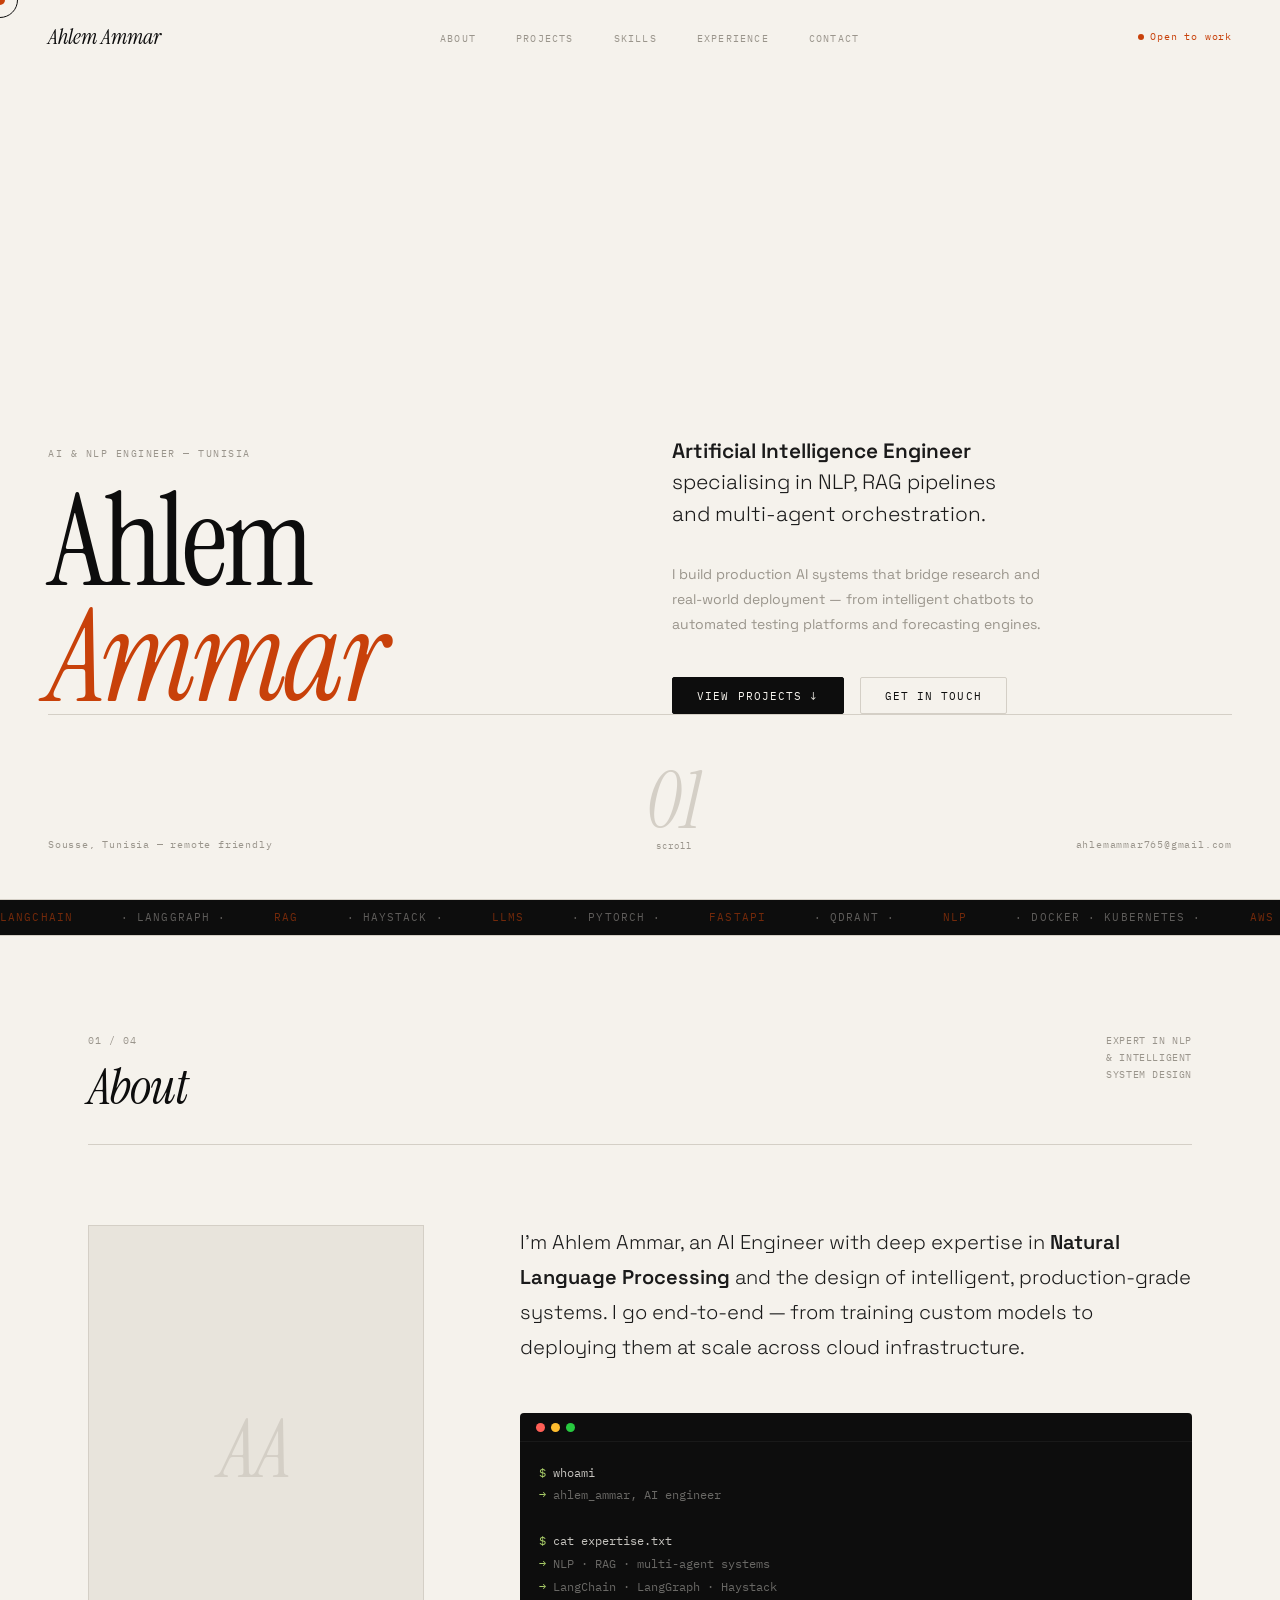
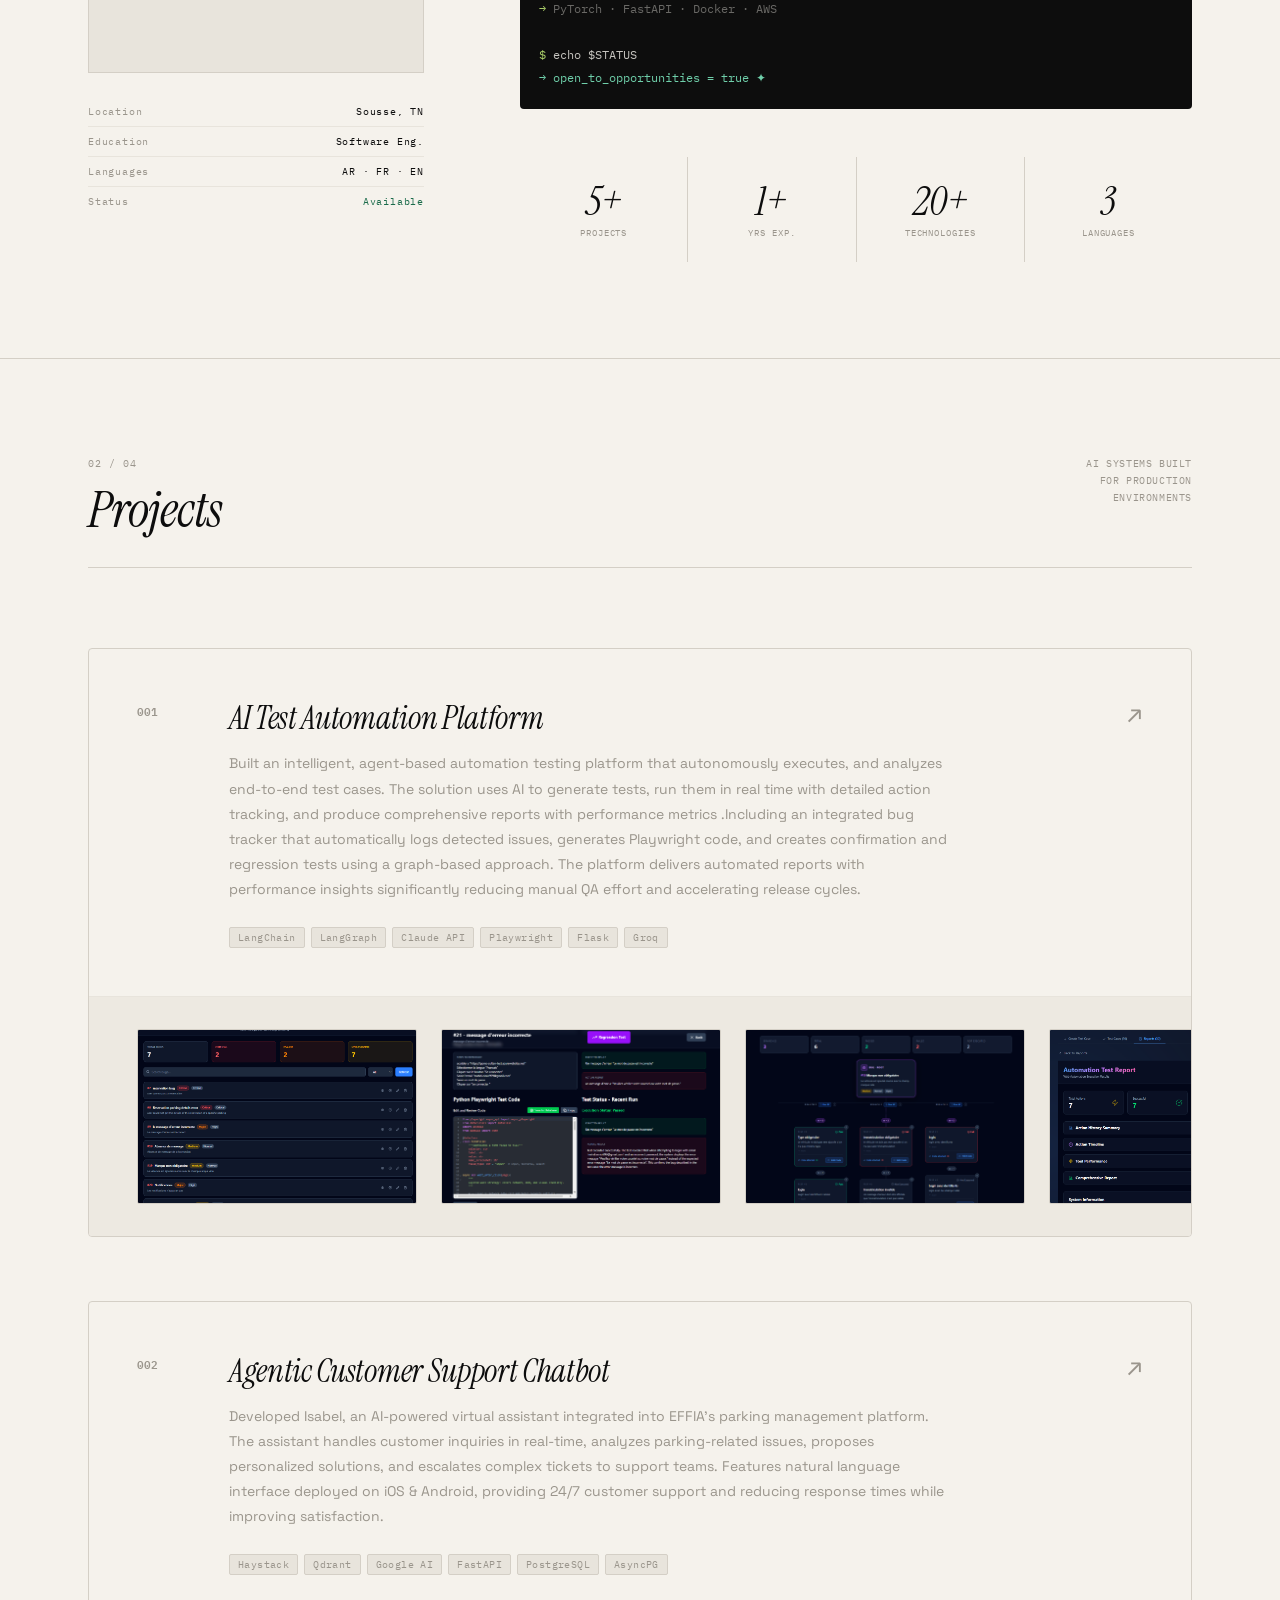
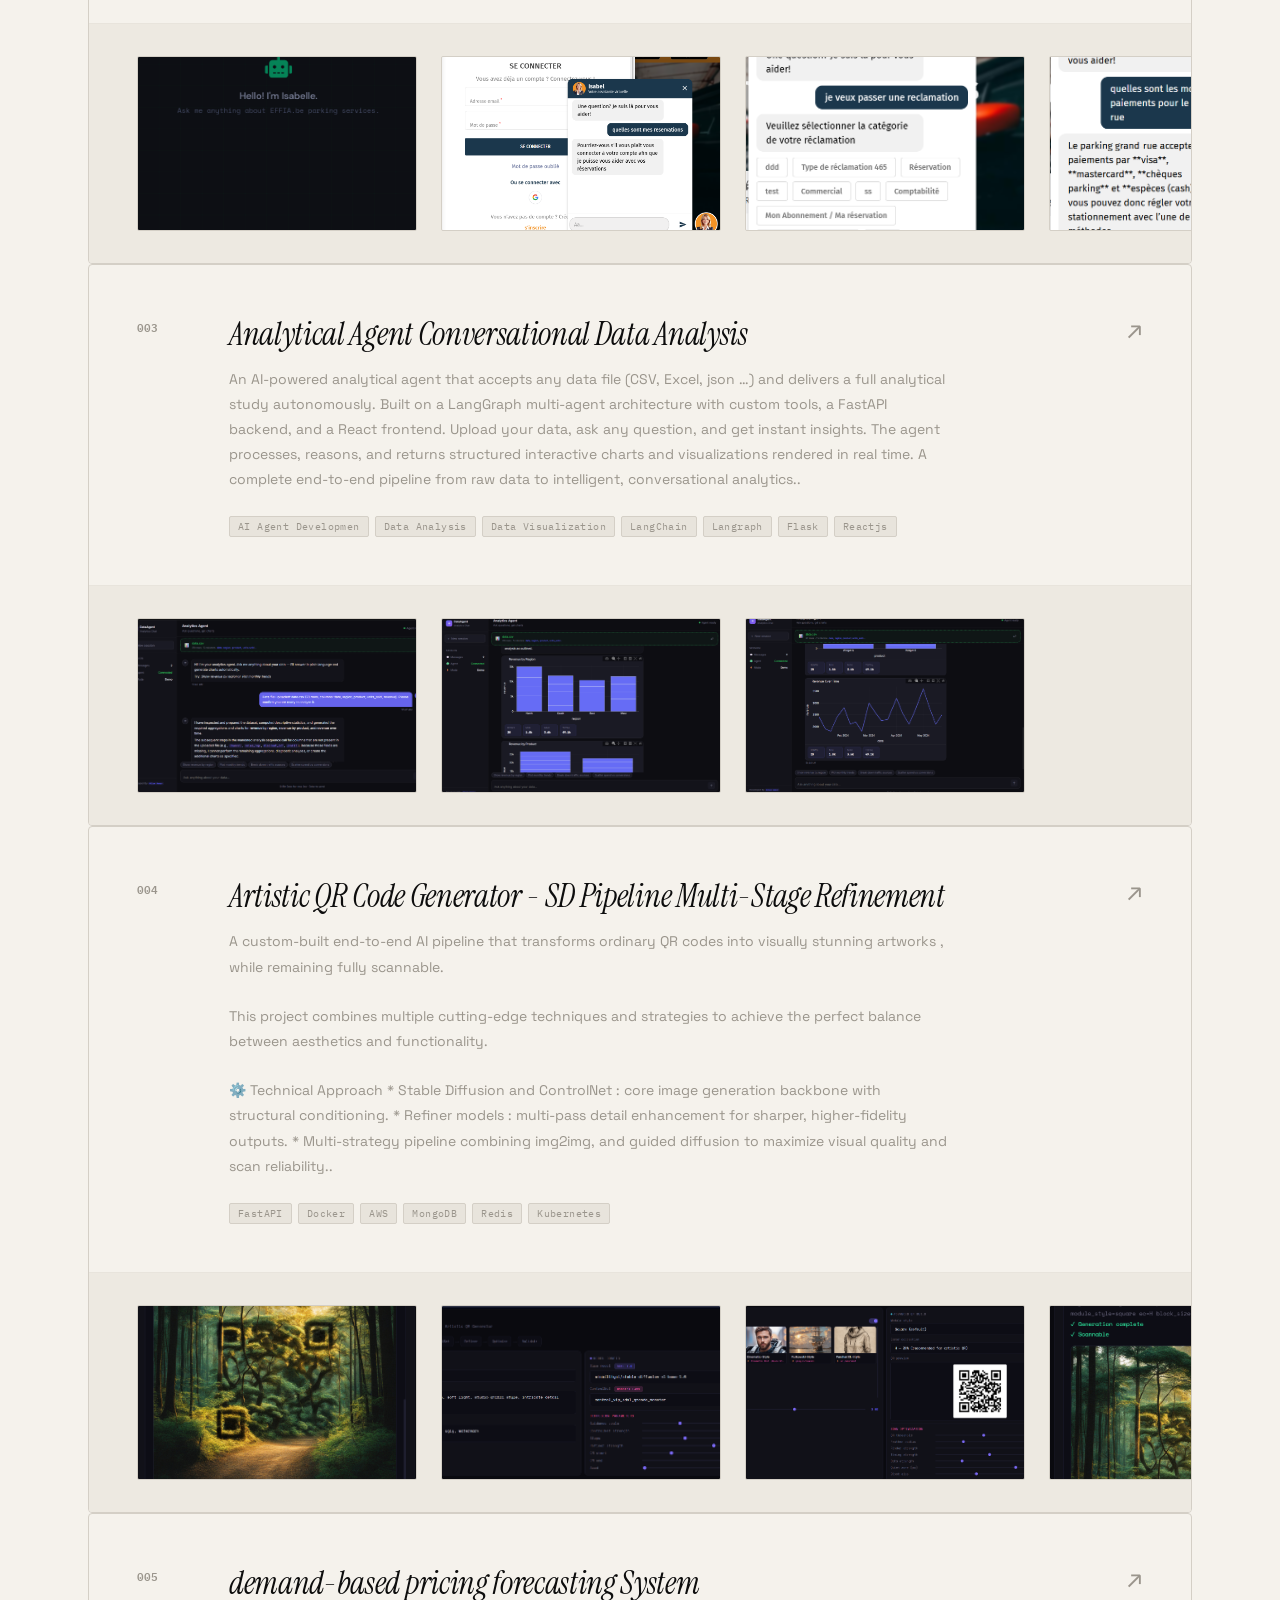
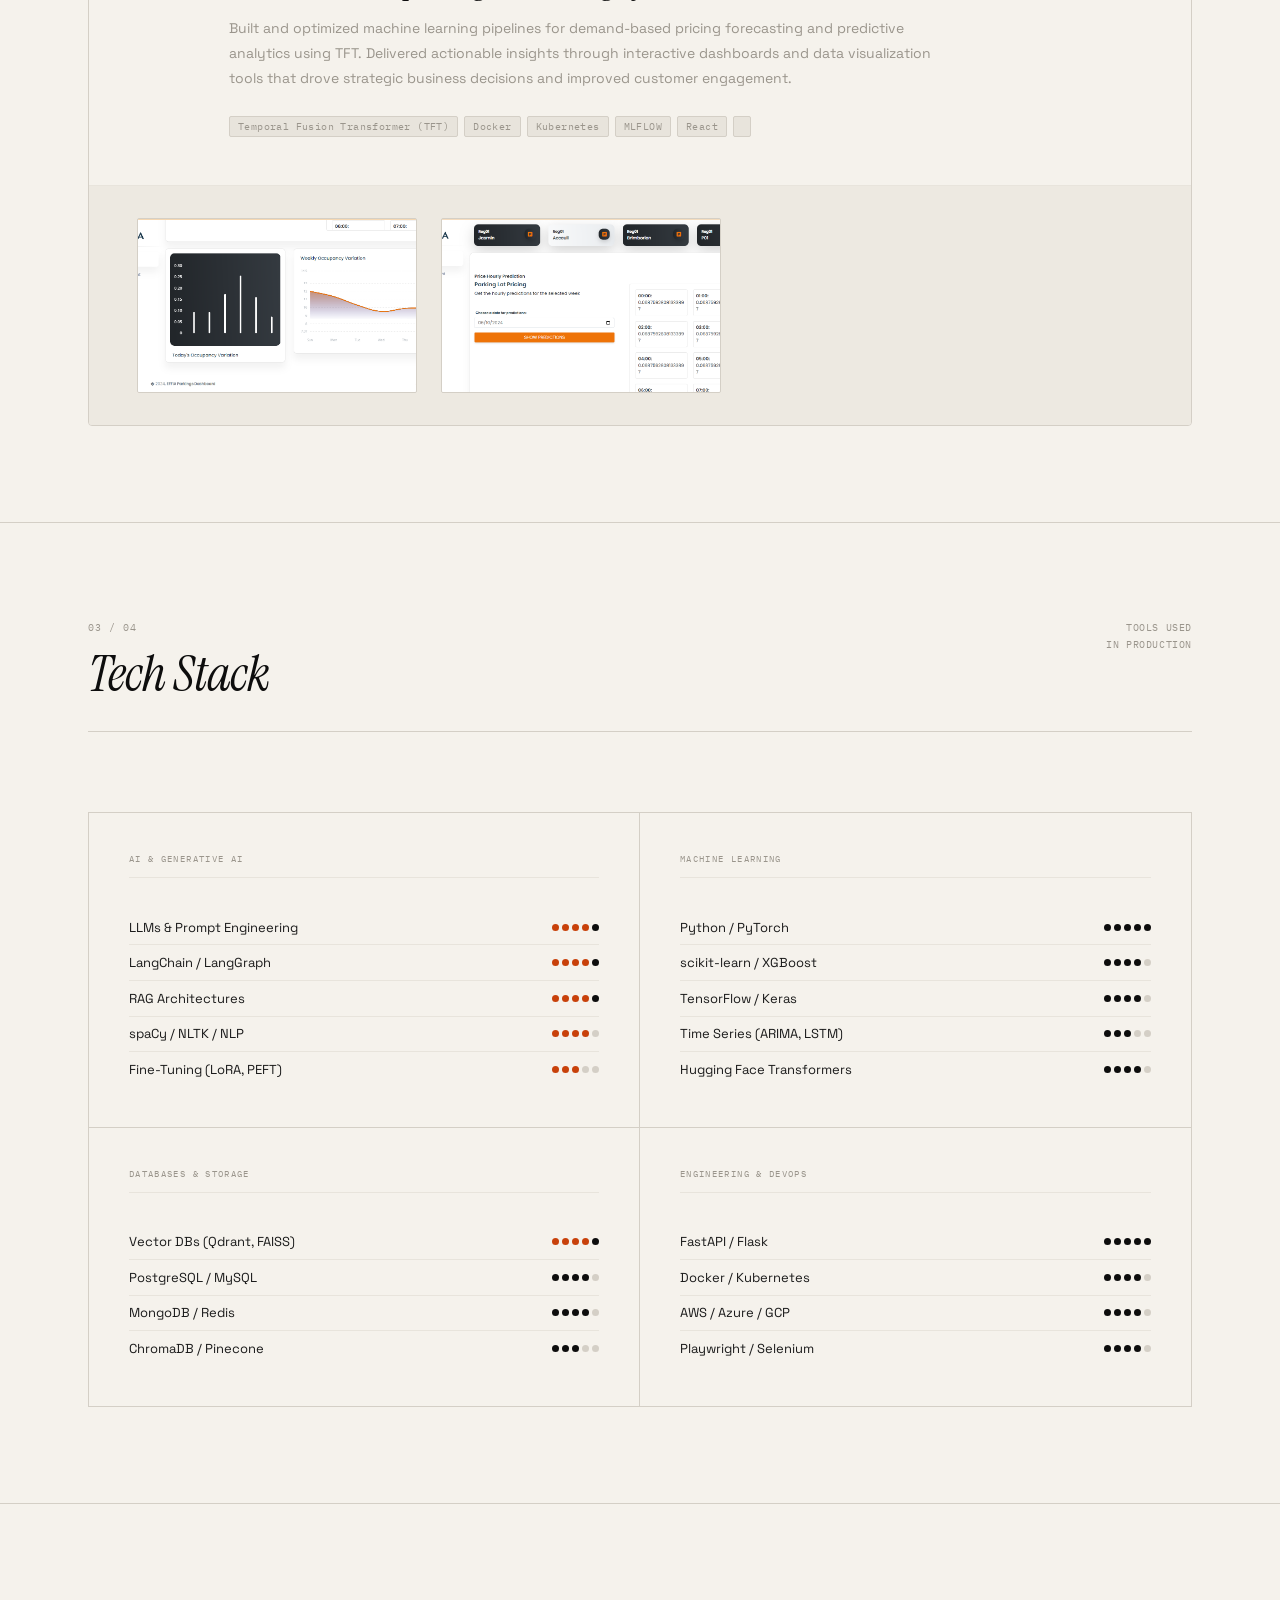
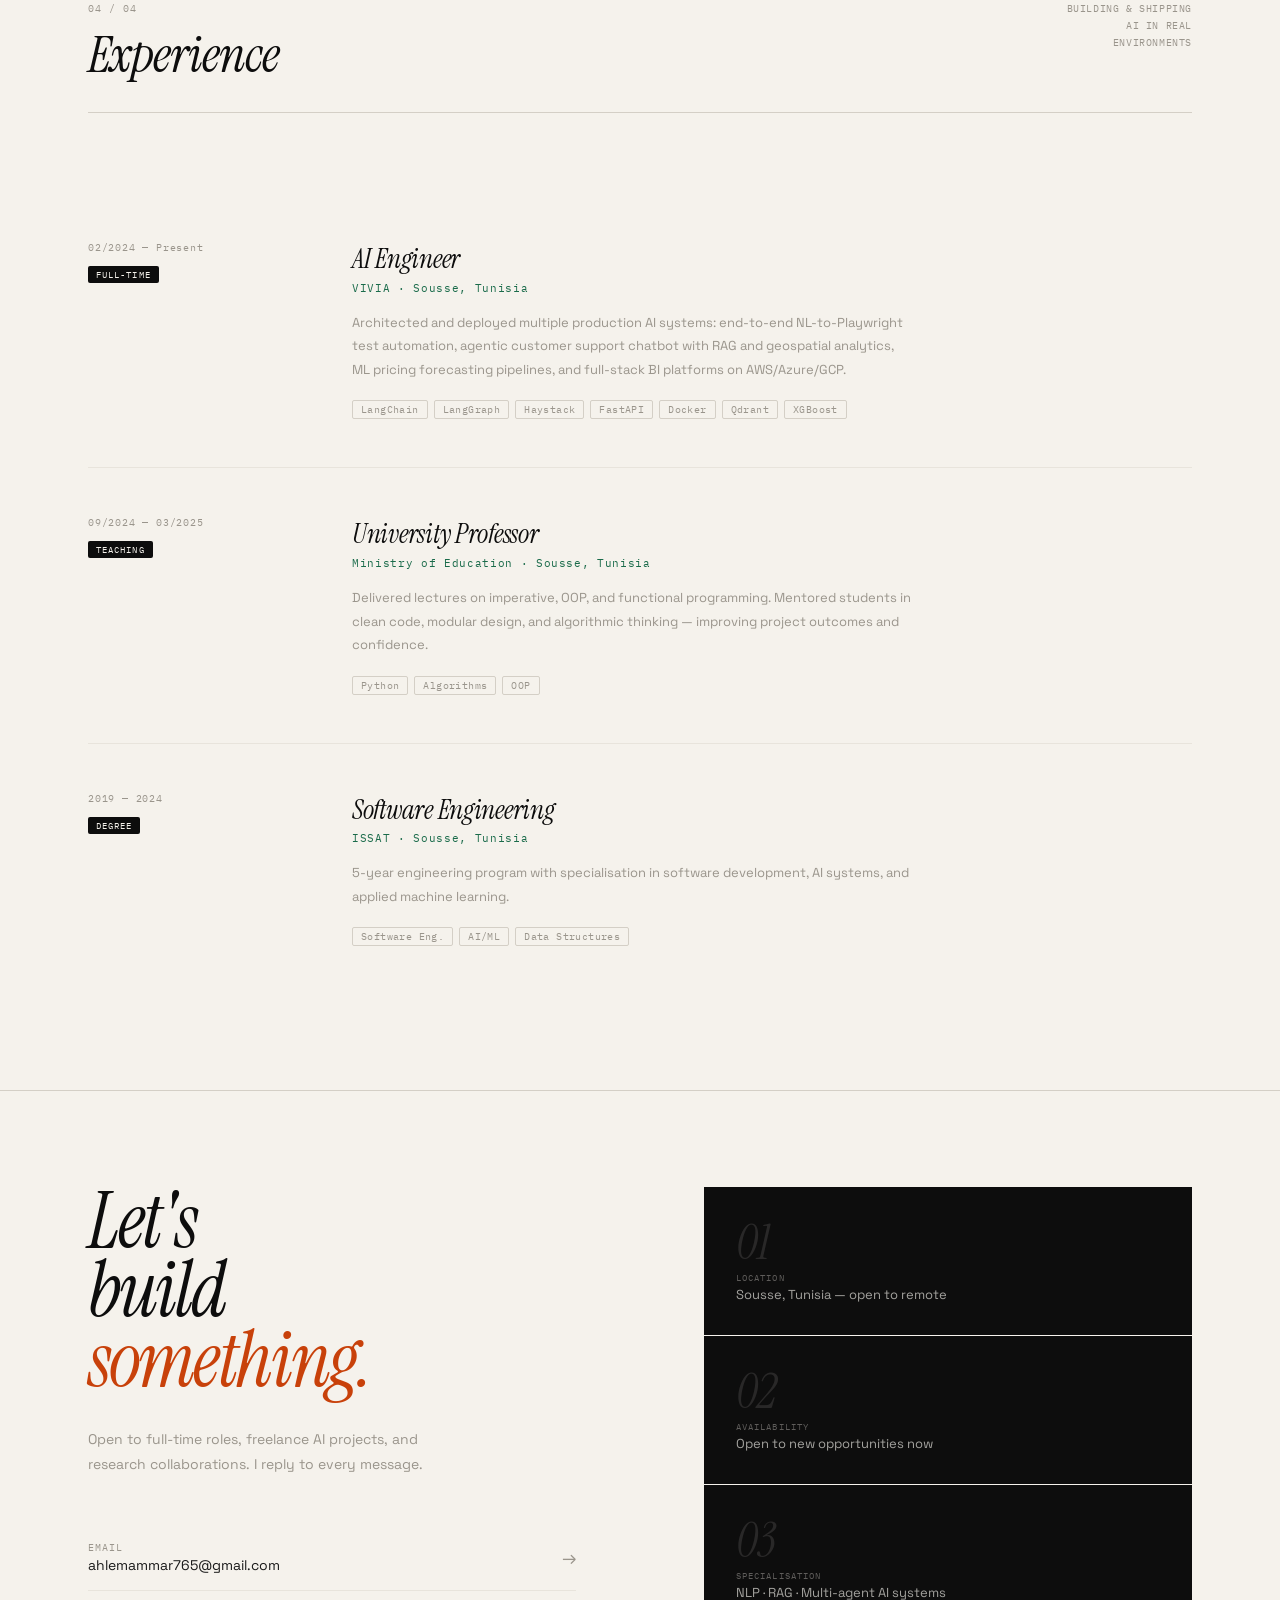
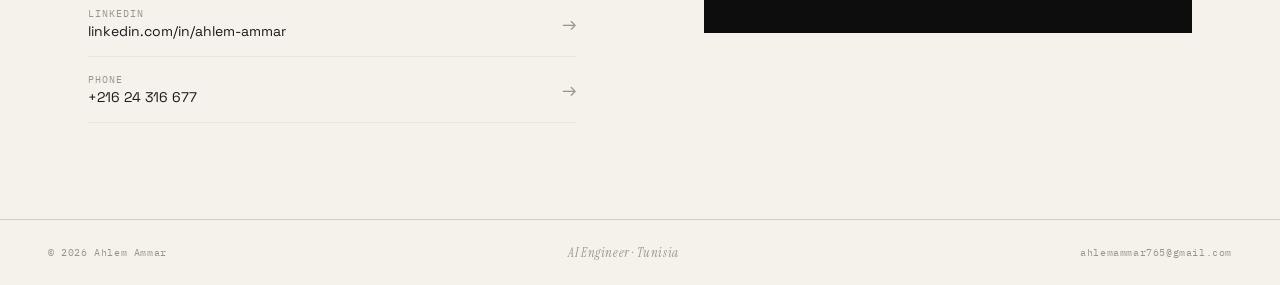
==== index.html @ ec14741f "portfolio" ====
<!DOCTYPE html>
<html lang="en">
<head>
<meta charset="UTF-8">
<meta name="viewport" content="width=device-width, initial-scale=1.0">
<title>Ahlem Ammar — AI Engineer</title>
<link rel="preconnect" href="https://fonts.googleapis.com">
<link href="https://fonts.googleapis.com/css2?family=Space+Grotesk:wght@300;400;500;600;700&family=Instrument+Serif:ital@0;1&family=IBM+Plex+Mono:wght@300;400;500;600&display=swap" rel="stylesheet">
<style>
*,*::before,*::after{box-sizing:border-box;margin:0;padding:0}
:root{
  --ink:#0d0d0d;
  --paper:#f5f2ec;
  --bone:#ede9e1;
  --line:#d4cfc6;
  --faint:#e8e4dc;
  --muted:#9a958c;
  --strong:#1a1a1a;
  --accent:#c8410a;
  --accent2:#1a6b4a;
  --mono:'IBM Plex Mono',monospace;
  --serif:'Instrument Serif',serif;
  --sans:'Space Grotesk',sans-serif;
}
html{scroll-behavior:smooth}
body{background:var(--paper);color:var(--ink);font-family:var(--sans);overflow-x:hidden;cursor:none}
.cursor{position:fixed;width:10px;height:10px;background:var(--accent);border-radius:50%;pointer-events:none;z-index:9999;transform:translate(-50%,-50%);transition:width .15s,height .15s}
.cursor-ring{position:fixed;width:36px;height:36px;border:1px solid var(--ink);border-radius:50%;pointer-events:none;z-index:9998;transform:translate(-50%,-50%)}
::-webkit-scrollbar{width:3px}
::-webkit-scrollbar-track{background:var(--paper)}
::-webkit-scrollbar-thumb{background:var(--ink)}

nav{
  position:fixed;top:0;left:0;right:0;z-index:100;
  display:flex;align-items:center;justify-content:space-between;
  padding:1.4rem 3rem;
}
.nav-mark{font-family:var(--serif);font-size:22px;font-style:italic;color:var(--ink);text-decoration:none}
.nav-links{display:flex;gap:2.5rem;list-style:none}
.nav-links a{font-family:var(--mono);font-size:10px;color:var(--muted);text-decoration:none;letter-spacing:.12em;text-transform:uppercase;transition:color .2s}
.nav-links a:hover{color:var(--ink)}
.nav-dot{display:flex;align-items:center;gap:6px;font-family:var(--mono);font-size:10px;color:var(--accent);letter-spacing:.08em}
.nav-dot::before{content:'';width:6px;height:6px;border-radius:50%;background:var(--accent);animation:blink 1.8s ease-in-out infinite}
@keyframes blink{0%,100%{opacity:1}50%{opacity:.2}}

#hero{
  min-height:100vh;display:grid;
  grid-template-rows:1fr auto;
  padding:8rem 3rem 3rem;
  border-bottom:1px solid var(--line);
}
.hero-top{display:grid;grid-template-columns:1fr 1fr;gap:4rem;align-items:end}
.hero-label{font-family:var(--mono);font-size:10px;color:var(--muted);letter-spacing:.15em;text-transform:uppercase;margin-bottom:1.5rem}
.hero-name{font-family:var(--serif);font-size:clamp(4rem,10vw,9rem);line-height:.9;letter-spacing:-.03em;font-weight:400}
.hero-name em{font-style:italic;color:var(--accent)}
.hero-role{font-size:clamp(1rem,2vw,1.3rem);line-height:1.5;color:var(--strong);margin-bottom:2rem;font-weight:300}
.hero-role strong{font-weight:600}
.hero-desc{font-size:14px;color:var(--muted);line-height:1.8;max-width:380px;margin-bottom:2.5rem}
.hero-cta{display:flex;gap:1rem;flex-wrap:wrap}
.btn{font-family:var(--mono);font-size:11px;letter-spacing:.1em;text-transform:uppercase;padding:.65rem 1.5rem;border-radius:2px;cursor:pointer;text-decoration:none;transition:all .2s;display:inline-flex;align-items:center;gap:8px}
.btn-fill{background:var(--ink);color:var(--paper);border:1px solid var(--ink)}
.btn-fill:hover{background:var(--accent);border-color:var(--accent)}
.btn-line{background:transparent;color:var(--ink);border:1px solid var(--line)}
.btn-line:hover{border-color:var(--ink)}
.hero-bottom{display:flex;justify-content:space-between;align-items:flex-end;padding-top:3rem;border-top:1px solid var(--line);font-family:var(--mono);font-size:10px;color:var(--muted);letter-spacing:.08em}
.hero-count{font-family:var(--serif);font-size:clamp(3rem,6vw,5rem);font-style:italic;color:var(--line);font-weight:400;line-height:1}

.marquee-wrap{overflow:hidden;border-bottom:1px solid var(--line);padding:.65rem 0;background:var(--ink)}
.marquee-track{display:flex;gap:3rem;width:max-content;animation:scroll 22s linear infinite;font-family:var(--mono);font-size:11px;color:rgba(245,242,236,.35);letter-spacing:.1em;text-transform:uppercase}
@keyframes scroll{0%{transform:translateX(0)}100%{transform:translateX(-50%)}}
.marquee-track span{color:rgba(200,65,10,.55)}

section{border-bottom:1px solid var(--line)}
.sec{max-width:1200px;margin:0 auto;padding:6rem 3rem}
.sec-head{display:flex;justify-content:space-between;align-items:baseline;margin-bottom:5rem;padding-bottom:1.5rem;border-bottom:1px solid var(--line)}
.sec-num{font-family:var(--mono);font-size:10px;color:var(--muted);letter-spacing:.1em;margin-bottom:.4rem}
.sec-title{font-family:var(--serif);font-size:clamp(2.2rem,4vw,3.5rem);font-style:italic;font-weight:400;letter-spacing:-.02em}
.sec-aside{font-family:var(--mono);font-size:10px;color:var(--muted);text-align:right;max-width:180px;line-height:1.7;letter-spacing:.06em;text-transform:uppercase}

.about-grid{display:grid;grid-template-columns:1fr 2fr;gap:6rem}
.photo-box{width:100%;aspect-ratio:3/4;background:var(--faint);border:1px solid var(--line);display:flex;align-items:center;justify-content:center;margin-bottom:1.5rem;position:relative;overflow:hidden}
.photo-box::after{content:'AA';font-family:var(--serif);font-style:italic;font-size:5rem;color:var(--line);position:absolute}
.meta div{font-family:var(--mono);font-size:10px;color:var(--muted);letter-spacing:.08em;padding:.5rem 0;border-bottom:1px solid var(--faint)}
.meta div:last-child{border:none}
.meta span{color:var(--ink);float:right}
.bio{font-size:clamp(1rem,1.8vw,1.25rem);line-height:1.75;color:var(--strong);font-weight:300;margin-bottom:3rem}
.bio strong{font-weight:600}
.terminal{background:var(--ink);border-radius:4px;overflow:hidden;margin-bottom:3rem}
.t-bar{display:flex;align-items:center;gap:6px;padding:.6rem 1rem;border-bottom:1px solid rgba(255,255,255,.05)}
.d{width:9px;height:9px;border-radius:50%}
.dr{background:#ff5f56}.dy{background:#ffbd2e}.dg{background:#27c93f}
.t-body{padding:1.2rem;font-family:var(--mono);font-size:12px;line-height:1.9;color:rgba(245,242,236,.4)}
.tc{color:#a8cc68}.tv{color:rgba(245,242,236,.8)}.tk{color:#6fcfaa}
.stats-row{display:grid;grid-template-columns:repeat(4,1fr);gap:1px;background:var(--line)}
.stat{background:var(--paper);padding:1.5rem 1rem;text-align:center}
.stat-n{font-family:var(--serif);font-size:2.5rem;font-style:italic;color:var(--ink);line-height:1}
.stat-l{font-family:var(--mono);font-size:9px;color:var(--muted);letter-spacing:.1em;text-transform:uppercase;margin-top:.4rem}

/* New Projects Cards Layout */
.projects-grid{display:grid;grid-template-columns:1fr;gap:4rem}
.proj-card{background:var(--paper);border:1px solid var(--line);border-radius:4px;overflow:hidden;display:flex;flex-direction:column;transition:transform .3s ease,box-shadow .3s ease}
.proj-card:hover{transform:translateY(-4px);box-shadow:0 12px 30px rgba(13,13,13,0.04)}
.proj-card-content{padding:3rem;display:grid;grid-template-columns:60px 1fr 40px;gap:2rem;align-items:start;border-bottom:1px solid var(--faint)}
.p-num{font-family:var(--mono);font-size:11px;color:var(--muted);font-weight:600;padding-top:4px}
.p-title{font-family:var(--serif);font-size:2rem;font-style:italic;margin-bottom:.75rem;letter-spacing:-.01em}
.p-desc{font-size:14px;color:var(--muted);line-height:1.8;max-width:720px;margin-bottom:1.5rem}
.tags{display:flex;flex-wrap:wrap;gap:6px}
.tag{font-family:var(--mono);font-size:10px;background:var(--faint);color:var(--muted);padding:3px 8px;border-radius:2px;border:1px solid var(--line);letter-spacing:.04em}
.p-arrow{color:var(--muted);font-size:1.6rem;text-align:right;transition:transform .25s,color .25s}
.proj-card:hover .p-arrow{color:var(--accent);transform:translate(3px,-3px)}

/* Multi-Images Section Inside Card */
.proj-gallery{background:var(--bone);padding:2rem 3rem;display:flex;gap:1.5rem;overflow-x:auto;scrollbar-width:none}
.proj-gallery::-webkit-scrollbar{display:none}
.gallery-img{flex:0 0 280px;aspect-ratio:16/10;background:var(--faint);border:1px solid var(--line);border-radius:2px;position:relative;overflow:hidden;display:flex;align-items:center;justify-content:center}
.gallery-img::before{content:'[ Preview Layer ]';font-family:var(--mono);font-size:10px;color:var(--muted);letter-spacing:.05em}

/* If you drop actual images into the structure later */
.gallery-img img{width:100%;height:100%;object-fit:cover;position:absolute;top:0;left:0}

.skills-cols{display:grid;grid-template-columns:1fr 1fr;gap:0;border:1px solid var(--line)}
.s-col{padding:2.5rem;border-right:1px solid var(--line)}
.s-col:nth-child(2n){border-right:none}
.s-col:nth-child(3),.s-col:nth-child(4){border-top:1px solid var(--line)}
.s-col-t{font-family:var(--mono);font-size:9px;letter-spacing:.15em;text-transform:uppercase;color:var(--muted);margin-bottom:2rem;padding-bottom:.8rem;border-bottom:1px solid var(--faint)}
.s-item{display:flex;justify-content:space-between;align-items:center;padding:.55rem 0;border-bottom:1px solid var(--faint)}
.s-item:last-child{border:none}
.s-name{font-size:13px;color:var(--strong)}
.dots{display:flex;gap:3px}
.dot{width:7px;height:7px;border-radius:50%;background:var(--line)}
.dot.on{background:var(--ink)}
.dot.ac{background:var(--accent)}

.exp-item{display:grid;grid-template-columns:200px 1fr;gap:4rem;padding:3rem 0;border-bottom:1px solid var(--faint)}
.exp-item:last-child{border:none}
.e-date{font-family:var(--mono);font-size:10px;color:var(--muted);letter-spacing:.08em;margin-bottom:.5rem}
.e-badge{font-family:var(--mono);font-size:9px;letter-spacing:.12em;text-transform:uppercase;color:var(--paper);background:var(--ink);padding:3px 8px;border-radius:2px;display:inline-block}
.e-title{font-family:var(--serif);font-size:1.7rem;font-style:italic;margin-bottom:.3rem;letter-spacing:-.01em}
.e-org{font-family:var(--mono);font-size:11px;color:var(--accent2);letter-spacing:.06em;margin-bottom:1rem}
.e-desc{font-size:13px;color:var(--muted);line-height:1.8;max-width:560px;margin-bottom:1.2rem}
.stags{display:flex;flex-wrap:wrap;gap:6px}
.stag{font-family:var(--mono);font-size:10px;border:1px solid var(--line);color:var(--muted);padding:2px 8px;border-radius:2px;letter-spacing:.04em}

.contact-grid{display:grid;grid-template-columns:1fr 1fr;gap:8rem;align-items:start}
.c-heading{font-family:var(--serif);font-size:clamp(3rem,6vw,5.5rem);font-style:italic;font-weight:400;line-height:.9;letter-spacing:-.03em;margin-bottom:2rem}
.c-heading em{color:var(--accent)}
.c-note{font-size:14px;color:var(--muted);line-height:1.8;margin-bottom:3rem;max-width:380px}
.c-link{display:flex;align-items:center;justify-content:space-between;padding:1rem 0;border-bottom:1px solid var(--faint);text-decoration:none;color:var(--ink);transition:padding-left .2s}
.c-link:hover{padding-left:1rem;border-color:var(--line)}
.c-link:hover .c-arr{color:var(--accent)}
.c-lbl{font-family:var(--mono);font-size:10px;color:var(--muted);letter-spacing:.1em;text-transform:uppercase;margin-bottom:2px}
.c-val{font-size:14px;color:var(--strong)}
.c-arr{color:var(--muted);transition:color .2s;font-size:18px}
.c-aside{padding-top:0}
.ca{padding:2rem;background:var(--ink);margin-bottom:1px}
.ca-n{font-family:var(--serif);font-style:italic;font-size:3rem;color:rgba(245,242,236,.12);line-height:1}
.ca-l{font-family:var(--mono);font-size:9px;color:rgba(245,242,236,.35);letter-spacing:.12em;text-transform:uppercase;margin-top:.3rem}
.ca-v{font-size:13px;color:rgba(245,242,236,.65);margin-top:.2rem}

footer{padding:1.5rem 3rem;display:flex;justify-content:space-between;align-items:center;font-family:var(--mono);font-size:10px;color:var(--muted);letter-spacing:.06em}

.fade{opacity:0;transform:translateY(20px);transition:opacity .8s ease,transform .8s ease}
.fade.in{opacity:1;transform:none}
.d1{transition-delay:.1s}.d2{transition-delay:.2s}.d3{transition-delay:.3s}

@media(max-width:900px){
  nav{padding:1rem 1.5rem}
  .nav-links{display:none}
  #hero,.sec{padding-left:1.5rem;padding-right:1.5rem}
  #hero{padding-top:7rem;padding-bottom:2rem}
  .hero-top{grid-template-columns:1fr}
  .about-grid{grid-template-columns:1fr}
  .skills-cols{grid-template-columns:1fr}
  .s-col{border-right:none;border-bottom:1px solid var(--line)}
  .exp-item{grid-template-columns:1fr;gap:1rem}
  .contact-grid{grid-template-columns:1fr;gap:3rem}
  .hero-bottom{flex-direction:column;gap:1rem}
  footer{flex-direction:column;gap:.5rem;text-align:center}
  .proj-card-content{grid-template-columns:1fr 40px;padding:2rem}
  .p-num{grid-column:span 2}
  .proj-gallery{padding:1.5rem}
}
.lightbox-overlay{display:none;position:fixed;inset:0;background:rgba(0,0,0,0.88);z-index:99999;align-items:center;justify-content:center;padding:2rem;cursor:zoom-out}
.lightbox-overlay.active{display:flex}
.lightbox-inner{position:relative;max-width:90vw;max-height:88vh;display:flex;align-items:center;gap:1rem}
.lightbox-img-wrap{max-width:80vw;max-height:80vh;overflow:hidden;border-radius:6px}
.lightbox-img-wrap img{max-width:100%;max-height:80vh;object-fit:contain;display:block}
.lb-close:hover{color:#fff}
.lb-nav{background:none;border:none;color:rgba(255,255,255,.45);font-size:2.2rem;cursor:pointer;padding:.5rem;flex-shrink:0}
.lb-nav:hover{color:#fff}
.lb-counter{position:fixed;bottom:1.5rem;left:50%;transform:translateX(-50%);font-family:monospace;font-size:11px;color:rgba(255,255,255,.4);letter-spacing:.1em}
.lb-close{position:fixed;top:1.4rem;right:1.6rem;color:rgba(255,255,255,.55);font-size:28px;cursor:pointer;background:none;border:none;z-index:100000;line-height:1}
</style>
</head>
<body>

<div class="cursor" id="cur"></div>
<div class="cursor-ring" id="ring"></div>

<nav>
  <a class="nav-mark" href="#">Ahlem Ammar</a>
  <ul class="nav-links">
    <li><a href="#about">About</a></li>
    <li><a href="#projects">Projects</a></li>
    <li><a href="#skills">Skills</a></li>
    <li><a href="#experience">Experience</a></li>
    <li><a href="#contact">Contact</a></li>
  </ul>
  <div class="nav-dot">Open to work</div>
</nav>

<section id="hero">
  <div class="hero-top">
    <div>
      <div class="hero-label">AI &amp; NLP Engineer — Tunisia</div>
      <h1 class="hero-name">Ahlem<br><em>Ammar</em></h1>
    </div>
    <div class="fade">
      <div class="hero-role"><strong>Artificial Intelligence Engineer</strong><br>specialising in NLP, RAG pipelines<br>and multi-agent orchestration.</div>
      <p class="hero-desc">I build production AI systems that bridge research and real-world deployment — from intelligent chatbots to automated testing platforms and forecasting engines.</p>
      <div class="hero-cta">
        <a class="btn btn-fill" href="#projects">View projects ↓</a>
        <a class="btn btn-line" href="#contact">Get in touch</a>
      </div>
    </div>
  </div>
  <div class="hero-bottom">
    <span>Sousse, Tunisia — remote friendly</span>
    <div style="text-align:center"><div class="hero-count">01</div><div style="font-size:9px;letter-spacing:.12em;font-family:var(--mono)">scroll</div></div>
    <span>ahlemammar765@gmail.com</span>
  </div>
</section>

<div class="marquee-wrap">
  <div class="marquee-track">
    <span>LangChain</span> · LangGraph · <span>RAG</span> · Haystack · <span>LLMs</span> · PyTorch · <span>FastAPI</span> · Qdrant · <span>NLP</span> · Docker · Kubernetes · <span>AWS</span> · XGBoost · <span>LangChain</span> · LangGraph · <span>RAG</span> · Haystack · <span>LLMs</span> · PyTorch · <span>FastAPI</span> · Qdrant · <span>NLP</span> · Docker · Kubernetes · <span>AWS</span> · XGBoost ·
  </div>
</div>

<section id="about">
  <div class="sec">
    <div class="sec-head fade">
      <div><div class="sec-num">01 / 04</div><h2 class="sec-title">About</h2></div>
      <div class="sec-aside">Expert in NLP<br>&amp; intelligent<br>system design</div>
    </div>
    <div class="about-grid">
      <div class="fade d1">
        <div class="photo-box"></div>
        <div class="meta">
          <div>Location <span>Sousse, TN</span></div>
          <div>Education <span>Software Eng.</span></div>
          <div>Languages <span>AR · FR · EN</span></div>
          <div>Status <span style="color:var(--accent2)">Available</span></div>
        </div>
      </div>
      <div class="fade d2">
        <p class="bio">I'm Ahlem Ammar, an AI Engineer with deep expertise in <strong>Natural Language Processing</strong> and the design of intelligent, production-grade systems. I go end-to-end — from training custom models to deploying them at scale across cloud infrastructure.</p>
        <div class="terminal">
          <div class="t-bar"><span class="d dr"></span><span class="d dy"></span><span class="d dg"></span></div>
          <div class="t-body">
            <div><span class="tc">$ </span><span class="tv">whoami</span></div>
            <div><span class="tc">→ </span>ahlem_ammar, AI engineer</div>
            <br>
            <div><span class="tc">$ </span><span class="tv">cat expertise.txt</span></div>
            <div><span class="tc">→ </span>NLP · RAG · multi-agent systems</div>
            <div><span class="tc">→ </span>LangChain · LangGraph · Haystack</div>
            <div><span class="tc">→ </span>PyTorch · FastAPI · Docker · AWS</div>
            <br>
            <div><span class="tc">$ </span><span class="tv">echo $STATUS</span></div>
            <div><span class="tk">→ open_to_opportunities = true ✦</span></div>
          </div>
        </div>
        <div class="stats-row">
          <div class="stat"><div class="stat-n">5+</div><div class="stat-l">Projects</div></div>
          <div class="stat"><div class="stat-n">1+</div><div class="stat-l">Yrs Exp.</div></div>
          <div class="stat"><div class="stat-n">20+</div><div class="stat-l">Technologies</div></div>
          <div class="stat"><div class="stat-n">3</div><div class="stat-l">Languages</div></div>
        </div>
      </div>
    </div>
  </div>
</section>

<section id="projects">
  <div class="sec">
    <div class="sec-head fade">
      <div><div class="sec-num">02 / 04</div><h2 class="sec-title">Projects</h2></div>
      <div class="sec-aside">AI systems built<br>for production<br>environments</div>
    </div>

    <div class="projects-grid">
      
      <!-- Project 1 -->
      <div class="proj-card fade">
        <div class="proj-card-content">
          <div class="p-num">001</div>
          <div>
            <div class="p-title">AI Test Automation Platform</div>
            <p class="p-desc">Built an intelligent, agent-based automation testing platform that autonomously executes, and analyzes end-to-end test cases. The solution uses AI to generate tests, run them in real time with detailed action tracking, and produce comprehensive reports with performance metrics .Including an integrated bug tracker that automatically logs detected issues, generates Playwright code, and creates confirmation and regression tests using a graph-based approach. The platform delivers automated reports with performance insights significantly reducing manual QA effort and accelerating release cycles.</p>
            <div class="tags"><span class="tag">LangChain</span><span class="tag">LangGraph</span><span class="tag">Claude API</span><span class="tag">Playwright</span><span class="tag">Flask</span><span class="tag">Groq</span></div>
          </div>
          <div class="p-arrow">↗</div>
        </div>
          <div class="proj-gallery">
          <div class="gallery-img">
            <img src="assets/bg-01.png" alt="Platform Dashboard View">
          </div>
          
          <div class="gallery-img">
            <img src="assets/bg-02.png" alt="Platform Dashboard View">
          </div>
      
          <div class="gallery-img">
            <img src="assets/bg-03.png" alt="Platform Dashboard View">
          </div>
          <div class="gallery-img">
            <img src="assets/bg-04.png" alt="Platform Dashboard View">
          </div>
          
        </div>
      </div>

      <!-- Project 2 -->
      <div class="proj-card fade d1">
        <div class="proj-card-content">
          <div class="p-num">002</div>
          <div>
            <div class="p-title">Agentic Customer Support Chatbot</div>
            <p class="p-desc">Developed Isabel, an AI-powered virtual assistant integrated into EFFIA's parking management platform. The assistant handles customer inquiries in real-time, analyzes parking-related issues, proposes personalized solutions, and escalates complex tickets to support teams. Features natural language interface deployed on iOS & Android, providing 24/7 customer support and reducing response times while improving satisfaction.</p>
            <div class="tags"><span class="tag">Haystack</span><span class="tag">Qdrant</span><span class="tag">Google AI</span><span class="tag">FastAPI</span><span class="tag">PostgreSQL</span><span class="tag">AsyncPG</span></div>
          </div>
          <div class="p-arrow">↗</div>
        </div>
        <div class="proj-gallery">
          <div class="gallery-img">
            <img src="assets/isa-01.png" alt="Platform Dashboard View">
          </div>
          
          <div class="gallery-img">
            <img src="assets/isa-02.png" alt="Platform Dashboard View">
          </div>
      
          <div class="gallery-img">
            <img src="assets/isa-03.png" alt="Platform Dashboard View">
          </div>
          <div class="gallery-img">
            <img src="assets/isa-04.png" alt="Platform Dashboard View">
          </div>
        </div>
        </div>
      </div>

      <!-- Project 3 -->
      <div class="proj-card fade d2">
        <div class="proj-card-content">
          <div class="p-num">003</div>
          <div>
            <div class="p-title">Analytical Agent Conversational Data Analysis</div>
            <p class="p-desc">
An AI-powered analytical agent that accepts any data file (CSV, Excel, json …) and delivers a full analytical study autonomously. Built on a LangGraph multi-agent architecture with custom tools, a FastAPI backend, and a React frontend. Upload your data, ask any question, and get instant insights. The agent processes, reasons, and returns structured interactive charts and visualizations rendered in real time. A complete end-to-end pipeline from raw data to intelligent, conversational analytics..</p>
            <div class="tags"><span class="tag">AI Agent Developmen</span><span class="tag">Data Analysis</span><span class="tag">Data Visualization</span><span class="tag">LangChain</span><span class="tag">Langraph</span><span class="tag">Flask</span><span class="tag">Reactjs</span></div>
          </div>
          <div class="p-arrow">↗</div>
        </div>
        <div class="proj-gallery">
          <div class="gallery-img">
            <img src="assets/AnalyticalAgent_01.png" alt="Platform Dashboard View">
          </div>
     
          <div class="gallery-img">
            <img src="assets/AnalyticalAgent_02.png" alt="Platform Dashboard View">
          </div>
          <div class="gallery-img">
            <img src="assets/AnalyticalAgent_03.png" alt="Platform Dashboard View">
          </div>
         
        </div>
      </div>

      <!-- Project 4 -->
      <div class="proj-card fade d3">
        <div class="proj-card-content">
          <div class="p-num">004</div>
          <div>
            <div class="p-title">Artistic QR Code Generator - SD Pipeline Multi-Stage Refinement</div>
            <p class="p-desc">A custom-built end-to-end AI pipeline that transforms ordinary QR codes into visually stunning artworks , while remaining fully scannable.</p>
            <p class="p-desc">This project combines multiple cutting-edge techniques and strategies to achieve the perfect balance between aesthetics and functionality.</p>
            <p class="p-desc">⚙️ Technical Approach
            * Stable Diffusion and ControlNet : core image generation backbone with structural conditioning.
            * Refiner models : multi-pass detail enhancement for sharper, higher-fidelity outputs.
            * Multi-strategy pipeline combining img2img, and guided diffusion to maximize visual quality and scan reliability..</p>
            <div class="tags"><span class="tag">FastAPI</span><span class="tag">Docker</span><span class="tag">AWS</span><span class="tag">MongoDB</span><span class="tag">Redis</span><span class="tag">Kubernetes</span></div>
          </div>
          <div class="p-arrow">↗</div>
        </div>
        <div class="proj-gallery">
          <div class="gallery-img">
             <img src="assets/qr-04.png" alt="Platform Dashboard View">
          </div>
          <div class="gallery-img">
            <img src="assets/qr-01.png" alt="Platform Dashboard View">
          </div>
          <div class="gallery-img">
             <img src="assets/qr-02.png" alt="Platform Dashboard View">
          </div>
          <div class="gallery-img">
             <img src="assets/qr-03.png" alt="Platform Dashboard View">
          </div>
          
        </div>
      </div>

    <!-- Project 5 -->
    <div class="proj-card fade d4">
        <div class="proj-card-content">
          <div class="p-num">005</div>
          <div>
            <div class="p-title">demand-based pricing forecasting System</div>
            <p class="p-desc">Built and optimized machine learning pipelines for demand-based pricing forecasting and
predictive analytics using TFT. Delivered actionable insights through interactive
dashboards and data visualization tools that drove strategic
business decisions and improved customer engagement.</p>
            <div class="tags"><span class="tag">Temporal Fusion Transformer (TFT)</span><span class="tag">Docker</span><span class="tag">Kubernetes</span><span class="tag">MLFLOW</span><span class="tag">React</span><span class="tag"></span></div>
          </div>
          <div class="p-arrow">↗</div>
        </div>
        <div class="proj-gallery">
          <div class="gallery-img">
            <img src="assets/dash02 (1).PNG" alt="Platform Dashboard View">
          </div>
          <div class="gallery-img">
             <img src="assets/dash01.PNG" alt="Platform Dashboard View">
          </div>

        </div>
      </div>
    </div>
  </div>
</section>






<section id="skills">
  <div class="sec">
    <div class="sec-head fade">
      <div><div class="sec-num">03 / 04</div><h2 class="sec-title">Tech Stack</h2></div>
      <div class="sec-aside">Tools used<br>in production</div>
    </div>
    <div class="skills-cols fade">
      <div class="s-col">
        <div class="s-col-t">AI &amp; Generative AI</div>
        <div class="s-item"><span class="s-name">LLMs &amp; Prompt Engineering</span><div class="dots"><span class="dot ac"></span><span class="dot ac"></span><span class="dot ac"></span><span class="dot ac"></span><span class="dot on"></span></div></div>
        <div class="s-item"><span class="s-name">LangChain / LangGraph</span><div class="dots"><span class="dot ac"></span><span class="dot ac"></span><span class="dot ac"></span><span class="dot ac"></span><span class="dot on"></span></div></div>
        <div class="s-item"><span class="s-name">RAG Architectures</span><div class="dots"><span class="dot ac"></span><span class="dot ac"></span><span class="dot ac"></span><span class="dot ac"></span><span class="dot on"></span></div></div>
        <div class="s-item"><span class="s-name">spaCy / NLTK / NLP</span><div class="dots"><span class="dot ac"></span><span class="dot ac"></span><span class="dot ac"></span><span class="dot ac"></span><span class="dot"></span></div></div>
        <div class="s-item"><span class="s-name">Fine-Tuning (LoRA, PEFT)</span><div class="dots"><span class="dot ac"></span><span class="dot ac"></span><span class="dot ac"></span><span class="dot"></span><span class="dot"></span></div></div>
      </div>
      <div class="s-col">
        <div class="s-col-t">Machine Learning</div>
        <div class="s-item"><span class="s-name">Python / PyTorch</span><div class="dots"><span class="dot on"></span><span class="dot on"></span><span class="dot on"></span><span class="dot on"></span><span class="dot on"></span></div></div>
        <div class="s-item"><span class="s-name">scikit-learn / XGBoost</span><div class="dots"><span class="dot on"></span><span class="dot on"></span><span class="dot on"></span><span class="dot on"></span><span class="dot"></span></div></div>
        <div class="s-item"><span class="s-name">TensorFlow / Keras</span><div class="dots"><span class="dot on"></span><span class="dot on"></span><span class="dot on"></span><span class="dot on"></span><span class="dot"></span></div></div>
        <div class="s-item"><span class="s-name">Time Series (ARIMA, LSTM)</span><div class="dots"><span class="dot on"></span><span class="dot on"></span><span class="dot on"></span><span class="dot"></span><span class="dot"></span></div></div>
        <div class="s-item"><span class="s-name">Hugging Face Transformers</span><div class="dots"><span class="dot on"></span><span class="dot on"></span><span class="dot on"></span><span class="dot on"></span><span class="dot"></span></div></div>
      </div>
      <div class="s-col">
        <div class="s-col-t">Databases &amp; Storage</div>
        <div class="s-item"><span class="s-name">Vector DBs (Qdrant, FAISS)</span><div class="dots"><span class="dot ac"></span><span class="dot ac"></span><span class="dot ac"></span><span class="dot ac"></span><span class="dot on"></span></div></div>
        <div class="s-item"><span class="s-name">PostgreSQL / MySQL</span><div class="dots"><span class="dot on"></span><span class="dot on"></span><span class="dot on"></span><span class="dot on"></span><span class="dot"></span></div></div>
        <div class="s-item"><span class="s-name">MongoDB / Redis</span><div class="dots"><span class="dot on"></span><span class="dot on"></span><span class="dot on"></span><span class="dot on"></span><span class="dot"></span></div></div>
        <div class="s-item"><span class="s-name">ChromaDB / Pinecone</span><div class="dots"><span class="dot on"></span><span class="dot on"></span><span class="dot on"></span><span class="dot"></span><span class="dot"></span></div></div>
      </div>
      <div class="s-col">
        <div class="s-col-t">Engineering &amp; DevOps</div>
        <div class="s-item"><span class="s-name">FastAPI / Flask</span><div class="dots"><span class="dot on"></span><span class="dot on"></span><span class="dot on"></span><span class="dot on"></span><span class="dot on"></span></div></div>
        <div class="s-item"><span class="s-name">Docker / Kubernetes</span><div class="dots"><span class="dot on"></span><span class="dot on"></span><span class="dot on"></span><span class="dot on"></span><span class="dot"></span></div></div>
        <div class="s-item"><span class="s-name">AWS / Azure / GCP</span><div class="dots"><span class="dot on"></span><span class="dot on"></span><span class="dot on"></span><span class="dot on"></span><span class="dot"></span></div></div>
        <div class="s-item"><span class="s-name">Playwright / Selenium</span><div class="dots"><span class="dot on"></span><span class="dot on"></span><span class="dot on"></span><span class="dot on"></span><span class="dot"></span></div></div>
      </div>
    </div>
  </div>
</section>

<section id="experience">
  <div class="sec">
    <div class="sec-head fade">
      <div><div class="sec-num">04 / 04</div><h2 class="sec-title">Experience</h2></div>
      <div class="sec-aside">Building &amp; shipping<br>AI in real<br>environments</div>
    </div>
    <div>
      <div class="exp-item fade">
        <div><div class="e-date">02/2024 — Present</div><div class="e-badge">Full-time</div></div>
        <div>
          <div class="e-title">AI Engineer</div>
          <div class="e-org">VIVIA · Sousse, Tunisia</div>
          <p class="e-desc">Architected and deployed multiple production AI systems: end-to-end NL-to-Playwright test automation, agentic customer support chatbot with RAG and geospatial analytics, ML pricing forecasting pipelines, and full-stack BI platforms on AWS/Azure/GCP.</p>
          <div class="stags"><span class="stag">LangChain</span><span class="stag">LangGraph</span><span class="stag">Haystack</span><span class="stag">FastAPI</span><span class="stag">Docker</span><span class="stag">Qdrant</span><span class="stag">XGBoost</span></div>
        </div>
      </div>
      <div class="exp-item fade d1">
        <div><div class="e-date">09/2024 — 03/2025</div><div class="e-badge">Teaching</div></div>
        <div>
          <div class="e-title">University Professor</div>
          <div class="e-org">Ministry of Education · Sousse, Tunisia</div>
          <p class="e-desc">Delivered lectures on imperative, OOP, and functional programming. Mentored students in clean code, modular design, and algorithmic thinking — improving project outcomes and confidence.</p>
          <div class="stags"><span class="stag">Python</span><span class="stag">Algorithms</span><span class="stag">OOP</span></div>
        </div>
      </div>
      <div class="exp-item fade d2">
        <div><div class="e-date">2019 — 2024</div><div class="e-badge">Degree</div></div>
        <div>
          <div class="e-title">Software Engineering</div>
          <div class="e-org">ISSAT · Sousse, Tunisia</div>
          <p class="e-desc">5-year engineering program with specialisation in software development, AI systems, and applied machine learning.</p>
          <div class="stags"><span class="stag">Software Eng.</span><span class="stag">AI/ML</span><span class="stag">Data Structures</span></div>
        </div>
      </div>
    </div>
  </div>
</section>

<section id="contact">
  <div class="sec">
    <div class="contact-grid">
      <div class="fade">
        <h2 class="c-heading">Let's<br>build<br><em>something.</em></h2>
        <p class="c-note">Open to full-time roles, freelance AI projects, and research collaborations. I reply to every message.</p>
        <div>
          <a class="c-link" href="mailto:ahlemammar765@gmail.com">
            <div><div class="c-lbl">Email</div><div class="c-val">ahlemammar765@gmail.com</div></div>
            <span class="c-arr">→</span>
          </a>
          <a class="c-link" href="https://linkedin.com/in/ahlem-ammar" target="_blank">
            <div><div class="c-lbl">LinkedIn</div><div class="c-val">linkedin.com/in/ahlem-ammar</div></div>
            <span class="c-arr">→</span>
          </a>
          <a class="c-link" href="tel:+21624316677">
            <div><div class="c-lbl">Phone</div><div class="c-val">+216 24 316 677</div></div>
            <span class="c-arr">→</span>
          </a>
        </div>
      </div>
      <div class="c-aside fade d1">
        <div class="ca"><div class="ca-n">01</div><div class="ca-l">Location</div><div class="ca-v">Sousse, Tunisia — open to remote</div></div>
        <div class="ca"><div class="ca-n">02</div><div class="ca-l">Availability</div><div class="ca-v">Open to new opportunities now</div></div>
        <div class="ca"><div class="ca-n">03</div><div class="ca-l">Specialisation</div><div class="ca-v">NLP · RAG · Multi-agent AI systems</div></div>
      </div>
    </div>
  </div>
</section>

<footer>
  <span>© 2026 Ahlem Ammar</span>
  <span style="font-family:var(--serif);font-style:italic;font-size:13px">AI Engineer · Tunisia</span>
  <span>ahlemammar765@gmail.com</span>
</footer>
<div class="lightbox-overlay" id="lb">
  <button class="lb-close" id="lb-close">&times;</button>
  <button class="lb-nav" id="lb-prev">&#8249;</button>
  <div class="lightbox-img-wrap"><img id="lb-img" src="" alt=""/></div>
  <button class="lb-nav" id="lb-next">&#8250;</button>
  <div class="lb-counter" id="lb-counter"></div>
</div>
<script>
const cur=document.getElementById('cur'),ring=document.getElementById('ring');
let mx=0,my=0,rx=0,ry=0;
document.addEventListener('mousemove',e=>{mx=e.clientX;my=e.clientY;cur.style.left=mx+'px';cur.style.top=my+'px'});
(function loop(){rx+=(mx-rx)*.12;ry+=(my-ry)*.12;ring.style.left=rx+'px';ring.style.top=ry+'px';requestAnimationFrame(loop)})();
document.querySelectorAll('a,button').forEach(el=>{
  el.addEventListener('mouseenter',()=>{cur.style.width='6px';cur.style.height='6px';ring.style.width='52px';ring.style.height='52px';ring.style.borderColor='var(--accent)'});
  el.addEventListener('mouseleave',()=>{cur.style.width='10px';cur.style.height='10px';ring.style.width='36px';ring.style.height='36px';ring.style.borderColor='var(--ink)'});
});
const obs=new IntersectionObserver(e=>e.forEach(x=>{if(x.isIntersecting)x.target.classList.add('in')}),{threshold:.1});
document.querySelectorAll('.fade').forEach(el=>obs.observe(el));
document.querySelectorAll('a[href^="#"]').forEach(a=>{
  a.addEventListener('click',e=>{e.preventDefault();document.querySelector(a.getAttribute('href'))?.scrollIntoView({behavior:'smooth'})});
});
(function(){
  let imgs=[],cur=0;
  function open(gallery,idx){
    imgs=[...gallery.querySelectorAll('img')];
    cur=idx; show();
    document.getElementById('lb').classList.add('active');
    document.body.style.overflow='hidden';
  }
  function close(){
    document.getElementById('lb').classList.remove('active');
    document.body.style.overflow='';
  }
  function show(){
    document.getElementById('lb-img').src=imgs[cur].src;
    document.getElementById('lb-img').alt=imgs[cur].alt;
    document.getElementById('lb-counter').textContent=
      (cur+1)+' / '+imgs.length;
  }
  document.querySelectorAll('.proj-gallery').forEach(g=>{
    g.querySelectorAll('.gallery-img').forEach((el,i)=>{
      el.style.cursor='zoom-in';
      el.addEventListener('click',()=>open(g,i));
    });
  });
  document.getElementById('lb-close').onclick=close;
  document.getElementById('lb').addEventListener('click',function(e){
    if(e.target===this)close();
  });
  document.getElementById('lb-prev').onclick=e=>{
    e.stopPropagation();cur=(cur-1+imgs.length)%imgs.length;show();
  };
  document.getElementById('lb-next').onclick=e=>{
    e.stopPropagation();cur=(cur+1)%imgs.length;show();
  };
  document.addEventListener('keydown',e=>{
    if(!document.getElementById('lb').classList.contains('active'))return;
    if(e.key==='Escape')close();
    if(e.key==='ArrowLeft')
      {cur=(cur-1+imgs.length)%imgs.length;show();}
    if(e.key==='ArrowRight')
      {cur=(cur+1)%imgs.length;show();}
  });
})();
</script>

</body>
</html>
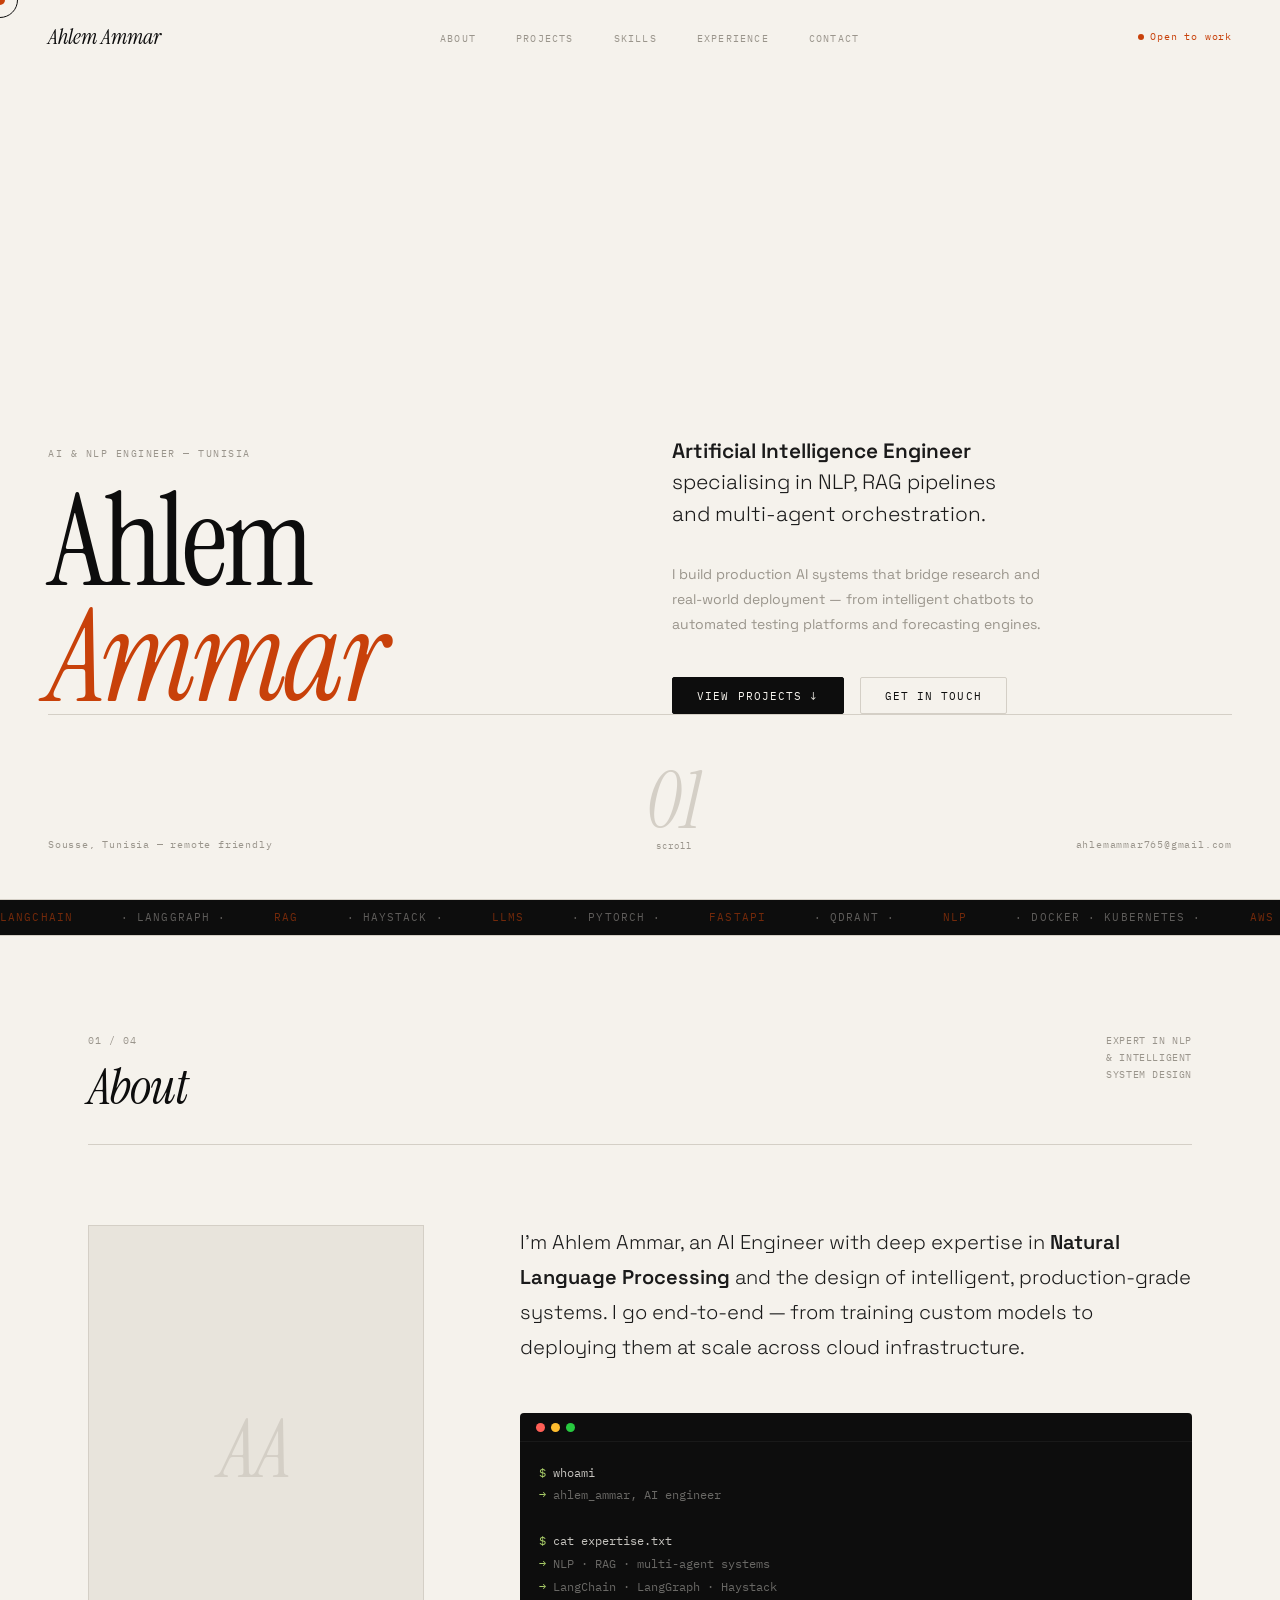
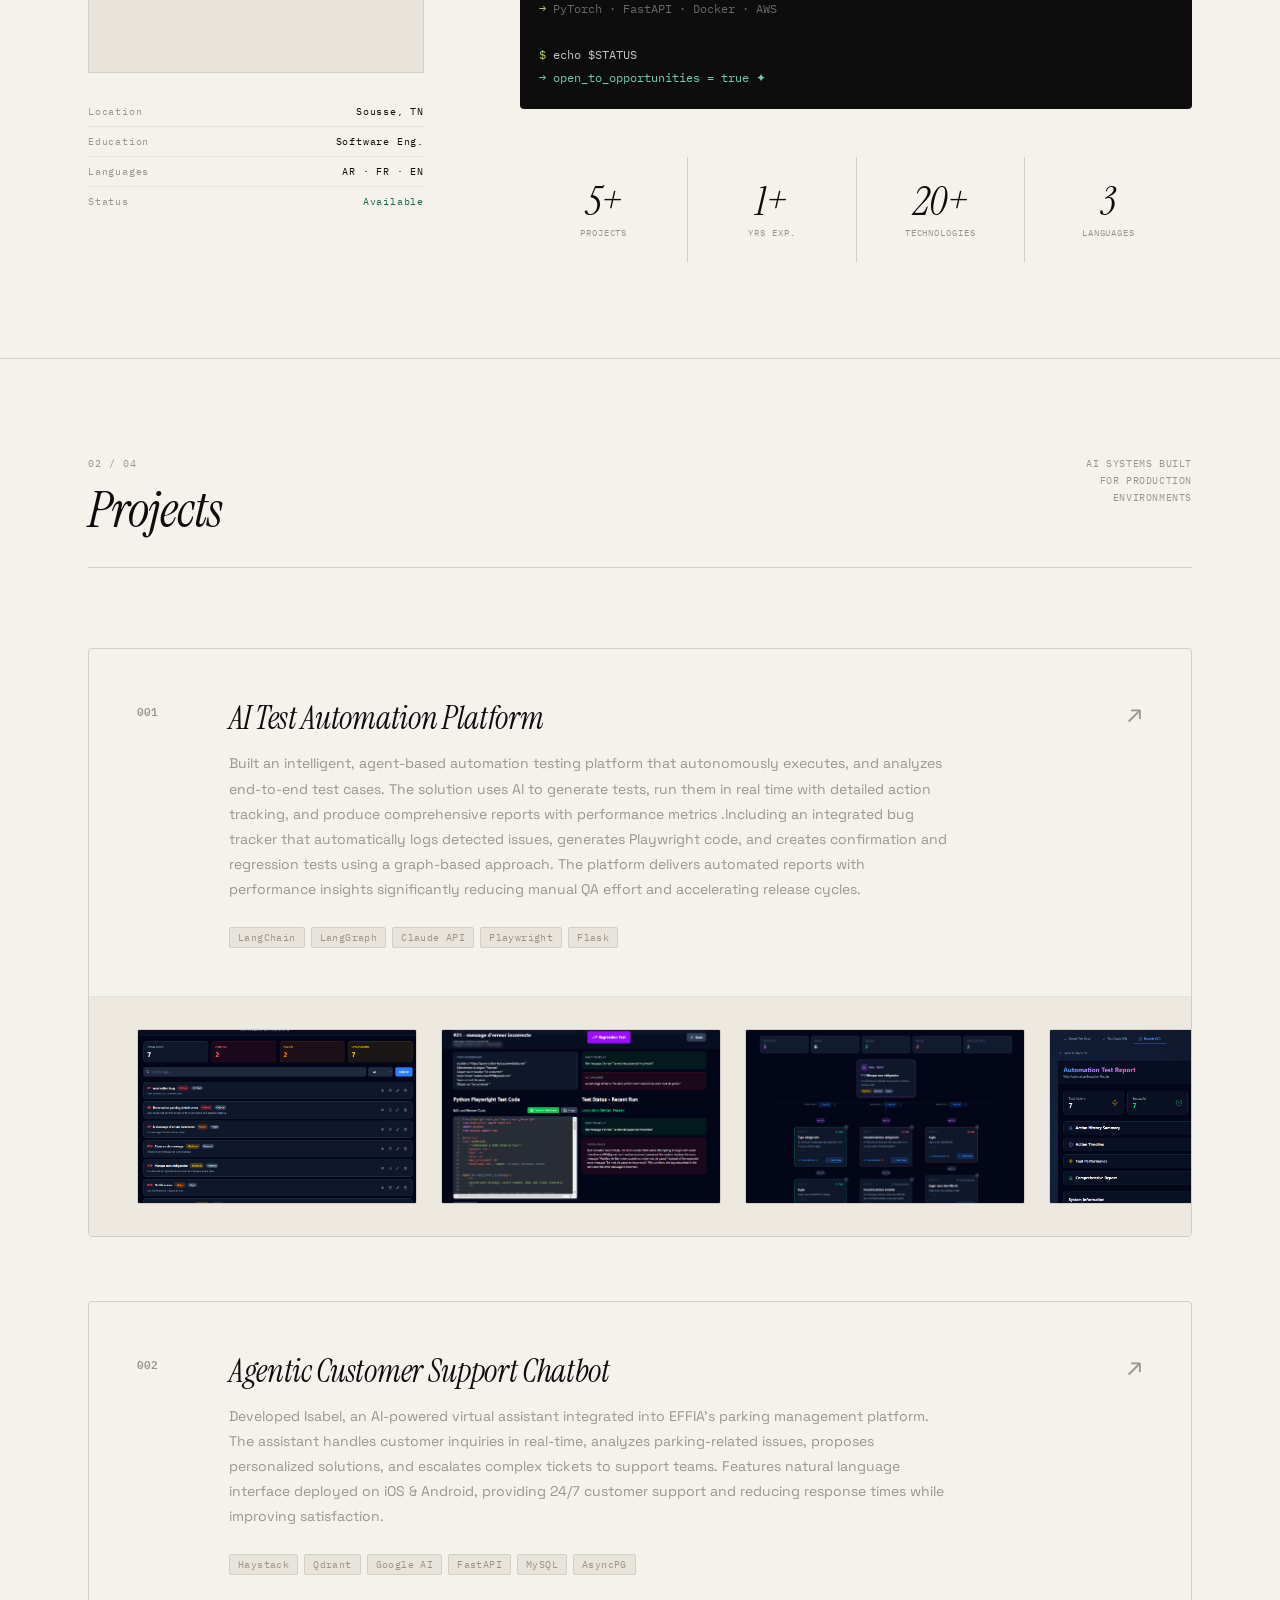
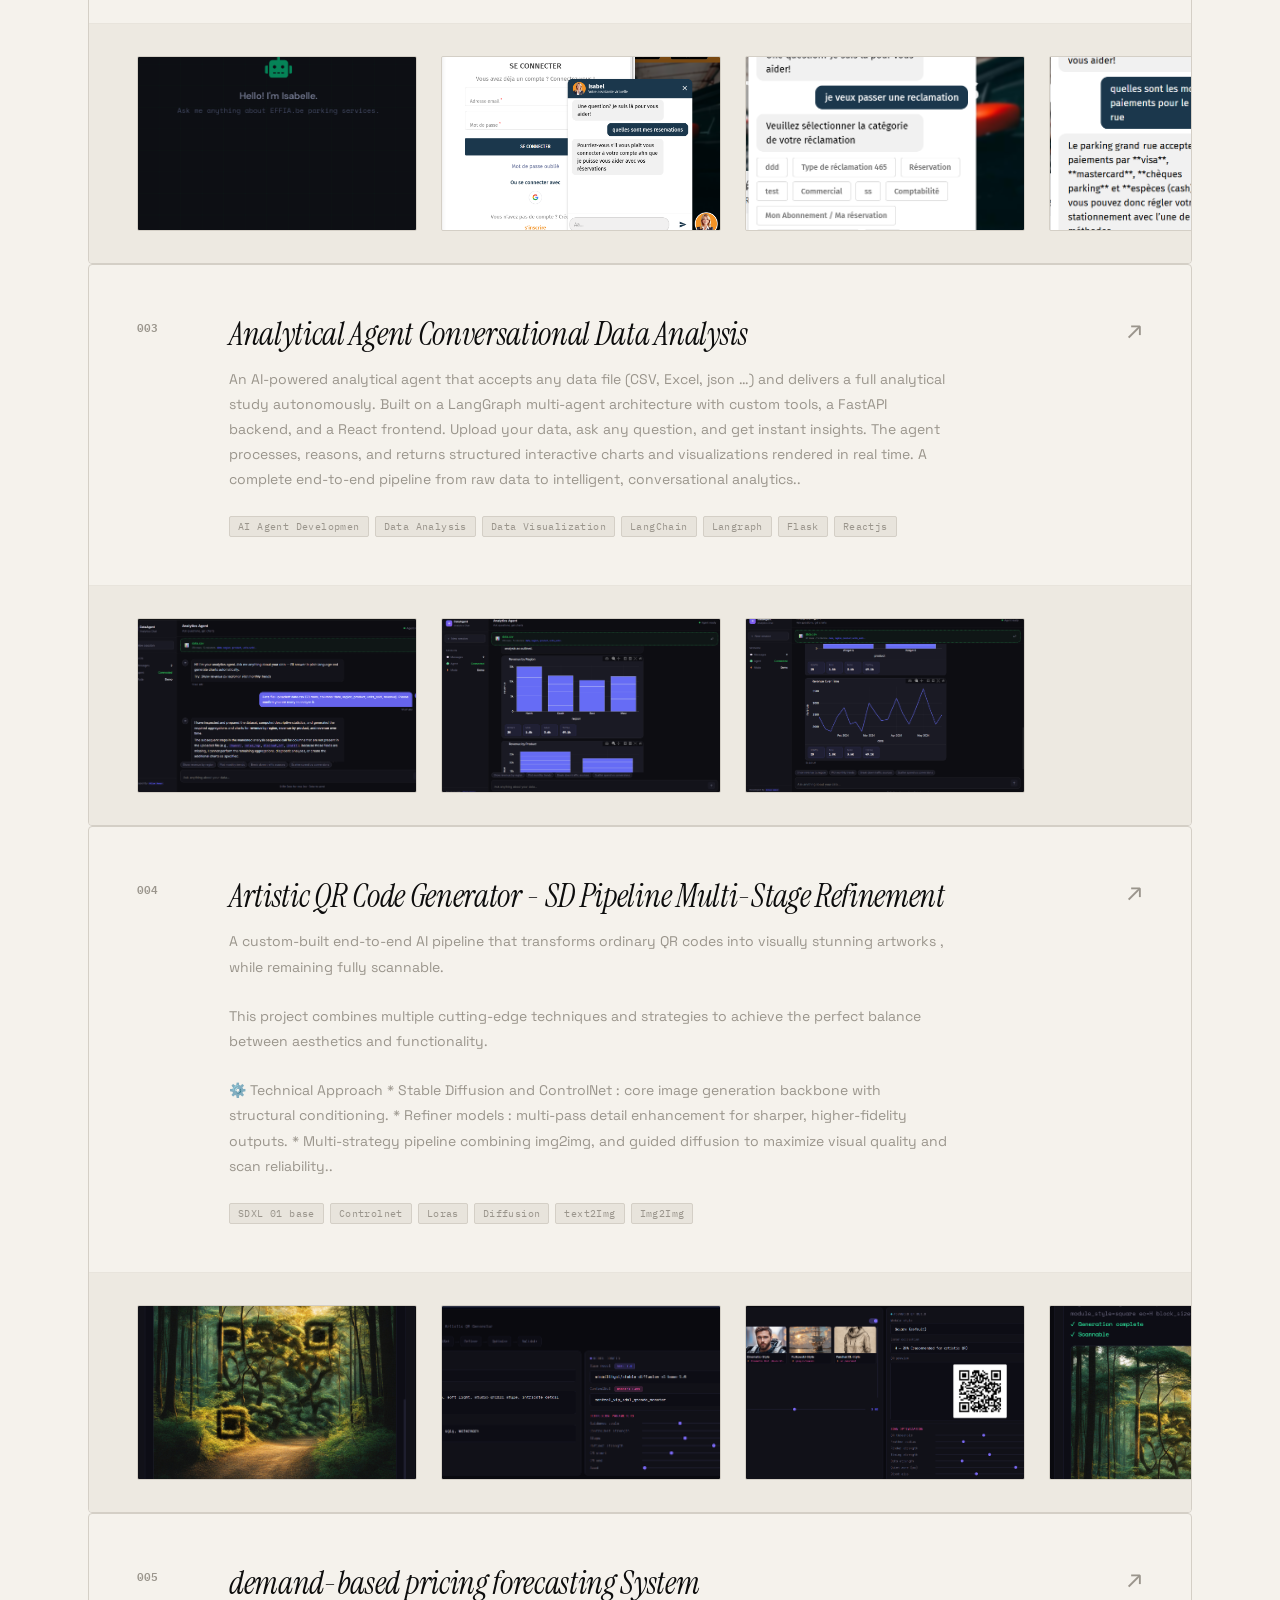
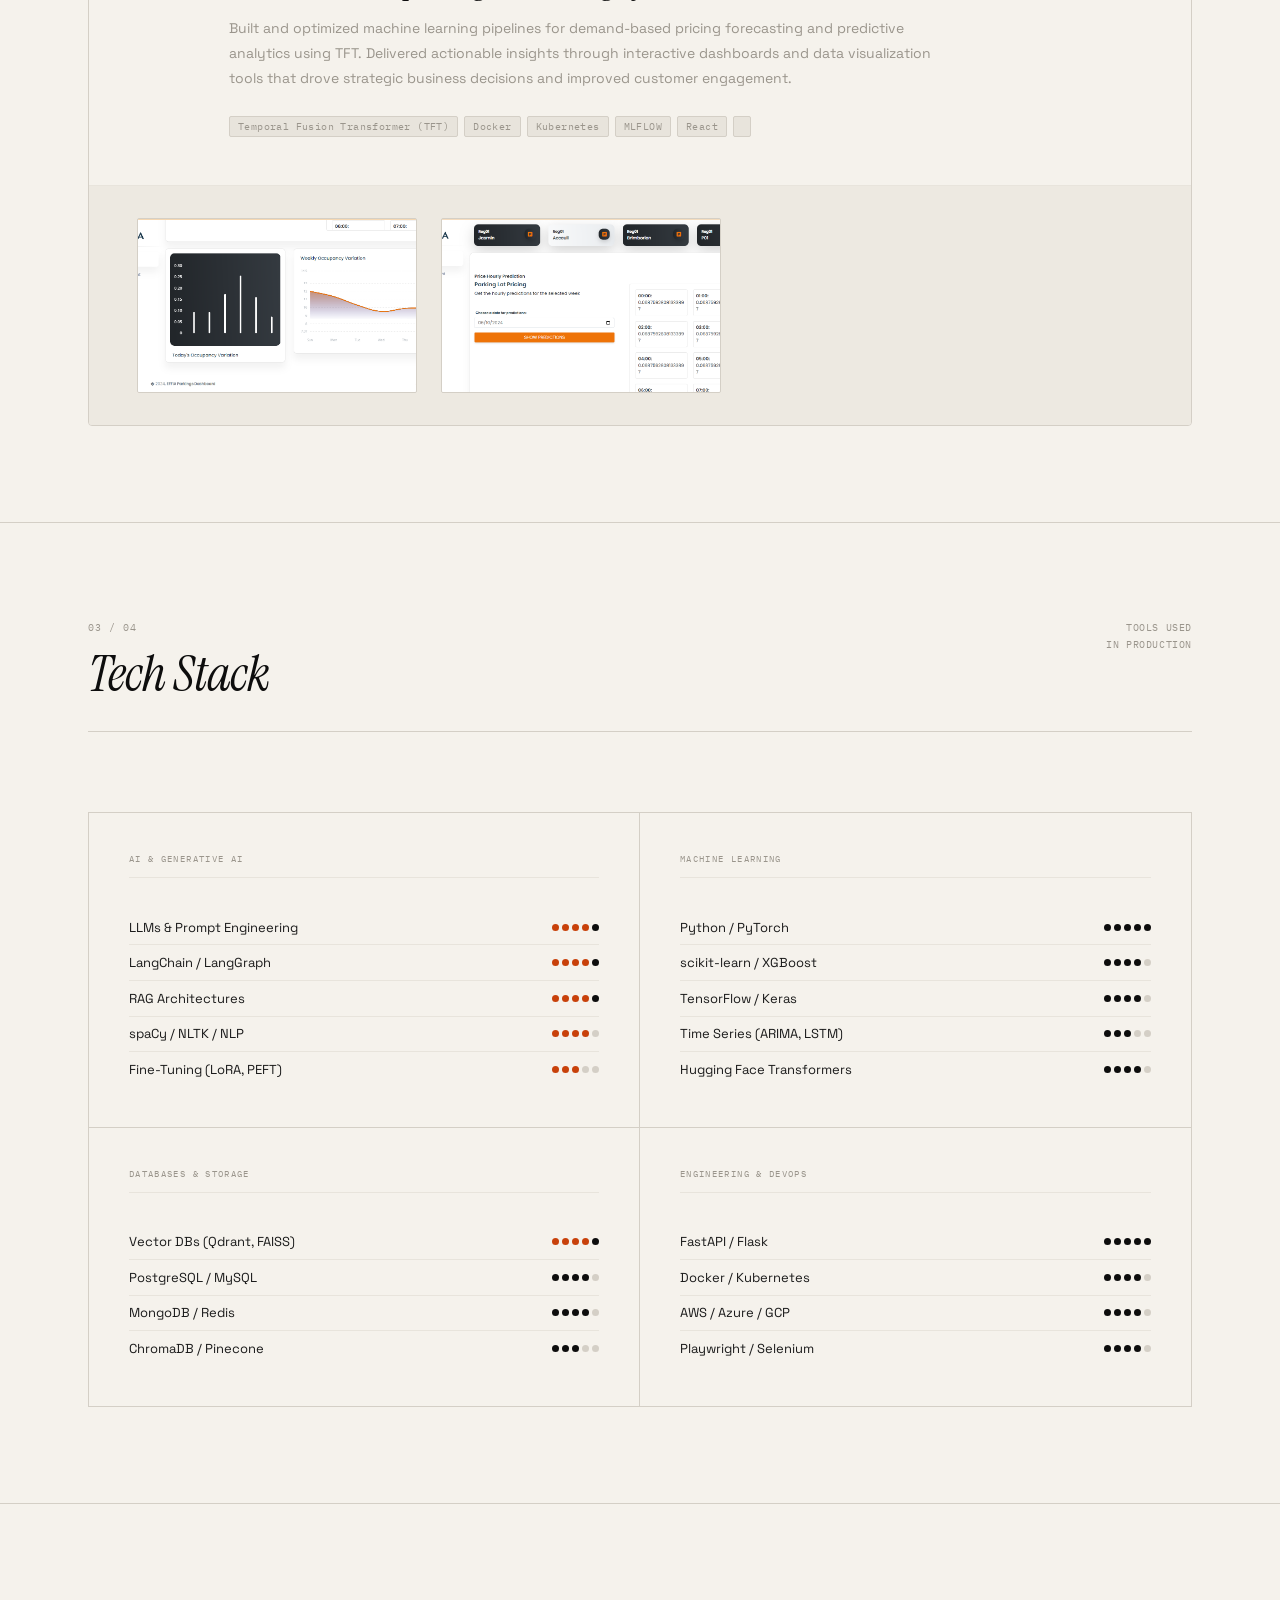
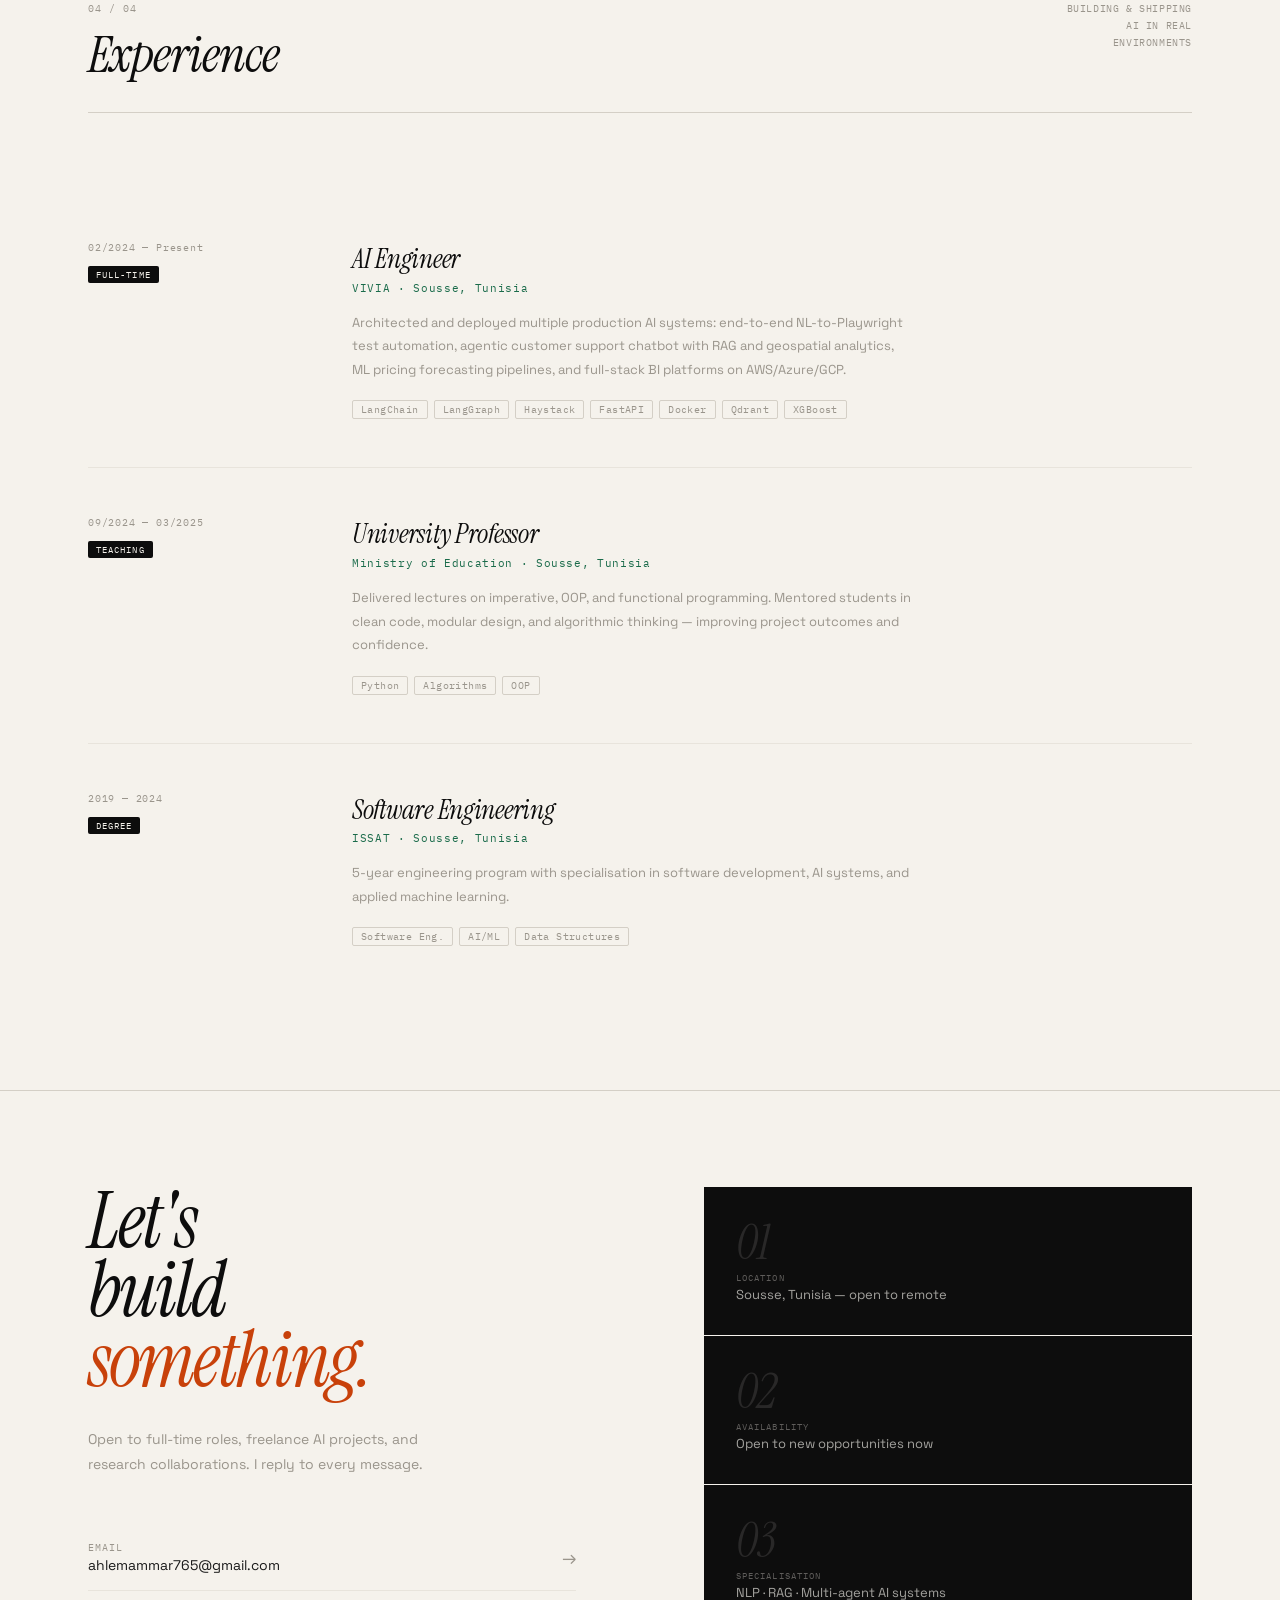
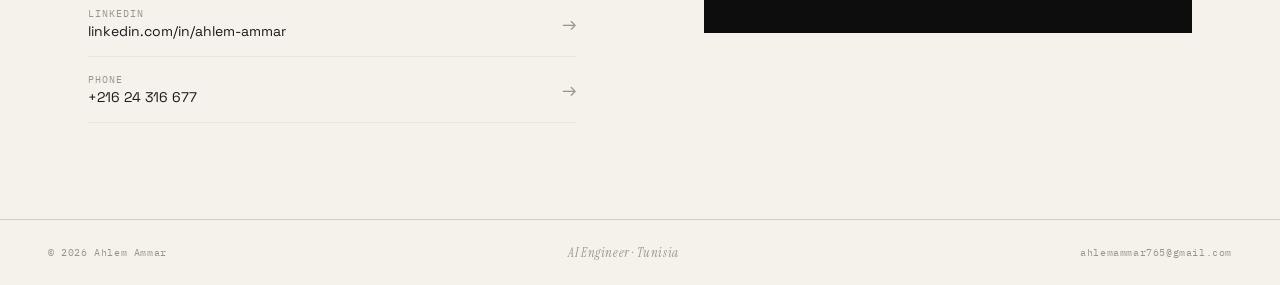
==== commit 547cf757: "Initial commit" ====
--- a/index.html
+++ b/index.html
@@ -297,7 +297,7 @@
           <div>
             <div class="p-title">AI Test Automation Platform</div>
             <p class="p-desc">Built an intelligent, agent-based automation testing platform that autonomously executes, and analyzes end-to-end test cases. The solution uses AI to generate tests, run them in real time with detailed action tracking, and produce comprehensive reports with performance metrics .Including an integrated bug tracker that automatically logs detected issues, generates Playwright code, and creates confirmation and regression tests using a graph-based approach. The platform delivers automated reports with performance insights significantly reducing manual QA effort and accelerating release cycles.</p>
-            <div class="tags"><span class="tag">LangChain</span><span class="tag">LangGraph</span><span class="tag">Claude API</span><span class="tag">Playwright</span><span class="tag">Flask</span><span class="tag">Groq</span></div>
+            <div class="tags"><span class="tag">LangChain</span><span class="tag">LangGraph</span><span class="tag">Claude API</span><span class="tag">Playwright</span><span class="tag">Flask</span></div>
           </div>
           <div class="p-arrow">↗</div>
         </div>
@@ -327,7 +327,7 @@
           <div>
             <div class="p-title">Agentic Customer Support Chatbot</div>
             <p class="p-desc">Developed Isabel, an AI-powered virtual assistant integrated into EFFIA's parking management platform. The assistant handles customer inquiries in real-time, analyzes parking-related issues, proposes personalized solutions, and escalates complex tickets to support teams. Features natural language interface deployed on iOS & Android, providing 24/7 customer support and reducing response times while improving satisfaction.</p>
-            <div class="tags"><span class="tag">Haystack</span><span class="tag">Qdrant</span><span class="tag">Google AI</span><span class="tag">FastAPI</span><span class="tag">PostgreSQL</span><span class="tag">AsyncPG</span></div>
+            <div class="tags"><span class="tag">Haystack</span><span class="tag">Qdrant</span><span class="tag">Google AI</span><span class="tag">FastAPI</span><span class="tag">MySQL</span><span class="tag">AsyncPG</span></div>
           </div>
           <div class="p-arrow">↗</div>
         </div>
@@ -389,7 +389,7 @@
             * Stable Diffusion and ControlNet : core image generation backbone with structural conditioning.
             * Refiner models : multi-pass detail enhancement for sharper, higher-fidelity outputs.
             * Multi-strategy pipeline combining img2img, and guided diffusion to maximize visual quality and scan reliability..</p>
-            <div class="tags"><span class="tag">FastAPI</span><span class="tag">Docker</span><span class="tag">AWS</span><span class="tag">MongoDB</span><span class="tag">Redis</span><span class="tag">Kubernetes</span></div>
+            <div class="tags"><span class="tag">SDXL 01 base</span><span class="tag">Controlnet</span><span class="tag">Loras</span><span class="tag">Diffusion</span><span class="tag">text2Img</span><span class="tag">Img2Img</span></div>
           </div>
           <div class="p-arrow">↗</div>
         </div>
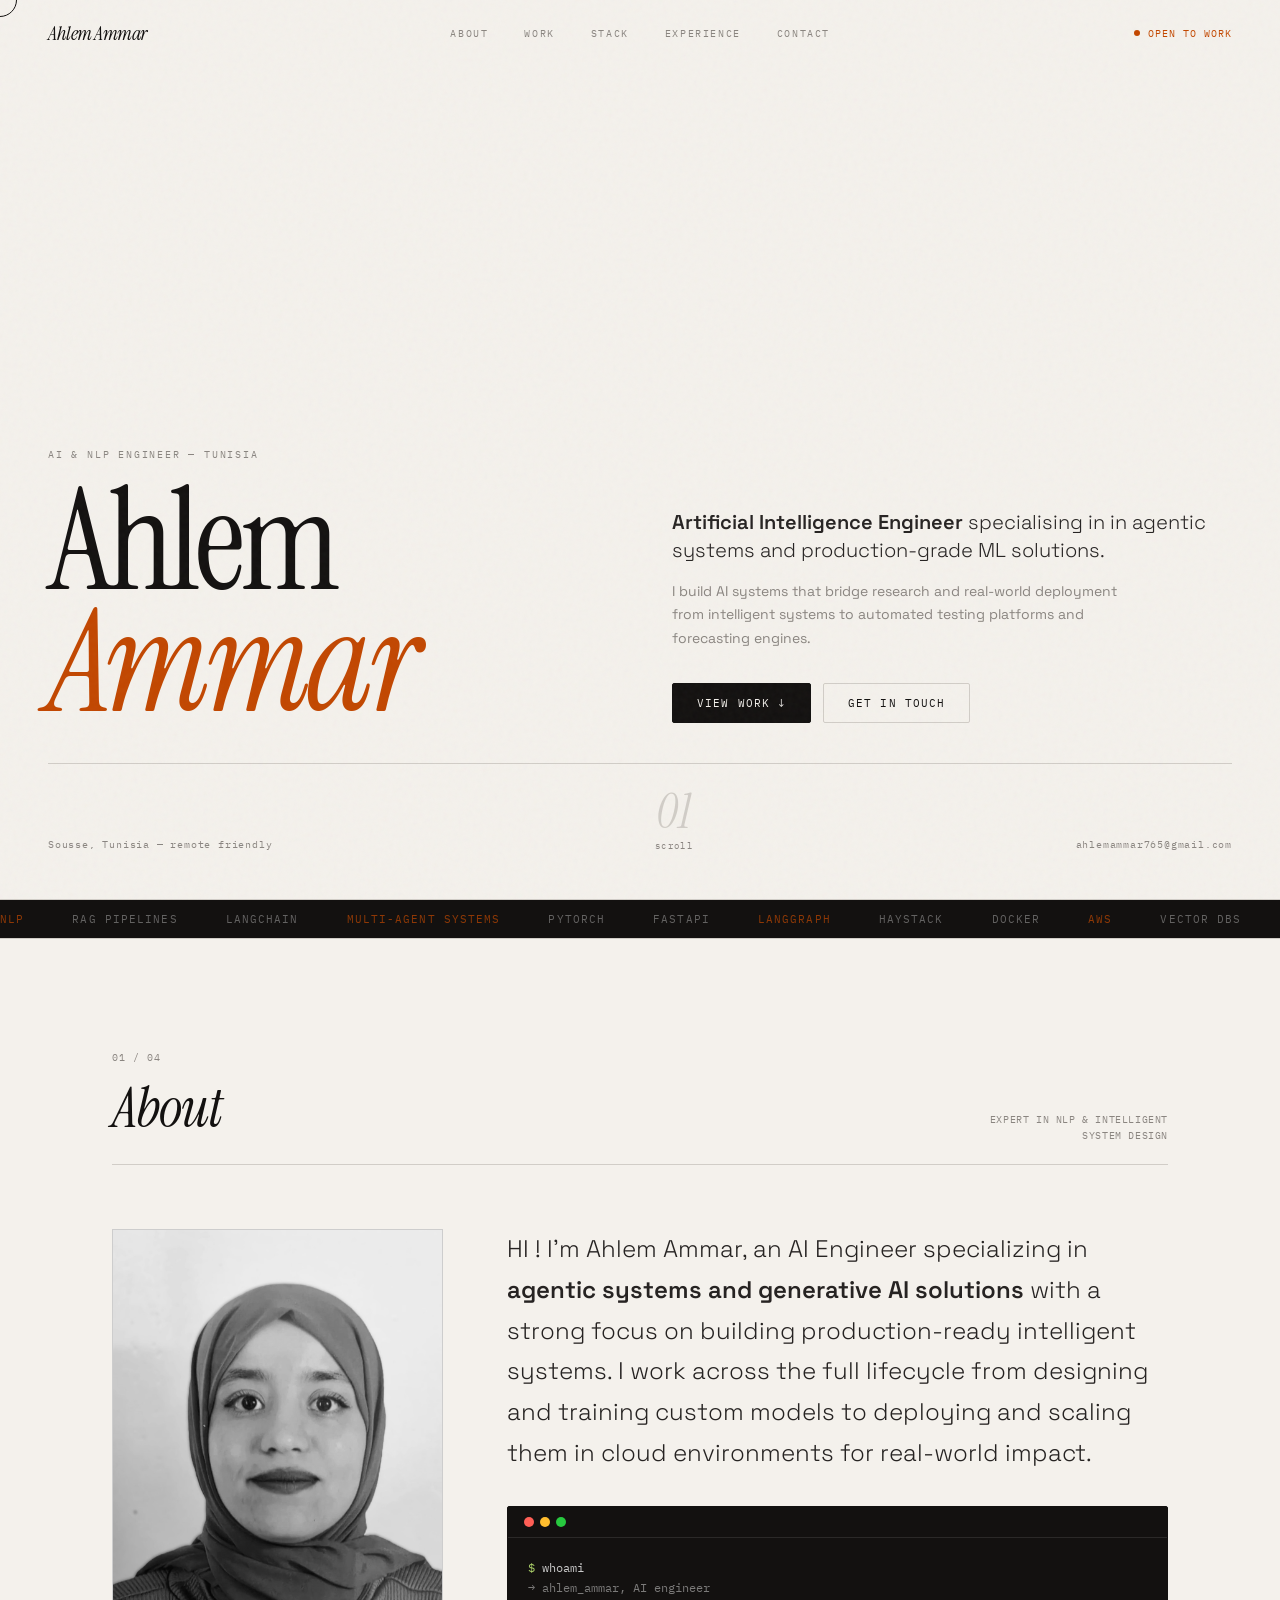
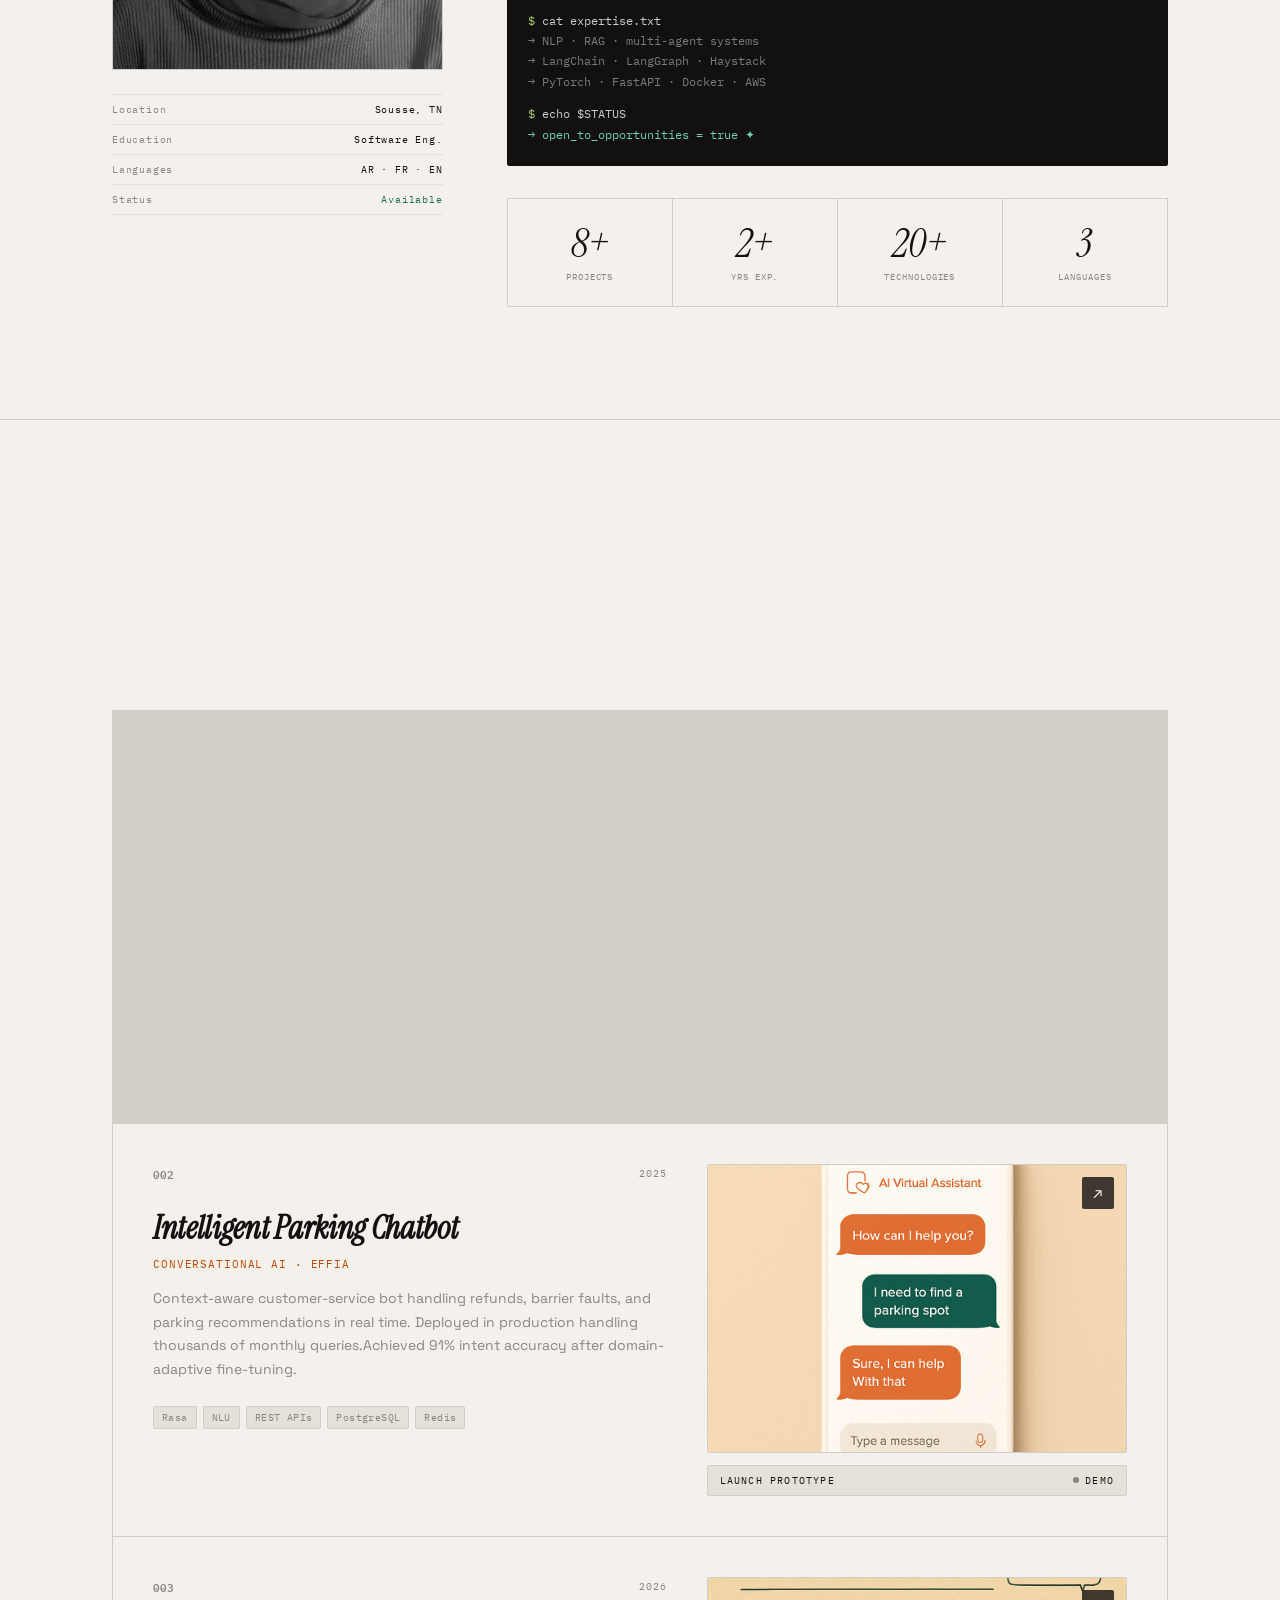
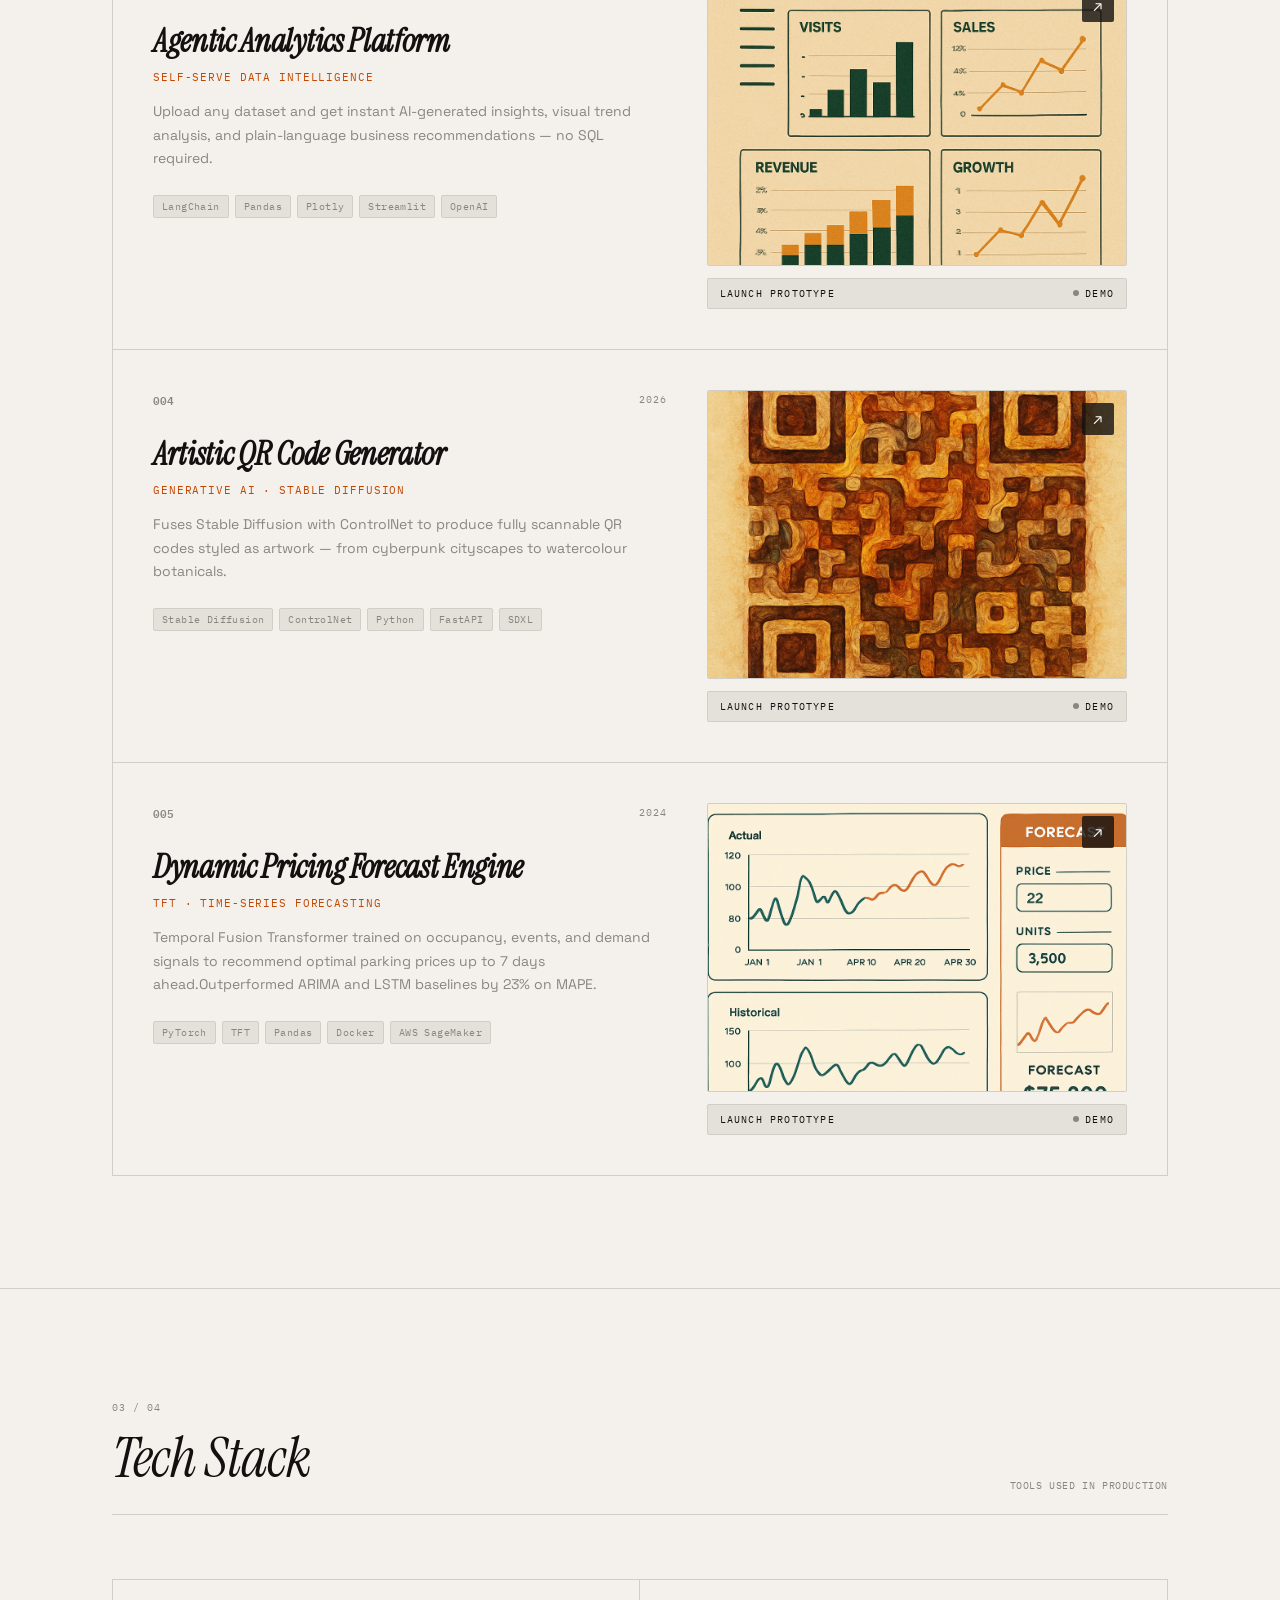
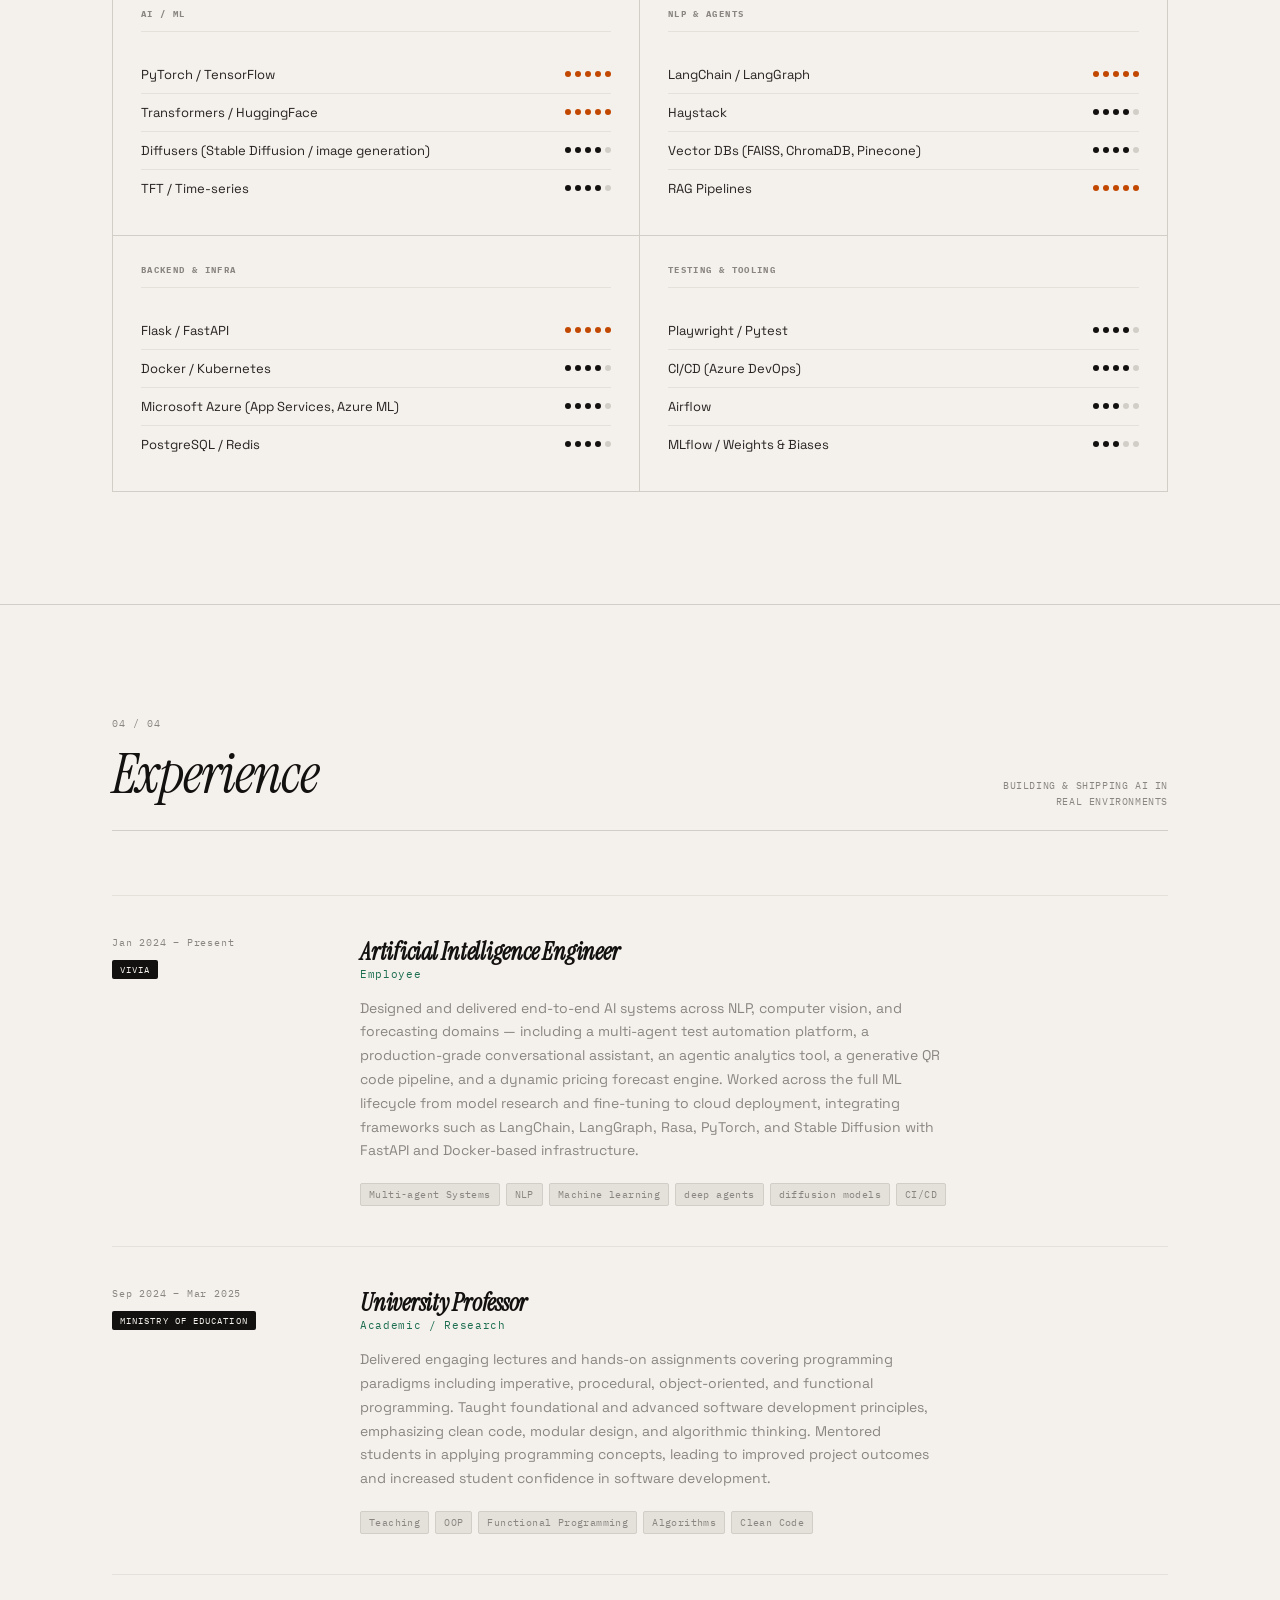
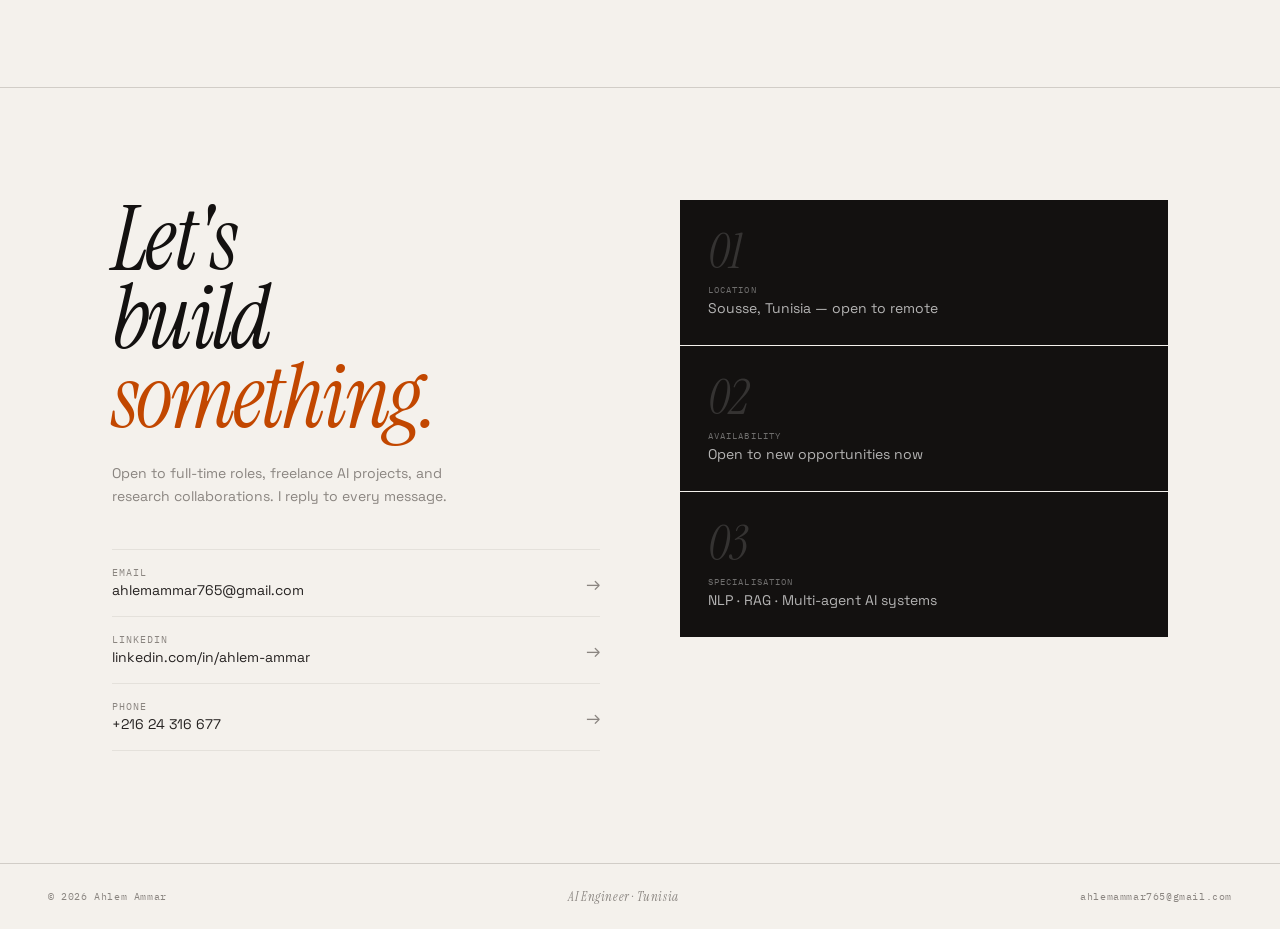
==== commit fe93adad: "update" ====
--- a/index.html
+++ b/index.html
@@ -1,627 +1,1198 @@
 <!DOCTYPE html>
 <html lang="en">
 <head>
-<meta charset="UTF-8">
-<meta name="viewport" content="width=device-width, initial-scale=1.0">
-<title>Ahlem Ammar — AI Engineer</title>
-<link rel="preconnect" href="https://fonts.googleapis.com">
-<link href="https://fonts.googleapis.com/css2?family=Space+Grotesk:wght@300;400;500;600;700&family=Instrument+Serif:ital@0;1&family=IBM+Plex+Mono:wght@300;400;500;600&display=swap" rel="stylesheet">
-<style>
-*,*::before,*::after{box-sizing:border-box;margin:0;padding:0}
-:root{
-  --ink:#0d0d0d;
-  --paper:#f5f2ec;
-  --bone:#ede9e1;
-  --line:#d4cfc6;
-  --faint:#e8e4dc;
-  --muted:#9a958c;
-  --strong:#1a1a1a;
-  --accent:#c8410a;
-  --accent2:#1a6b4a;
-  --mono:'IBM Plex Mono',monospace;
-  --serif:'Instrument Serif',serif;
-  --sans:'Space Grotesk',sans-serif;
-}
-html{scroll-behavior:smooth}
-body{background:var(--paper);color:var(--ink);font-family:var(--sans);overflow-x:hidden;cursor:none}
-.cursor{position:fixed;width:10px;height:10px;background:var(--accent);border-radius:50%;pointer-events:none;z-index:9999;transform:translate(-50%,-50%);transition:width .15s,height .15s}
-.cursor-ring{position:fixed;width:36px;height:36px;border:1px solid var(--ink);border-radius:50%;pointer-events:none;z-index:9998;transform:translate(-50%,-50%)}
-::-webkit-scrollbar{width:3px}
-::-webkit-scrollbar-track{background:var(--paper)}
-::-webkit-scrollbar-thumb{background:var(--ink)}
-
-nav{
-  position:fixed;top:0;left:0;right:0;z-index:100;
-  display:flex;align-items:center;justify-content:space-between;
-  padding:1.4rem 3rem;
-}
-.nav-mark{font-family:var(--serif);font-size:22px;font-style:italic;color:var(--ink);text-decoration:none}
-.nav-links{display:flex;gap:2.5rem;list-style:none}
-.nav-links a{font-family:var(--mono);font-size:10px;color:var(--muted);text-decoration:none;letter-spacing:.12em;text-transform:uppercase;transition:color .2s}
-.nav-links a:hover{color:var(--ink)}
-.nav-dot{display:flex;align-items:center;gap:6px;font-family:var(--mono);font-size:10px;color:var(--accent);letter-spacing:.08em}
-.nav-dot::before{content:'';width:6px;height:6px;border-radius:50%;background:var(--accent);animation:blink 1.8s ease-in-out infinite}
-@keyframes blink{0%,100%{opacity:1}50%{opacity:.2}}
-
-#hero{
-  min-height:100vh;display:grid;
-  grid-template-rows:1fr auto;
-  padding:8rem 3rem 3rem;
-  border-bottom:1px solid var(--line);
-}
-.hero-top{display:grid;grid-template-columns:1fr 1fr;gap:4rem;align-items:end}
-.hero-label{font-family:var(--mono);font-size:10px;color:var(--muted);letter-spacing:.15em;text-transform:uppercase;margin-bottom:1.5rem}
-.hero-name{font-family:var(--serif);font-size:clamp(4rem,10vw,9rem);line-height:.9;letter-spacing:-.03em;font-weight:400}
-.hero-name em{font-style:italic;color:var(--accent)}
-.hero-role{font-size:clamp(1rem,2vw,1.3rem);line-height:1.5;color:var(--strong);margin-bottom:2rem;font-weight:300}
-.hero-role strong{font-weight:600}
-.hero-desc{font-size:14px;color:var(--muted);line-height:1.8;max-width:380px;margin-bottom:2.5rem}
-.hero-cta{display:flex;gap:1rem;flex-wrap:wrap}
-.btn{font-family:var(--mono);font-size:11px;letter-spacing:.1em;text-transform:uppercase;padding:.65rem 1.5rem;border-radius:2px;cursor:pointer;text-decoration:none;transition:all .2s;display:inline-flex;align-items:center;gap:8px}
-.btn-fill{background:var(--ink);color:var(--paper);border:1px solid var(--ink)}
-.btn-fill:hover{background:var(--accent);border-color:var(--accent)}
-.btn-line{background:transparent;color:var(--ink);border:1px solid var(--line)}
-.btn-line:hover{border-color:var(--ink)}
-.hero-bottom{display:flex;justify-content:space-between;align-items:flex-end;padding-top:3rem;border-top:1px solid var(--line);font-family:var(--mono);font-size:10px;color:var(--muted);letter-spacing:.08em}
-.hero-count{font-family:var(--serif);font-size:clamp(3rem,6vw,5rem);font-style:italic;color:var(--line);font-weight:400;line-height:1}
-
-.marquee-wrap{overflow:hidden;border-bottom:1px solid var(--line);padding:.65rem 0;background:var(--ink)}
-.marquee-track{display:flex;gap:3rem;width:max-content;animation:scroll 22s linear infinite;font-family:var(--mono);font-size:11px;color:rgba(245,242,236,.35);letter-spacing:.1em;text-transform:uppercase}
-@keyframes scroll{0%{transform:translateX(0)}100%{transform:translateX(-50%)}}
-.marquee-track span{color:rgba(200,65,10,.55)}
-
-section{border-bottom:1px solid var(--line)}
-.sec{max-width:1200px;margin:0 auto;padding:6rem 3rem}
-.sec-head{display:flex;justify-content:space-between;align-items:baseline;margin-bottom:5rem;padding-bottom:1.5rem;border-bottom:1px solid var(--line)}
-.sec-num{font-family:var(--mono);font-size:10px;color:var(--muted);letter-spacing:.1em;margin-bottom:.4rem}
-.sec-title{font-family:var(--serif);font-size:clamp(2.2rem,4vw,3.5rem);font-style:italic;font-weight:400;letter-spacing:-.02em}
-.sec-aside{font-family:var(--mono);font-size:10px;color:var(--muted);text-align:right;max-width:180px;line-height:1.7;letter-spacing:.06em;text-transform:uppercase}
-
-.about-grid{display:grid;grid-template-columns:1fr 2fr;gap:6rem}
-.photo-box{width:100%;aspect-ratio:3/4;background:var(--faint);border:1px solid var(--line);display:flex;align-items:center;justify-content:center;margin-bottom:1.5rem;position:relative;overflow:hidden}
-.photo-box::after{content:'AA';font-family:var(--serif);font-style:italic;font-size:5rem;color:var(--line);position:absolute}
-.meta div{font-family:var(--mono);font-size:10px;color:var(--muted);letter-spacing:.08em;padding:.5rem 0;border-bottom:1px solid var(--faint)}
-.meta div:last-child{border:none}
-.meta span{color:var(--ink);float:right}
-.bio{font-size:clamp(1rem,1.8vw,1.25rem);line-height:1.75;color:var(--strong);font-weight:300;margin-bottom:3rem}
-.bio strong{font-weight:600}
-.terminal{background:var(--ink);border-radius:4px;overflow:hidden;margin-bottom:3rem}
-.t-bar{display:flex;align-items:center;gap:6px;padding:.6rem 1rem;border-bottom:1px solid rgba(255,255,255,.05)}
-.d{width:9px;height:9px;border-radius:50%}
-.dr{background:#ff5f56}.dy{background:#ffbd2e}.dg{background:#27c93f}
-.t-body{padding:1.2rem;font-family:var(--mono);font-size:12px;line-height:1.9;color:rgba(245,242,236,.4)}
-.tc{color:#a8cc68}.tv{color:rgba(245,242,236,.8)}.tk{color:#6fcfaa}
-.stats-row{display:grid;grid-template-columns:repeat(4,1fr);gap:1px;background:var(--line)}
-.stat{background:var(--paper);padding:1.5rem 1rem;text-align:center}
-.stat-n{font-family:var(--serif);font-size:2.5rem;font-style:italic;color:var(--ink);line-height:1}
-.stat-l{font-family:var(--mono);font-size:9px;color:var(--muted);letter-spacing:.1em;text-transform:uppercase;margin-top:.4rem}
-
-/* New Projects Cards Layout */
-.projects-grid{display:grid;grid-template-columns:1fr;gap:4rem}
-.proj-card{background:var(--paper);border:1px solid var(--line);border-radius:4px;overflow:hidden;display:flex;flex-direction:column;transition:transform .3s ease,box-shadow .3s ease}
-.proj-card:hover{transform:translateY(-4px);box-shadow:0 12px 30px rgba(13,13,13,0.04)}
-.proj-card-content{padding:3rem;display:grid;grid-template-columns:60px 1fr 40px;gap:2rem;align-items:start;border-bottom:1px solid var(--faint)}
-.p-num{font-family:var(--mono);font-size:11px;color:var(--muted);font-weight:600;padding-top:4px}
-.p-title{font-family:var(--serif);font-size:2rem;font-style:italic;margin-bottom:.75rem;letter-spacing:-.01em}
-.p-desc{font-size:14px;color:var(--muted);line-height:1.8;max-width:720px;margin-bottom:1.5rem}
-.tags{display:flex;flex-wrap:wrap;gap:6px}
-.tag{font-family:var(--mono);font-size:10px;background:var(--faint);color:var(--muted);padding:3px 8px;border-radius:2px;border:1px solid var(--line);letter-spacing:.04em}
-.p-arrow{color:var(--muted);font-size:1.6rem;text-align:right;transition:transform .25s,color .25s}
-.proj-card:hover .p-arrow{color:var(--accent);transform:translate(3px,-3px)}
-
-/* Multi-Images Section Inside Card */
-.proj-gallery{background:var(--bone);padding:2rem 3rem;display:flex;gap:1.5rem;overflow-x:auto;scrollbar-width:none}
-.proj-gallery::-webkit-scrollbar{display:none}
-.gallery-img{flex:0 0 280px;aspect-ratio:16/10;background:var(--faint);border:1px solid var(--line);border-radius:2px;position:relative;overflow:hidden;display:flex;align-items:center;justify-content:center}
-.gallery-img::before{content:'[ Preview Layer ]';font-family:var(--mono);font-size:10px;color:var(--muted);letter-spacing:.05em}
-
-/* If you drop actual images into the structure later */
-.gallery-img img{width:100%;height:100%;object-fit:cover;position:absolute;top:0;left:0}
-
-.skills-cols{display:grid;grid-template-columns:1fr 1fr;gap:0;border:1px solid var(--line)}
-.s-col{padding:2.5rem;border-right:1px solid var(--line)}
-.s-col:nth-child(2n){border-right:none}
-.s-col:nth-child(3),.s-col:nth-child(4){border-top:1px solid var(--line)}
-.s-col-t{font-family:var(--mono);font-size:9px;letter-spacing:.15em;text-transform:uppercase;color:var(--muted);margin-bottom:2rem;padding-bottom:.8rem;border-bottom:1px solid var(--faint)}
-.s-item{display:flex;justify-content:space-between;align-items:center;padding:.55rem 0;border-bottom:1px solid var(--faint)}
-.s-item:last-child{border:none}
-.s-name{font-size:13px;color:var(--strong)}
-.dots{display:flex;gap:3px}
-.dot{width:7px;height:7px;border-radius:50%;background:var(--line)}
-.dot.on{background:var(--ink)}
-.dot.ac{background:var(--accent)}
-
-.exp-item{display:grid;grid-template-columns:200px 1fr;gap:4rem;padding:3rem 0;border-bottom:1px solid var(--faint)}
-.exp-item:last-child{border:none}
-.e-date{font-family:var(--mono);font-size:10px;color:var(--muted);letter-spacing:.08em;margin-bottom:.5rem}
-.e-badge{font-family:var(--mono);font-size:9px;letter-spacing:.12em;text-transform:uppercase;color:var(--paper);background:var(--ink);padding:3px 8px;border-radius:2px;display:inline-block}
-.e-title{font-family:var(--serif);font-size:1.7rem;font-style:italic;margin-bottom:.3rem;letter-spacing:-.01em}
-.e-org{font-family:var(--mono);font-size:11px;color:var(--accent2);letter-spacing:.06em;margin-bottom:1rem}
-.e-desc{font-size:13px;color:var(--muted);line-height:1.8;max-width:560px;margin-bottom:1.2rem}
-.stags{display:flex;flex-wrap:wrap;gap:6px}
-.stag{font-family:var(--mono);font-size:10px;border:1px solid var(--line);color:var(--muted);padding:2px 8px;border-radius:2px;letter-spacing:.04em}
-
-.contact-grid{display:grid;grid-template-columns:1fr 1fr;gap:8rem;align-items:start}
-.c-heading{font-family:var(--serif);font-size:clamp(3rem,6vw,5.5rem);font-style:italic;font-weight:400;line-height:.9;letter-spacing:-.03em;margin-bottom:2rem}
-.c-heading em{color:var(--accent)}
-.c-note{font-size:14px;color:var(--muted);line-height:1.8;margin-bottom:3rem;max-width:380px}
-.c-link{display:flex;align-items:center;justify-content:space-between;padding:1rem 0;border-bottom:1px solid var(--faint);text-decoration:none;color:var(--ink);transition:padding-left .2s}
-.c-link:hover{padding-left:1rem;border-color:var(--line)}
-.c-link:hover .c-arr{color:var(--accent)}
-.c-lbl{font-family:var(--mono);font-size:10px;color:var(--muted);letter-spacing:.1em;text-transform:uppercase;margin-bottom:2px}
-.c-val{font-size:14px;color:var(--strong)}
-.c-arr{color:var(--muted);transition:color .2s;font-size:18px}
-.c-aside{padding-top:0}
-.ca{padding:2rem;background:var(--ink);margin-bottom:1px}
-.ca-n{font-family:var(--serif);font-style:italic;font-size:3rem;color:rgba(245,242,236,.12);line-height:1}
-.ca-l{font-family:var(--mono);font-size:9px;color:rgba(245,242,236,.35);letter-spacing:.12em;text-transform:uppercase;margin-top:.3rem}
-.ca-v{font-size:13px;color:rgba(245,242,236,.65);margin-top:.2rem}
-
-footer{padding:1.5rem 3rem;display:flex;justify-content:space-between;align-items:center;font-family:var(--mono);font-size:10px;color:var(--muted);letter-spacing:.06em}
-
-.fade{opacity:0;transform:translateY(20px);transition:opacity .8s ease,transform .8s ease}
-.fade.in{opacity:1;transform:none}
-.d1{transition-delay:.1s}.d2{transition-delay:.2s}.d3{transition-delay:.3s}
-
-@media(max-width:900px){
-  nav{padding:1rem 1.5rem}
-  .nav-links{display:none}
-  #hero,.sec{padding-left:1.5rem;padding-right:1.5rem}
-  #hero{padding-top:7rem;padding-bottom:2rem}
-  .hero-top{grid-template-columns:1fr}
-  .about-grid{grid-template-columns:1fr}
-  .skills-cols{grid-template-columns:1fr}
-  .s-col{border-right:none;border-bottom:1px solid var(--line)}
-  .exp-item{grid-template-columns:1fr;gap:1rem}
-  .contact-grid{grid-template-columns:1fr;gap:3rem}
-  .hero-bottom{flex-direction:column;gap:1rem}
-  footer{flex-direction:column;gap:.5rem;text-align:center}
-  .proj-card-content{grid-template-columns:1fr 40px;padding:2rem}
-  .p-num{grid-column:span 2}
-  .proj-gallery{padding:1.5rem}
-}
-.lightbox-overlay{display:none;position:fixed;inset:0;background:rgba(0,0,0,0.88);z-index:99999;align-items:center;justify-content:center;padding:2rem;cursor:zoom-out}
-.lightbox-overlay.active{display:flex}
-.lightbox-inner{position:relative;max-width:90vw;max-height:88vh;display:flex;align-items:center;gap:1rem}
-.lightbox-img-wrap{max-width:80vw;max-height:80vh;overflow:hidden;border-radius:6px}
-.lightbox-img-wrap img{max-width:100%;max-height:80vh;object-fit:contain;display:block}
-.lb-close:hover{color:#fff}
-.lb-nav{background:none;border:none;color:rgba(255,255,255,.45);font-size:2.2rem;cursor:pointer;padding:.5rem;flex-shrink:0}
-.lb-nav:hover{color:#fff}
-.lb-counter{position:fixed;bottom:1.5rem;left:50%;transform:translateX(-50%);font-family:monospace;font-size:11px;color:rgba(255,255,255,.4);letter-spacing:.1em}
-.lb-close{position:fixed;top:1.4rem;right:1.6rem;color:rgba(255,255,255,.55);font-size:28px;cursor:pointer;background:none;border:none;z-index:100000;line-height:1}
-</style>
+  <meta charset="UTF-8" />
+  <meta name="viewport" content="width=device-width, initial-scale=1.0" />
+  <title>Ahlem Ammar — AI &amp; NLP Engineer</title>
+  <meta name="description" content="AI Engineer specialising in NLP, RAG pipelines and multi-agent orchestration. Building production AI systems from research to deployment." />
+  <meta name="theme-color" content="#0d0d0d" />
+  <link rel="preconnect" href="https://fonts.googleapis.com" />
+  <link rel="preconnect" href="https://fonts.gstatic.com" crossorigin />
+  <link href="https://fonts.googleapis.com/css2?family=IBM+Plex+Mono:wght@300;400;500;600&family=Instrument+Serif:ital@0;1&family=Space+Grotesk:wght@300;400;500;600&display=swap" rel="stylesheet" />
+  <style>
+    /* ─── CSS variables ───────────────────────────────────────────── */
+    :root {
+      --ink:    oklch(0.18 0.004 60);
+      --paper:  oklch(0.96 0.008 85);
+      --bone:   oklch(0.93 0.009 85);
+      --line:   oklch(0.85 0.01  80);
+      --faint:  oklch(0.91 0.009 85);
+      --subtle: oklch(0.62 0.01  70);
+      --strong: oklch(0.26 0.005 60);
+      --brand:  oklch(0.56 0.17  42);
+      --pine:   oklch(0.48 0.09 165);
+
+      --font-sans:  'Space Grotesk', sans-serif;
+      --font-serif: 'Instrument Serif', Georgia, serif;
+      --font-mono:  'IBM Plex Mono', monospace;
+    }
+
+    /* ─── Reset / base ───────────────────────────────────────────── */
+    *, *::before, *::after { box-sizing: border-box; margin: 0; padding: 0; }
+    html { font-family: var(--font-sans); scroll-behavior: smooth; background: var(--paper); color: var(--ink); }
+    body { background: var(--paper); color: var(--ink); font-family: var(--font-sans); -webkit-font-smoothing: antialiased; }
+    a { color: inherit; text-decoration: none; }
+    button { cursor: pointer; font-family: inherit; background: none; border: none; }
+    img { display: block; max-width: 100%; }
+    ::selection { background: var(--brand); color: var(--paper); }
+
+    /* ─── Grain overlay ──────────────────────────────────────────── */
+    body::before {
+      content: '';
+      position: fixed;
+      inset: 0;
+      z-index: 1;
+      pointer-events: none;
+      opacity: .035;
+      background-image: url("data:image/svg+xml,%3Csvg viewBox='0 0 200 200' xmlns='http://www.w3.org/2000/svg'%3E%3Cfilter id='n'%3E%3CfeTurbulence type='fractalNoise' baseFrequency='0.9' numOctaves='4'/%3E%3C/filter%3E%3Crect width='100%25' height='100%25' filter='url(%23n)'/%3E%3C/svg%3E");
+    }
+
+    /* ─── Keyframes ──────────────────────────────────────────────── */
+    @keyframes marquee { from { transform: translateX(0); } to { transform: translateX(-50%); } }
+    @keyframes blink   { 0%,100%{ opacity:1; } 50%{ opacity:.2; } }
+    .animate-marquee { animation: marquee 28s linear infinite; }
+    .animate-blink   { animation: blink 1.8s ease-in-out infinite; }
+
+    /* ─── Reveal animation ───────────────────────────────────────── */
+    .reveal { opacity: 0; transform: translateY(24px); transition: opacity .7s ease, transform .7s ease; }
+    .reveal.shown { opacity: 1; transform: none; }
+
+    /* ─── Cursor glow ────────────────────────────────────────────── */
+    #cursor-dot, #cursor-ring {
+      position: fixed; top: 0; left: 0; pointer-events: none; border-radius: 50%; z-index: 9999;
+      transform: translate(-9999px,-9999px);
+    }
+    #cursor-dot  { width: 8px; height: 8px; background: var(--brand); z-index: 9999; }
+    #cursor-ring { width: 34px; height: 34px; border: 1px solid var(--ink); z-index: 9998; transition: width .2s, height .2s, border-color .2s; }
+
+    /* ─── Nav ────────────────────────────────────────────────────── */
+    #site-nav {
+      position: fixed; inset: 0 0 auto 0; z-index: 50;
+      display: flex; align-items: center; justify-content: space-between;
+      padding: 1.25rem 1.25rem;
+      transition: padding .3s, background .3s, border .3s, backdrop-filter .3s;
+    }
+    #site-nav.scrolled {
+      padding-top: .75rem; padding-bottom: .75rem;
+      background: oklch(0.96 0.008 85 / .8);
+      border-bottom: 1px solid var(--line);
+      backdrop-filter: blur(12px);
+    }
+    @media (min-width: 768px) {
+      #site-nav { padding-left: 3rem; padding-right: 3rem; }
+    }
+    .nav-logo { font-family: var(--font-serif); font-size: 1.25rem; font-style: italic; letter-spacing: -.025em; color: var(--ink); }
+    .nav-links { display: none; gap: 2.25rem; align-items: center; }
+    @media (min-width: 768px) { .nav-links { display: flex; } }
+    .nav-links a {
+      font-family: var(--font-mono); font-size: 10px; text-transform: uppercase;
+      letter-spacing: .16em; color: var(--subtle); transition: color .2s;
+    }
+    .nav-links a:hover { color: var(--ink); }
+    .nav-badge {
+      display: flex; align-items: center; gap: .5rem;
+      font-family: var(--font-mono); font-size: 10px; text-transform: uppercase;
+      letter-spacing: .1em; color: var(--brand);
+    }
+    .nav-badge-dot { width: 6px; height: 6px; border-radius: 50%; background: var(--brand); }
+
+    /* ─── Shared section wrappers ────────────────────────────────── */
+    .section-inner { max-width: 1152px; margin: 0 auto; padding: 5rem 1.25rem; }
+    @media (min-width: 768px) { .section-inner { padding: 7rem 3rem; } }
+    .section-border { border-bottom: 1px solid var(--line); }
+
+    /* ─── Section head ───────────────────────────────────────────── */
+    .section-head {
+      margin-bottom: 4rem;
+      display: flex; align-items: flex-end; justify-content: space-between; gap: 1.5rem;
+      border-bottom: 1px solid var(--line); padding-bottom: 1.25rem;
+    }
+    .section-head-num { font-family: var(--font-mono); font-size: 10px; letter-spacing: .1em; color: var(--subtle); margin-bottom: .5rem; }
+    .section-head-title { font-family: var(--font-serif); font-size: clamp(2.2rem,5vw,3.5rem); font-weight: 400; font-style: italic; letter-spacing: -.02em; color: var(--ink); }
+    .section-head-aside { max-width: 180px; text-align: right; font-family: var(--font-mono); font-size: 10px; text-transform: uppercase; line-height: 1.6; letter-spacing: .06em; color: var(--subtle); }
+
+    /* ─── Hero ───────────────────────────────────────────────────── */
+    #hero {
+      position: relative; min-height: 100vh;
+      display: flex; flex-direction: column; justify-content: space-between;
+      border-bottom: 1px solid var(--line);
+      padding: 7rem 1.25rem 2rem;
+    }
+    @media (min-width: 768px) { #hero { padding: 8rem 3rem 3rem; } }
+    .hero-grid { display: grid; flex: 1; align-items: flex-end; gap: 2.5rem; }
+    @media (min-width: 768px) { .hero-grid { grid-template-columns: 1fr 1fr; gap: 4rem; } }
+    .hero-eyebrow { font-family: var(--font-mono); font-size: 10px; text-transform: uppercase; letter-spacing: .18em; color: var(--subtle); margin-bottom: 1.25rem; }
+    .hero-name { font-family: var(--font-serif); font-size: clamp(3.75rem,11vw,9rem); font-weight: 400; line-height: .86; letter-spacing: -.03em; color: var(--ink); }
+    .hero-name span { font-style: italic; color: var(--brand); }
+    .hero-lead { margin-bottom: 1rem; font-size: 1.125rem; font-weight: 300; line-height: 1.4; color: var(--strong); }
+    @media (min-width: 768px) { .hero-lead { font-size: 1.25rem; } }
+    .hero-lead strong { font-weight: 600; }
+    .hero-sub { margin-bottom: 2rem; max-width: 28rem; font-size: .875rem; line-height: 1.7; color: var(--subtle); }
+    .hero-buttons { display: flex; flex-wrap: wrap; gap: .75rem; }
+    .btn-primary {
+      display: inline-flex; align-items: center; gap: .5rem;
+      border-radius: 2px; border: 1px solid var(--ink); background: var(--ink);
+      padding: .75rem 1.5rem; font-family: var(--font-mono); font-size: 11px;
+      text-transform: uppercase; letter-spacing: .1em; color: var(--paper);
+      transition: background .2s, border-color .2s;
+    }
+    .btn-primary:hover { background: var(--brand); border-color: var(--brand); }
+    .btn-outline {
+      display: inline-flex; align-items: center; gap: .5rem;
+      border-radius: 2px; border: 1px solid var(--line);
+      padding: .75rem 1.5rem; font-family: var(--font-mono); font-size: 11px;
+      text-transform: uppercase; letter-spacing: .1em; color: var(--ink);
+      transition: border-color .2s;
+    }
+    .btn-outline:hover { border-color: var(--ink); }
+    .hero-footer {
+      margin-top: 2.5rem; padding-top: 1.5rem; border-top: 1px solid var(--line);
+      display: flex; flex-direction: column; align-items: flex-start; justify-content: space-between;
+      gap: 1rem; font-family: var(--font-mono); font-size: 10px; letter-spacing: .08em; color: var(--subtle);
+    }
+    @media (min-width: 768px) { .hero-footer { flex-direction: row; align-items: flex-end; } }
+    .hero-scroll-num { font-family: var(--font-serif); font-size: 3rem; font-style: italic; line-height: 1; color: var(--line); }
+    .hero-scroll-label { margin-top: .25rem; font-size: 9px; letter-spacing: .14em; }
+    .hero-footer-center { display: none; text-align: center; }
+    @media (min-width: 768px) { .hero-footer-center { display: block; } }
+    .hero-email { transition: color .2s; }
+    .hero-email:hover { color: var(--ink); }
+
+    /* ─── Marquee ────────────────────────────────────────────────── */
+    #marquee { overflow: hidden; border-bottom: 1px solid var(--line); background: var(--ink); padding: .75rem 0; }
+    .marquee-inner { display: flex; width: max-content; gap: 3rem; font-family: var(--font-mono); font-size: 11px; text-transform: uppercase; letter-spacing: .1em; }
+    .marquee-inner span:nth-child(3n+1) { color: oklch(0.56 0.17 42 / .7); }
+    .marquee-inner span:not(:nth-child(3n+1)) { color: oklch(0.985 0 0 / .35); }
+
+    /* ─── About ──────────────────────────────────────────────────── */
+    #about { border-bottom: 1px solid var(--line); }
+    .about-grid { display: grid; gap: 2.5rem; }
+    @media (min-width: 768px) { .about-grid { grid-template-columns: 1fr 2fr; gap: 4rem; } }
+    .about-portrait {
+      position: relative; aspect-ratio: 3/4; width: 100%;
+      overflow: hidden; border: 1px solid var(--line); background: var(--bone);
+      filter: grayscale(1); margin-bottom: 1.5rem;
+    }
+    .about-portrait img { width: 100%; height: 100%; object-fit: cover; }
+    .about-portrait-placeholder {
+      width: 100%; height: 100%; display: flex; align-items: center; justify-content: center;
+      font-family: var(--font-mono); font-size: 10px; color: var(--subtle); letter-spacing: .1em;
+    }
+    .about-meta { border-top: 1px solid var(--faint); border-bottom: 1px solid var(--faint); }
+    .about-meta-row {
+      display: flex; align-items: center; justify-content: space-between;
+      padding: .5rem 0; border-bottom: 1px solid var(--faint);
+      font-family: var(--font-mono); font-size: 10px; letter-spacing: .08em;
+    }
+    .about-meta-row:last-child { border-bottom: none; }
+    .about-meta-key { color: var(--subtle); }
+    .about-meta-val { color: var(--ink); }
+    .about-meta-val.available { color: var(--pine); }
+    .about-lead { margin-bottom: 2rem; font-size: 1.25rem; font-weight: 300; line-height: 1.7; color: var(--strong); }
+    @media (min-width: 768px) { .about-lead { font-size: 1.5rem; } }
+    .about-lead strong { font-weight: 600; }
+
+    /* terminal block */
+    .terminal { overflow: hidden; border-radius: 2px; border: 1px solid var(--ink); background: var(--ink); margin-bottom: 2rem; }
+    .terminal-bar { display: flex; align-items: center; gap: 6px; padding: .625rem 1rem; border-bottom: 1px solid oklch(0.985 0 0 / .1); }
+    .terminal-dot { width: 10px; height: 10px; border-radius: 50%; }
+    .terminal-body { padding: 1.25rem; font-family: var(--font-mono); font-size: 12px; line-height: 1.7; color: oklch(0.985 0 0 / .45); }
+    .terminal-body .prompt { color: #a8cc68; }
+    .terminal-body .cmd    { color: oklch(0.985 0 0 / .8); }
+    .terminal-body .ok     { color: #6fcfaa; }
+    .terminal-spacer { height: 0.75rem; }
+
+    .stats-grid { display: grid; grid-template-columns: 1fr 1fr; gap: 1px; border: 1px solid var(--line); background: var(--line); }
+    @media (min-width: 640px) { .stats-grid { grid-template-columns: repeat(4,1fr); } }
+    .stat-cell { background: var(--paper); padding: 1.5rem 1rem; text-align: center; }
+    .stat-num  { font-family: var(--font-serif); font-size: 2.5rem; font-style: italic; line-height: 1; color: var(--ink); }
+    .stat-lbl  { margin-top: .5rem; font-family: var(--font-mono); font-size: 9px; text-transform: uppercase; letter-spacing: .1em; color: var(--subtle); }
+
+    /* ─── Work ───────────────────────────────────────────────────── */
+    #work { border-bottom: 1px solid var(--line); }
+    .work-list { display: flex; flex-direction: column; gap: 1px; border: 1px solid var(--line); background: var(--line); }
+    .project-card {
+      display: grid; gap: 1.5rem; background: var(--paper); padding: 1.5rem;
+      transition: background .2s;
+    }
+    .project-card:hover { background: var(--bone); }
+    @media (min-width: 768px) { .project-card { grid-template-columns: 1.1fr 0.9fr; gap: 2.5rem; padding: 2.5rem; } }
+    .project-meta { display: flex; align-items: center; justify-content: space-between; margin-bottom: 1.5rem; }
+    .project-num  { font-family: var(--font-mono); font-size: 11px; font-weight: 600; color: var(--subtle); }
+    .project-year { font-family: var(--font-mono); font-size: 10px; text-transform: uppercase; letter-spacing: .1em; color: var(--subtle); }
+    .project-title { font-family: var(--font-serif); font-size: 1.75rem; font-style: italic; letter-spacing: -.01em; color: var(--ink); margin-bottom: .5rem; }
+    @media (min-width: 768px) { .project-title { font-size: 2rem; } }
+    .project-blurb { font-family: var(--font-mono); font-size: 11px; text-transform: uppercase; letter-spacing: .08em; color: var(--brand); margin-bottom: 1rem; }
+    .project-desc  { font-size: .875rem; line-height: 1.7; color: var(--subtle); margin-bottom: 1.5rem; max-width: 65ch; }
+    .project-tags  { display: flex; flex-wrap: wrap; gap: .375rem; margin-top: auto; }
+    .tag {
+      border-radius: 2px; border: 1px solid var(--line); background: var(--faint);
+      padding: .25rem .5rem; font-family: var(--font-mono); font-size: 10px; letter-spacing: .04em; color: var(--subtle);
+    }
+    .project-media { display: flex; flex-direction: column; gap: .75rem; }
+    .project-image { position: relative; aspect-ratio: 16/11; overflow: hidden; border-radius: 2px; border: 1px solid var(--line); background: var(--faint); }
+    .project-image img { width: 100%; height: 100%; object-fit: cover; transition: transform .5s; }
+    .project-card:hover .project-image img { transform: scale(1.04); }
+    .project-image-placeholder {
+      width: 100%; height: 100%; display: flex; align-items: center; justify-content: center;
+      font-family: var(--font-mono); font-size: 10px; color: var(--subtle); letter-spacing: .1em;
+    }
+    .img-arrow {
+      position: absolute; right: .75rem; top: .75rem;
+      display: flex; align-items: center; justify-content: center;
+      width: 32px; height: 32px; border-radius: 2px; background: oklch(0.18 0.004 60 / .8);
+      color: var(--paper); font-size: 1rem; transition: transform .3s;
+    }
+    .project-card:hover .img-arrow { transform: translate(2px,-2px); }
+    .project-demo-wrap { display: none; position: absolute; inset: 0; overflow-y: auto; background: var(--bone); padding: .75rem; }
+    .project-demo-wrap.active { display: block; }
+    .project-toggle {
+      display: flex; align-items: center; justify-content: space-between;
+      border-radius: 2px; border: 1px solid var(--line); background: var(--faint);
+      padding: .5rem .75rem; font-family: var(--font-mono); font-size: 10px;
+      text-transform: uppercase; letter-spacing: .12em; color: var(--ink);
+      transition: background .2s, color .2s; width: 100%;
+    }
+    .project-toggle:hover { background: var(--ink); color: var(--paper); }
+    .toggle-indicator { display: flex; align-items: center; gap: .375rem; }
+    .toggle-dot { width: 6px; height: 6px; border-radius: 50%; background: var(--subtle); }
+    .toggle-dot.live { background: var(--pine); }
+
+    /* ─── Stack ──────────────────────────────────────────────────── */
+    #stack { border-bottom: 1px solid var(--line); }
+    .stack-grid { display: grid; border: 1px solid var(--line); }
+    @media (min-width: 768px) { .stack-grid { grid-template-columns: 1fr 1fr; } }
+    .skill-group { padding: 1.75rem; }
+    .skill-group-title { margin-bottom: 1.5rem; padding-bottom: .75rem; border-bottom: 1px solid var(--faint); font-family: var(--font-mono); font-size: 9px; text-transform: uppercase; letter-spacing: .15em; color: var(--subtle); }
+    .skill-list { list-style: none; }
+    .skill-item { display: flex; align-items: center; justify-content: space-between; padding: .625rem 0; border-bottom: 1px solid var(--faint); }
+    .skill-item:last-child { border-bottom: none; }
+    .skill-name { font-size: 13px; color: var(--strong); }
+    .dots { display: flex; gap: 4px; }
+    .dot { width: 6px; height: 6px; border-radius: 50%; background: var(--line); }
+    .dot.filled { background: var(--ink); }
+    .dot.brand  { background: var(--brand); }
+
+    /* ─── Experience ─────────────────────────────────────────────── */
+    #experience { border-bottom: 1px solid var(--line); }
+    .exp-list { }
+    .exp-item { display: grid; gap: 1rem; padding: 2.5rem 0; border-bottom: 1px solid var(--faint); }
+    .exp-item:first-child { border-top: 1px solid var(--faint); }
+    @media (min-width: 768px) { .exp-item { grid-template-columns: 200px 1fr; gap: 3rem; } }
+    .exp-date  { font-family: var(--font-mono); font-size: 10px; letter-spacing: .08em; color: var(--subtle); margin-bottom: .5rem; }
+    .exp-badge { display: inline-block; border-radius: 2px; background: var(--ink); padding: .25rem .5rem; font-family: var(--font-mono); font-size: 9px; text-transform: uppercase; letter-spacing: .12em; color: var(--paper); }
+    .exp-title { font-family: var(--font-serif); font-size: 1.5rem; font-style: italic; letter-spacing: -.01em; color: var(--ink); }
+    .exp-org   { font-family: var(--font-mono); font-size: 11px; letter-spacing: .06em; color: var(--pine); margin-bottom: 1rem; }
+    .exp-desc  { font-size: .875rem; line-height: 1.7; color: var(--subtle); margin-bottom: 1.25rem; max-width: 65ch; }
+    .exp-tags  { display: flex; flex-wrap: wrap; gap: .375rem; }
+
+    /* ─── Contact ────────────────────────────────────────────────── */
+    #contact { }
+    .contact-grid { display: grid; gap: 3rem; }
+    @media (min-width: 768px) { .contact-grid { grid-template-columns: 1fr 1fr; gap: 5rem; } }
+    .contact-heading {
+      font-family: var(--font-serif); font-style: italic; font-weight: 400;
+      font-size: clamp(3rem,7vw,5.5rem); line-height: .9; letter-spacing: -.03em; color: var(--ink);
+      margin-bottom: 1.5rem;
+    }
+    .contact-heading span { color: var(--brand); }
+    .contact-sub { max-width: 22rem; font-size: .875rem; line-height: 1.7; color: var(--subtle); margin-bottom: 2.5rem; }
+    .contact-links { border-top: 1px solid var(--faint); border-bottom: 1px solid var(--faint); }
+    .contact-link {
+      display: flex; align-items: center; justify-content: space-between;
+      padding: 1rem 0; border-bottom: 1px solid var(--faint);
+      transition: padding-left .2s;
+    }
+    .contact-link:last-child { border-bottom: none; }
+    .contact-link:hover { padding-left: .75rem; }
+    .contact-link-lbl { display: block; font-family: var(--font-mono); font-size: 10px; text-transform: uppercase; letter-spacing: .1em; color: var(--subtle); }
+    .contact-link-val { font-size: .875rem; color: var(--strong); }
+    .contact-link-arrow { font-size: 1.125rem; color: var(--subtle); transition: color .2s; }
+    .contact-link:hover .contact-link-arrow { color: var(--brand); }
+    .contact-aside { display: flex; flex-direction: column; gap: 1px; }
+    .aside-card { background: var(--ink); padding: 1.75rem; }
+    .aside-card-num   { font-family: var(--font-serif); font-size: 3rem; font-style: italic; line-height: 1; color: oklch(0.985 0 0 / .15); }
+    .aside-card-label { margin-top: .5rem; font-family: var(--font-mono); font-size: 9px; text-transform: uppercase; letter-spacing: .12em; color: oklch(0.985 0 0 / .4); }
+    .aside-card-value { margin-top: .25rem; font-size: .875rem; color: oklch(0.985 0 0 / .7); }
+
+    /* ─── Footer ─────────────────────────────────────────────────── */
+    #site-footer {
+      display: flex; flex-direction: column; align-items: center; justify-content: space-between;
+      gap: .5rem; border-top: 1px solid var(--line);
+      padding: 1.5rem 1.25rem; font-family: var(--font-mono); font-size: 10px; letter-spacing: .06em; color: var(--subtle);
+    }
+    @media (min-width: 768px) { #site-footer { flex-direction: row; padding: 1.5rem 3rem; } }
+    #site-footer .footer-serif { font-family: var(--font-serif); font-size: 13px; font-style: italic; }
+    #site-footer a:hover { color: var(--ink); }
+
+    /* ─── Demo terminal ──────────────────────────────────────────── */
+    .demo-terminal { overflow: hidden; border-radius: 2px; border: 1px solid var(--line); background: var(--ink); }
+    .demo-bar { display: flex; align-items: center; gap: 6px; padding: .5rem .75rem; border-bottom: 1px solid oklch(0.985 0 0 / .1); }
+    .demo-bar-dot { width: 10px; height: 10px; border-radius: 50%; background: oklch(0.985 0 0 / .25); }
+    .demo-bar-label { margin-left: .5rem; font-family: var(--font-mono); font-size: 10px; text-transform: uppercase; letter-spacing: .12em; color: oklch(0.985 0 0 / .4); }
+    .demo-body { padding: 1rem; }
+    .demo-row { display: flex; align-items: center; justify-content: space-between; gap: .75rem; }
+    .demo-name { font-family: var(--font-mono); font-size: 11px; color: oklch(0.985 0 0 / .5); }
+    .demo-run-btn {
+      border-radius: 2px; background: var(--brand); padding: .25rem .75rem;
+      font-family: var(--font-mono); font-size: 10px; font-weight: 600; text-transform: uppercase; letter-spacing: .1em; color: var(--paper);
+      transition: opacity .2s;
+    }
+    .demo-run-btn:disabled { opacity: .5; }
+    .demo-log { margin-top: .75rem; display: flex; flex-direction: column; gap: .375rem; font-family: var(--font-mono); font-size: 11px; line-height: 1.6; }
+    .demo-log-line { display: flex; gap: .5rem; transition: opacity .3s; }
+    .demo-log-line.dim { opacity: .2; }
+    .demo-log-icon { color: var(--pine); }
+    .demo-log-icon.active { color: var(--brand); }
+    .demo-log-text { color: oklch(0.985 0 0 / .8); }
+
+    /* chat demo */
+    .chat-messages { max-height: 11rem; overflow-y: auto; display: flex; flex-direction: column; gap: .5rem; padding-right: .25rem; }
+    .chat-bubble {
+      max-width: 85%; border-radius: 2px; padding: .5rem .75rem;
+      font-size: 12px; line-height: 1.4;
+    }
+    .chat-bubble.user { align-self: flex-end; background: var(--brand); color: var(--paper); }
+    .chat-bubble.bot  { align-self: flex-start; background: oklch(0.985 0 0 / .1); color: oklch(0.985 0 0 / .85); }
+    .chat-typing { align-self: flex-start; padding: .5rem .75rem; border-radius: 2px; background: oklch(0.985 0 0 / .1); font-family: var(--font-mono); font-size: 12px; color: oklch(0.985 0 0 / .6); }
+    .chat-prompts { margin-top: .75rem; padding-top: .75rem; border-top: 1px solid oklch(0.985 0 0 / .1); display: flex; flex-wrap: wrap; gap: .375rem; }
+    .chat-prompt-btn {
+      border-radius: 2px; border: 1px solid oklch(0.985 0 0 / .15);
+      padding: .25rem .5rem; font-family: var(--font-mono); font-size: 10px; color: oklch(0.985 0 0 / .7);
+      transition: border-color .2s, color .2s;
+    }
+    .chat-prompt-btn:hover:not(:disabled) { border-color: var(--brand); color: var(--paper); }
+    .chat-prompt-btn:disabled { opacity: .4; }
+
+    /* analytics demo */
+    .demo-file-btns { display: flex; flex-wrap: wrap; align-items: center; gap: .375rem; }
+    .demo-file-label { font-family: var(--font-mono); font-size: 10px; text-transform: uppercase; letter-spacing: .1em; color: oklch(0.985 0 0 / .4); }
+    .demo-file-btn {
+      border-radius: 2px; border: 1px solid oklch(0.985 0 0 / .15);
+      padding: .25rem .5rem; font-family: var(--font-mono); font-size: 10px; color: oklch(0.985 0 0 / .6);
+      transition: background .2s, color .2s, border-color .2s;
+    }
+    .demo-file-btn.active { border-color: var(--brand); background: var(--brand); color: var(--paper); }
+    .bar-chart { margin-top: 1rem; display: flex; height: 7rem; align-items: flex-end; gap: .375rem; }
+    .bar-col { flex: 1; display: flex; flex-direction: column; align-items: center; justify-content: flex-end; }
+    .bar { width: 100%; border-radius: 2px; background: var(--pine); transition: height .5s; }
+    .demo-chart-label { margin-top: .5rem; font-family: var(--font-mono); font-size: 10px; text-transform: uppercase; letter-spacing: .08em; color: oklch(0.985 0 0 / .4); }
+    .demo-insight { margin-top: .75rem; padding-top: .75rem; border-top: 1px solid oklch(0.985 0 0 / .1); font-size: 12px; line-height: 1.5; color: oklch(0.985 0 0 / .8); }
+    .insight-arrow { color: var(--brand); }
+
+    /* forecast demo */
+    .demo-forecast-svg { width: 100%; }
+    .forecast-legend { margin-top: .5rem; display: flex; align-items: center; justify-content: space-between; font-family: var(--font-mono); font-size: 10px; text-transform: uppercase; letter-spacing: .08em; color: oklch(0.985 0 0 / .4); }
+    .forecast-legend span { color: var(--brand); }
+    .demo-slider-row { margin-top: 1rem; padding-top: .75rem; border-top: 1px solid oklch(0.985 0 0 / .1); }
+    .demo-slider-label { display: flex; align-items: center; justify-content: space-between; font-family: var(--font-mono); font-size: 11px; color: oklch(0.985 0 0 / .7); margin-bottom: .5rem; }
+    .demo-slider-label span { color: var(--brand); }
+    input[type=range] { width: 100%; accent-color: var(--brand); }
+    .demo-price { margin-top: .75rem; font-size: 12px; color: oklch(0.985 0 0 / .8); }
+    .demo-price span { color: var(--brand); }
+
+    /* qr demo */
+    .qr-style-row { display: flex; flex-wrap: wrap; align-items: center; gap: .375rem; }
+    .qr-style-label { font-family: var(--font-mono); font-size: 10px; text-transform: uppercase; letter-spacing: .1em; color: oklch(0.985 0 0 / .4); }
+    .qr-area { margin-top: 1rem; display: flex; align-items: center; gap: 1rem; }
+    .qr-grid {
+      display: grid; grid-template-columns: repeat(21,1fr);
+      width: 7rem; aspect-ratio: 1; border-radius: 2px; overflow: hidden;
+      transition: opacity .5s;
+    }
+    .qr-grid.rendering { opacity: .4; }
+    .qr-cell { }
+    .qr-meta { font-family: var(--font-mono); font-size: 11px; line-height: 1.7; color: oklch(0.985 0 0 / .7); }
+    .qr-meta-title { color: oklch(0.985 0 0 / .9); }
+    .qr-meta-sub   { color: oklch(0.985 0 0 / .4); margin-top: .25rem; }
+    .qr-status     { color: var(--pine); margin-top: .5rem; }
+
+    /* ─── Grid border helpers for stack ─────────────────────────── */
+    @media (min-width: 768px) {
+      .skill-group-border-r { border-right: 1px solid var(--line); }
+    }
+    .skill-group-border-b { border-bottom: 1px solid var(--line); }
+  </style>
 </head>
 <body>
 
-<div class="cursor" id="cur"></div>
-<div class="cursor-ring" id="ring"></div>
-
-<nav>
-  <a class="nav-mark" href="#">Ahlem Ammar</a>
-  <ul class="nav-links">
-    <li><a href="#about">About</a></li>
-    <li><a href="#projects">Projects</a></li>
-    <li><a href="#skills">Skills</a></li>
-    <li><a href="#experience">Experience</a></li>
-    <li><a href="#contact">Contact</a></li>
-  </ul>
-  <div class="nav-dot">Open to work</div>
-</nav>
-
-<section id="hero">
-  <div class="hero-top">
-    <div>
-      <div class="hero-label">AI &amp; NLP Engineer — Tunisia</div>
-      <h1 class="hero-name">Ahlem<br><em>Ammar</em></h1>
+<!-- Cursor -->
+<div id="cursor-dot"  aria-hidden="true"></div>
+<div id="cursor-ring" aria-hidden="true"></div>
+
+<!-- Nav -->
+<header id="site-nav">
+  <a href="#top" class="nav-logo">Ahlem Ammar</a>
+  <nav class="nav-links">
+    <a href="#about">About</a>
+    <a href="#work">Work</a>
+    <a href="#stack">Stack</a>
+    <a href="#experience">Experience</a>
+    <a href="#contact">Contact</a>
+  </nav>
+  <div class="nav-badge">
+    <span class="nav-badge-dot animate-blink"></span>
+    Open to work
+  </div>
+</header>
+
+<!-- Hero -->
+<section id="top">
+  <div id="hero">
+    <div class="hero-grid">
+      <div>
+        <div class="reveal">
+          <p class="hero-eyebrow">AI &amp; NLP Engineer — Tunisia</p>
+        </div>
+        <div class="reveal" style="transition-delay:.08s">
+          <h1 class="hero-name">Ahlem<br><span>Ammar</span></h1>
+        </div>
+      </div>
+      <div class="reveal" style="transition-delay:.16s">
+        <p class="hero-lead">
+          <strong>Artificial Intelligence Engineer</strong> specialising in  in agentic systems and production-grade ML solutions.
+        </p>
+        <p class="hero-sub">
+          I build  AI systems that bridge research and real-world deployment  from intelligent systems to automated testing platforms and forecasting engines.
+        </p>
+        <div class="hero-buttons">
+          <a href="#work" class="btn-primary">View work <span aria-hidden>↓</span></a>
+          <a href="#contact" class="btn-outline">Get in touch</a>
+        </div>
+      </div>
     </div>
-    <div class="fade">
-      <div class="hero-role"><strong>Artificial Intelligence Engineer</strong><br>specialising in NLP, RAG pipelines<br>and multi-agent orchestration.</div>
-      <p class="hero-desc">I build production AI systems that bridge research and real-world deployment — from intelligent chatbots to automated testing platforms and forecasting engines.</p>
-      <div class="hero-cta">
-        <a class="btn btn-fill" href="#projects">View projects ↓</a>
-        <a class="btn btn-line" href="#contact">Get in touch</a>
-      </div>
-    </div>
-  </div>
-  <div class="hero-bottom">
-    <span>Sousse, Tunisia — remote friendly</span>
-    <div style="text-align:center"><div class="hero-count">01</div><div style="font-size:9px;letter-spacing:.12em;font-family:var(--mono)">scroll</div></div>
-    <span>ahlemammar765@gmail.com</span>
-  </div>
-</section>
-
-<div class="marquee-wrap">
-  <div class="marquee-track">
-    <span>LangChain</span> · LangGraph · <span>RAG</span> · Haystack · <span>LLMs</span> · PyTorch · <span>FastAPI</span> · Qdrant · <span>NLP</span> · Docker · Kubernetes · <span>AWS</span> · XGBoost · <span>LangChain</span> · LangGraph · <span>RAG</span> · Haystack · <span>LLMs</span> · PyTorch · <span>FastAPI</span> · Qdrant · <span>NLP</span> · Docker · Kubernetes · <span>AWS</span> · XGBoost ·
-  </div>
-</div>
-
-<section id="about">
-  <div class="sec">
-    <div class="sec-head fade">
-      <div><div class="sec-num">01 / 04</div><h2 class="sec-title">About</h2></div>
-      <div class="sec-aside">Expert in NLP<br>&amp; intelligent<br>system design</div>
-    </div>
-    <div class="about-grid">
-      <div class="fade d1">
-        <div class="photo-box"></div>
-        <div class="meta">
-          <div>Location <span>Sousse, TN</span></div>
-          <div>Education <span>Software Eng.</span></div>
-          <div>Languages <span>AR · FR · EN</span></div>
-          <div>Status <span style="color:var(--accent2)">Available</span></div>
-        </div>
-      </div>
-      <div class="fade d2">
-        <p class="bio">I'm Ahlem Ammar, an AI Engineer with deep expertise in <strong>Natural Language Processing</strong> and the design of intelligent, production-grade systems. I go end-to-end — from training custom models to deploying them at scale across cloud infrastructure.</p>
-        <div class="terminal">
-          <div class="t-bar"><span class="d dr"></span><span class="d dy"></span><span class="d dg"></span></div>
-          <div class="t-body">
-            <div><span class="tc">$ </span><span class="tv">whoami</span></div>
-            <div><span class="tc">→ </span>ahlem_ammar, AI engineer</div>
-            <br>
-            <div><span class="tc">$ </span><span class="tv">cat expertise.txt</span></div>
-            <div><span class="tc">→ </span>NLP · RAG · multi-agent systems</div>
-            <div><span class="tc">→ </span>LangChain · LangGraph · Haystack</div>
-            <div><span class="tc">→ </span>PyTorch · FastAPI · Docker · AWS</div>
-            <br>
-            <div><span class="tc">$ </span><span class="tv">echo $STATUS</span></div>
-            <div><span class="tk">→ open_to_opportunities = true ✦</span></div>
-          </div>
-        </div>
-        <div class="stats-row">
-          <div class="stat"><div class="stat-n">5+</div><div class="stat-l">Projects</div></div>
-          <div class="stat"><div class="stat-n">1+</div><div class="stat-l">Yrs Exp.</div></div>
-          <div class="stat"><div class="stat-n">20+</div><div class="stat-l">Technologies</div></div>
-          <div class="stat"><div class="stat-n">3</div><div class="stat-l">Languages</div></div>
-        </div>
+    <div class="reveal" style="transition-delay:.24s">
+      <div class="hero-footer">
+        <span>Sousse, Tunisia — remote friendly</span>
+        <div class="hero-footer-center">
+          <div class="hero-scroll-num">01</div>
+          <div class="hero-scroll-label">scroll</div>
+        </div>
+        <a href="mailto:ahlemammar765@gmail.com" class="hero-email">ahlemammar765@gmail.com</a>
       </div>
     </div>
   </div>
 </section>
 
-<section id="projects">
-  <div class="sec">
-    <div class="sec-head fade">
-      <div><div class="sec-num">02 / 04</div><h2 class="sec-title">Projects</h2></div>
-      <div class="sec-aside">AI systems built<br>for production<br>environments</div>
+<!-- Marquee -->
+<div id="marquee">
+  <div class="marquee-inner animate-marquee" id="marquee-inner"></div>
+</div>
+
+<!-- About -->
+<section id="about" class="section-border">
+  <div class="section-inner">
+    <div class="section-head reveal">
+      <div>
+        <div class="section-head-num">01 / 04</div>
+        <h2 class="section-head-title">About</h2>
+      </div>
+      <p class="section-head-aside">Expert in NLP &amp; intelligent system design</p>
     </div>
-
-    <div class="projects-grid">
-      
-      <!-- Project 1 -->
-      <div class="proj-card fade">
-        <div class="proj-card-content">
-          <div class="p-num">001</div>
-          <div>
-            <div class="p-title">AI Test Automation Platform</div>
-            <p class="p-desc">Built an intelligent, agent-based automation testing platform that autonomously executes, and analyzes end-to-end test cases. The solution uses AI to generate tests, run them in real time with detailed action tracking, and produce comprehensive reports with performance metrics .Including an integrated bug tracker that automatically logs detected issues, generates Playwright code, and creates confirmation and regression tests using a graph-based approach. The platform delivers automated reports with performance insights significantly reducing manual QA effort and accelerating release cycles.</p>
-            <div class="tags"><span class="tag">LangChain</span><span class="tag">LangGraph</span><span class="tag">Claude API</span><span class="tag">Playwright</span><span class="tag">Flask</span></div>
+    <div class="about-grid">
+      <div class="reveal" style="transition-delay:.05s">
+        <div class="about-portrait">
+          <div class="about-portrait-placeholder">
+            <img src="assets/portrait.jpg" alt="portrait" style="position:absolute;inset:0;width:100%;height:100%;object-fit:cover;transition:transform .5s;" class="proj-img" />
+            </div>
+        </div>
+        <dl class="about-meta">
+          <div class="about-meta-row"><dt class="about-meta-key">Location</dt><dd class="about-meta-val">Sousse, TN</dd></div>
+          <div class="about-meta-row"><dt class="about-meta-key">Education</dt><dd class="about-meta-val">Software Eng.</dd></div>
+          <div class="about-meta-row"><dt class="about-meta-key">Languages</dt><dd class="about-meta-val">AR · FR · EN</dd></div>
+          <div class="about-meta-row"><dt class="about-meta-key">Status</dt><dd class="about-meta-val available">Available</dd></div>
+        </dl>
+      </div>
+      <div class="reveal" style="transition-delay:.12s">
+        <p class="about-lead">
+         HI ! I’m Ahlem Ammar, an AI Engineer specializing in  <strong>agentic systems and generative AI solutions</strong> with a strong focus on building production-ready intelligent systems. I work across the full lifecycle from designing and training custom models to deploying and scaling them in cloud environments for real-world impact.
+        </p>
+        <div class="terminal">
+          <div class="terminal-bar">
+            <span class="terminal-dot" style="background:#ff5f56"></span>
+            <span class="terminal-dot" style="background:#ffbd2e"></span>
+            <span class="terminal-dot" style="background:#27c93f"></span>
           </div>
-          <div class="p-arrow">↗</div>
-        </div>
-          <div class="proj-gallery">
-          <div class="gallery-img">
-            <img src="assets/bg-01.png" alt="Platform Dashboard View">
+          <div class="terminal-body">
+            <p><span class="prompt">$ </span><span class="cmd">whoami</span></p>
+            <p>→ ahlem_ammar, AI engineer</p>
+            <div class="terminal-spacer"></div>
+            <p><span class="prompt">$ </span><span class="cmd">cat expertise.txt</span></p>
+            <p>→ NLP · RAG · multi-agent systems</p>
+            <p>→ LangChain · LangGraph · Haystack</p>
+            <p>→ PyTorch · FastAPI · Docker · AWS</p>
+            <div class="terminal-spacer"></div>
+            <p><span class="prompt">$ </span><span class="cmd">echo $STATUS</span></p>
+            <p class="ok">→ open_to_opportunities = true ✦</p>
           </div>
-          
-          <div class="gallery-img">
-            <img src="assets/bg-02.png" alt="Platform Dashboard View">
-          </div>
-      
-          <div class="gallery-img">
-            <img src="assets/bg-03.png" alt="Platform Dashboard View">
-          </div>
-          <div class="gallery-img">
-            <img src="assets/bg-04.png" alt="Platform Dashboard View">
-          </div>
-          
-        </div>
-      </div>
-
-      <!-- Project 2 -->
-      <div class="proj-card fade d1">
-        <div class="proj-card-content">
-          <div class="p-num">002</div>
-          <div>
-            <div class="p-title">Agentic Customer Support Chatbot</div>
-            <p class="p-desc">Developed Isabel, an AI-powered virtual assistant integrated into EFFIA's parking management platform. The assistant handles customer inquiries in real-time, analyzes parking-related issues, proposes personalized solutions, and escalates complex tickets to support teams. Features natural language interface deployed on iOS & Android, providing 24/7 customer support and reducing response times while improving satisfaction.</p>
-            <div class="tags"><span class="tag">Haystack</span><span class="tag">Qdrant</span><span class="tag">Google AI</span><span class="tag">FastAPI</span><span class="tag">MySQL</span><span class="tag">AsyncPG</span></div>
-          </div>
-          <div class="p-arrow">↗</div>
-        </div>
-        <div class="proj-gallery">
-          <div class="gallery-img">
-            <img src="assets/isa-01.png" alt="Platform Dashboard View">
-          </div>
-          
-          <div class="gallery-img">
-            <img src="assets/isa-02.png" alt="Platform Dashboard View">
-          </div>
-      
-          <div class="gallery-img">
-            <img src="assets/isa-03.png" alt="Platform Dashboard View">
-          </div>
-          <div class="gallery-img">
-            <img src="assets/isa-04.png" alt="Platform Dashboard View">
-          </div>
-        </div>
-        </div>
-      </div>
-
-      <!-- Project 3 -->
-      <div class="proj-card fade d2">
-        <div class="proj-card-content">
-          <div class="p-num">003</div>
-          <div>
-            <div class="p-title">Analytical Agent Conversational Data Analysis</div>
-            <p class="p-desc">
-An AI-powered analytical agent that accepts any data file (CSV, Excel, json …) and delivers a full analytical study autonomously. Built on a LangGraph multi-agent architecture with custom tools, a FastAPI backend, and a React frontend. Upload your data, ask any question, and get instant insights. The agent processes, reasons, and returns structured interactive charts and visualizations rendered in real time. A complete end-to-end pipeline from raw data to intelligent, conversational analytics..</p>
-            <div class="tags"><span class="tag">AI Agent Developmen</span><span class="tag">Data Analysis</span><span class="tag">Data Visualization</span><span class="tag">LangChain</span><span class="tag">Langraph</span><span class="tag">Flask</span><span class="tag">Reactjs</span></div>
-          </div>
-          <div class="p-arrow">↗</div>
-        </div>
-        <div class="proj-gallery">
-          <div class="gallery-img">
-            <img src="assets/AnalyticalAgent_01.png" alt="Platform Dashboard View">
-          </div>
-     
-          <div class="gallery-img">
-            <img src="assets/AnalyticalAgent_02.png" alt="Platform Dashboard View">
-          </div>
-          <div class="gallery-img">
-            <img src="assets/AnalyticalAgent_03.png" alt="Platform Dashboard View">
-          </div>
-         
-        </div>
-      </div>
-
-      <!-- Project 4 -->
-      <div class="proj-card fade d3">
-        <div class="proj-card-content">
-          <div class="p-num">004</div>
-          <div>
-            <div class="p-title">Artistic QR Code Generator - SD Pipeline Multi-Stage Refinement</div>
-            <p class="p-desc">A custom-built end-to-end AI pipeline that transforms ordinary QR codes into visually stunning artworks , while remaining fully scannable.</p>
-            <p class="p-desc">This project combines multiple cutting-edge techniques and strategies to achieve the perfect balance between aesthetics and functionality.</p>
-            <p class="p-desc">⚙️ Technical Approach
-            * Stable Diffusion and ControlNet : core image generation backbone with structural conditioning.
-            * Refiner models : multi-pass detail enhancement for sharper, higher-fidelity outputs.
-            * Multi-strategy pipeline combining img2img, and guided diffusion to maximize visual quality and scan reliability..</p>
-            <div class="tags"><span class="tag">SDXL 01 base</span><span class="tag">Controlnet</span><span class="tag">Loras</span><span class="tag">Diffusion</span><span class="tag">text2Img</span><span class="tag">Img2Img</span></div>
-          </div>
-          <div class="p-arrow">↗</div>
-        </div>
-        <div class="proj-gallery">
-          <div class="gallery-img">
-             <img src="assets/qr-04.png" alt="Platform Dashboard View">
-          </div>
-          <div class="gallery-img">
-            <img src="assets/qr-01.png" alt="Platform Dashboard View">
-          </div>
-          <div class="gallery-img">
-             <img src="assets/qr-02.png" alt="Platform Dashboard View">
-          </div>
-          <div class="gallery-img">
-             <img src="assets/qr-03.png" alt="Platform Dashboard View">
-          </div>
-          
-        </div>
-      </div>
-
-    <!-- Project 5 -->
-    <div class="proj-card fade d4">
-        <div class="proj-card-content">
-          <div class="p-num">005</div>
-          <div>
-            <div class="p-title">demand-based pricing forecasting System</div>
-            <p class="p-desc">Built and optimized machine learning pipelines for demand-based pricing forecasting and
-predictive analytics using TFT. Delivered actionable insights through interactive
-dashboards and data visualization tools that drove strategic
-business decisions and improved customer engagement.</p>
-            <div class="tags"><span class="tag">Temporal Fusion Transformer (TFT)</span><span class="tag">Docker</span><span class="tag">Kubernetes</span><span class="tag">MLFLOW</span><span class="tag">React</span><span class="tag"></span></div>
-          </div>
-          <div class="p-arrow">↗</div>
-        </div>
-        <div class="proj-gallery">
-          <div class="gallery-img">
-            <img src="assets/dash02 (1).PNG" alt="Platform Dashboard View">
-          </div>
-          <div class="gallery-img">
-             <img src="assets/dash01.PNG" alt="Platform Dashboard View">
-          </div>
-
+        </div>
+        <div class="stats-grid">
+          <div class="stat-cell"><div class="stat-num">8+</div><div class="stat-lbl">Projects</div></div>
+          <div class="stat-cell"><div class="stat-num">2+</div><div class="stat-lbl">Yrs Exp.</div></div>
+          <div class="stat-cell"><div class="stat-num">20+</div><div class="stat-lbl">Technologies</div></div>
+          <div class="stat-cell"><div class="stat-num">3</div><div class="stat-lbl">Languages</div></div>
         </div>
       </div>
     </div>
   </div>
 </section>
 
-
-
-
-
-
-<section id="skills">
-  <div class="sec">
-    <div class="sec-head fade">
-      <div><div class="sec-num">03 / 04</div><h2 class="sec-title">Tech Stack</h2></div>
-      <div class="sec-aside">Tools used<br>in production</div>
+<!-- Work -->
+<section id="work" class="section-border">
+  <div class="section-inner">
+    <div class="section-head reveal">
+      <div>
+        <div class="section-head-num">02 / 04</div>
+        <h2 class="section-head-title">Selected Work</h2>
+      </div>
+      <p class="section-head-aside">AI systems built for production — each with a live mini prototype</p>
     </div>
-    <div class="skills-cols fade">
-      <div class="s-col">
-        <div class="s-col-t">AI &amp; Generative AI</div>
-        <div class="s-item"><span class="s-name">LLMs &amp; Prompt Engineering</span><div class="dots"><span class="dot ac"></span><span class="dot ac"></span><span class="dot ac"></span><span class="dot ac"></span><span class="dot on"></span></div></div>
-        <div class="s-item"><span class="s-name">LangChain / LangGraph</span><div class="dots"><span class="dot ac"></span><span class="dot ac"></span><span class="dot ac"></span><span class="dot ac"></span><span class="dot on"></span></div></div>
-        <div class="s-item"><span class="s-name">RAG Architectures</span><div class="dots"><span class="dot ac"></span><span class="dot ac"></span><span class="dot ac"></span><span class="dot ac"></span><span class="dot on"></span></div></div>
-        <div class="s-item"><span class="s-name">spaCy / NLTK / NLP</span><div class="dots"><span class="dot ac"></span><span class="dot ac"></span><span class="dot ac"></span><span class="dot ac"></span><span class="dot"></span></div></div>
-        <div class="s-item"><span class="s-name">Fine-Tuning (LoRA, PEFT)</span><div class="dots"><span class="dot ac"></span><span class="dot ac"></span><span class="dot ac"></span><span class="dot"></span><span class="dot"></span></div></div>
-      </div>
-      <div class="s-col">
-        <div class="s-col-t">Machine Learning</div>
-        <div class="s-item"><span class="s-name">Python / PyTorch</span><div class="dots"><span class="dot on"></span><span class="dot on"></span><span class="dot on"></span><span class="dot on"></span><span class="dot on"></span></div></div>
-        <div class="s-item"><span class="s-name">scikit-learn / XGBoost</span><div class="dots"><span class="dot on"></span><span class="dot on"></span><span class="dot on"></span><span class="dot on"></span><span class="dot"></span></div></div>
-        <div class="s-item"><span class="s-name">TensorFlow / Keras</span><div class="dots"><span class="dot on"></span><span class="dot on"></span><span class="dot on"></span><span class="dot on"></span><span class="dot"></span></div></div>
-        <div class="s-item"><span class="s-name">Time Series (ARIMA, LSTM)</span><div class="dots"><span class="dot on"></span><span class="dot on"></span><span class="dot on"></span><span class="dot"></span><span class="dot"></span></div></div>
-        <div class="s-item"><span class="s-name">Hugging Face Transformers</span><div class="dots"><span class="dot on"></span><span class="dot on"></span><span class="dot on"></span><span class="dot on"></span><span class="dot"></span></div></div>
-      </div>
-      <div class="s-col">
-        <div class="s-col-t">Databases &amp; Storage</div>
-        <div class="s-item"><span class="s-name">Vector DBs (Qdrant, FAISS)</span><div class="dots"><span class="dot ac"></span><span class="dot ac"></span><span class="dot ac"></span><span class="dot ac"></span><span class="dot on"></span></div></div>
-        <div class="s-item"><span class="s-name">PostgreSQL / MySQL</span><div class="dots"><span class="dot on"></span><span class="dot on"></span><span class="dot on"></span><span class="dot on"></span><span class="dot"></span></div></div>
-        <div class="s-item"><span class="s-name">MongoDB / Redis</span><div class="dots"><span class="dot on"></span><span class="dot on"></span><span class="dot on"></span><span class="dot on"></span><span class="dot"></span></div></div>
-        <div class="s-item"><span class="s-name">ChromaDB / Pinecone</span><div class="dots"><span class="dot on"></span><span class="dot on"></span><span class="dot on"></span><span class="dot"></span><span class="dot"></span></div></div>
-      </div>
-      <div class="s-col">
-        <div class="s-col-t">Engineering &amp; DevOps</div>
-        <div class="s-item"><span class="s-name">FastAPI / Flask</span><div class="dots"><span class="dot on"></span><span class="dot on"></span><span class="dot on"></span><span class="dot on"></span><span class="dot on"></span></div></div>
-        <div class="s-item"><span class="s-name">Docker / Kubernetes</span><div class="dots"><span class="dot on"></span><span class="dot on"></span><span class="dot on"></span><span class="dot on"></span><span class="dot"></span></div></div>
-        <div class="s-item"><span class="s-name">AWS / Azure / GCP</span><div class="dots"><span class="dot on"></span><span class="dot on"></span><span class="dot on"></span><span class="dot on"></span><span class="dot"></span></div></div>
-        <div class="s-item"><span class="s-name">Playwright / Selenium</span><div class="dots"><span class="dot on"></span><span class="dot on"></span><span class="dot on"></span><span class="dot on"></span><span class="dot"></span></div></div>
-      </div>
+    <div class="work-list" id="work-list"></div>
+  </div>
+</section>
+
+<!-- Stack -->
+<section id="stack" class="section-border">
+  <div class="section-inner">
+    <div class="section-head reveal">
+      <div>
+        <div class="section-head-num">03 / 04</div>
+        <h2 class="section-head-title">Tech Stack</h2>
+      </div>
+      <p class="section-head-aside">Tools used in production</p>
+    </div>
+    <div class="reveal">
+      <div class="stack-grid" id="stack-grid"></div>
     </div>
   </div>
 </section>
 
-<section id="experience">
-  <div class="sec">
-    <div class="sec-head fade">
-      <div><div class="sec-num">04 / 04</div><h2 class="sec-title">Experience</h2></div>
-      <div class="sec-aside">Building &amp; shipping<br>AI in real<br>environments</div>
+<!-- Experience -->
+<section id="experience" class="section-border">
+  <div class="section-inner">
+    <div class="section-head reveal">
+      <div>
+        <div class="section-head-num">04 / 04</div>
+        <h2 class="section-head-title">Experience</h2>
+      </div>
+      <p class="section-head-aside">Building &amp; shipping AI in real environments</p>
     </div>
-    <div>
-      <div class="exp-item fade">
-        <div><div class="e-date">02/2024 — Present</div><div class="e-badge">Full-time</div></div>
-        <div>
-          <div class="e-title">AI Engineer</div>
-          <div class="e-org">VIVIA · Sousse, Tunisia</div>
-          <p class="e-desc">Architected and deployed multiple production AI systems: end-to-end NL-to-Playwright test automation, agentic customer support chatbot with RAG and geospatial analytics, ML pricing forecasting pipelines, and full-stack BI platforms on AWS/Azure/GCP.</p>
-          <div class="stags"><span class="stag">LangChain</span><span class="stag">LangGraph</span><span class="stag">Haystack</span><span class="stag">FastAPI</span><span class="stag">Docker</span><span class="stag">Qdrant</span><span class="stag">XGBoost</span></div>
-        </div>
-      </div>
-      <div class="exp-item fade d1">
-        <div><div class="e-date">09/2024 — 03/2025</div><div class="e-badge">Teaching</div></div>
-        <div>
-          <div class="e-title">University Professor</div>
-          <div class="e-org">Ministry of Education · Sousse, Tunisia</div>
-          <p class="e-desc">Delivered lectures on imperative, OOP, and functional programming. Mentored students in clean code, modular design, and algorithmic thinking — improving project outcomes and confidence.</p>
-          <div class="stags"><span class="stag">Python</span><span class="stag">Algorithms</span><span class="stag">OOP</span></div>
-        </div>
-      </div>
-      <div class="exp-item fade d2">
-        <div><div class="e-date">2019 — 2024</div><div class="e-badge">Degree</div></div>
-        <div>
-          <div class="e-title">Software Engineering</div>
-          <div class="e-org">ISSAT · Sousse, Tunisia</div>
-          <p class="e-desc">5-year engineering program with specialisation in software development, AI systems, and applied machine learning.</p>
-          <div class="stags"><span class="stag">Software Eng.</span><span class="stag">AI/ML</span><span class="stag">Data Structures</span></div>
+    <div class="exp-list" id="exp-list"></div>
+  </div>
+</section>
+
+<!-- Contact -->
+<section id="contact">
+  <div class="section-inner">
+    <div class="contact-grid">
+      <div class="reveal">
+        <h2 class="contact-heading">Let's<br>build<br><span>something.</span></h2>
+        <p class="contact-sub">Open to full-time roles, freelance AI projects, and research collaborations. I reply to every message.</p>
+        <div class="contact-links">
+          <a href="mailto:ahlemammar765@gmail.com" class="contact-link">
+            <span><span class="contact-link-lbl">Email</span><span class="contact-link-val">ahlemammar765@gmail.com</span></span>
+            <span class="contact-link-arrow">→</span>
+          </a>
+          <a href="https://linkedin.com/in/ahlem-ammar" target="_blank" rel="noreferrer" class="contact-link">
+            <span><span class="contact-link-lbl">LinkedIn</span><span class="contact-link-val">linkedin.com/in/ahlem-ammar</span></span>
+            <span class="contact-link-arrow">→</span>
+          </a>
+          <a href="tel:+21624316677" class="contact-link">
+            <span><span class="contact-link-lbl">Phone</span><span class="contact-link-val">+216 24 316 677</span></span>
+            <span class="contact-link-arrow">→</span>
+          </a>
+        </div>
+      </div>
+      <div class="reveal" style="transition-delay:.1s">
+        <div class="contact-aside">
+          <div class="aside-card">
+            <div class="aside-card-num">01</div>
+            <div class="aside-card-label">Location</div>
+            <div class="aside-card-value">Sousse, Tunisia — open to remote</div>
+          </div>
+          <div class="aside-card">
+            <div class="aside-card-num">02</div>
+            <div class="aside-card-label">Availability</div>
+            <div class="aside-card-value">Open to new opportunities now</div>
+          </div>
+          <div class="aside-card">
+            <div class="aside-card-num">03</div>
+            <div class="aside-card-label">Specialisation</div>
+            <div class="aside-card-value">NLP · RAG · Multi-agent AI systems</div>
+          </div>
         </div>
       </div>
     </div>
   </div>
 </section>
 
-<section id="contact">
-  <div class="sec">
-    <div class="contact-grid">
-      <div class="fade">
-        <h2 class="c-heading">Let's<br>build<br><em>something.</em></h2>
-        <p class="c-note">Open to full-time roles, freelance AI projects, and research collaborations. I reply to every message.</p>
-        <div>
-          <a class="c-link" href="mailto:ahlemammar765@gmail.com">
-            <div><div class="c-lbl">Email</div><div class="c-val">ahlemammar765@gmail.com</div></div>
-            <span class="c-arr">→</span>
-          </a>
-          <a class="c-link" href="https://linkedin.com/in/ahlem-ammar" target="_blank">
-            <div><div class="c-lbl">LinkedIn</div><div class="c-val">linkedin.com/in/ahlem-ammar</div></div>
-            <span class="c-arr">→</span>
-          </a>
-          <a class="c-link" href="tel:+21624316677">
-            <div><div class="c-lbl">Phone</div><div class="c-val">+216 24 316 677</div></div>
-            <span class="c-arr">→</span>
-          </a>
-        </div>
-      </div>
-      <div class="c-aside fade d1">
-        <div class="ca"><div class="ca-n">01</div><div class="ca-l">Location</div><div class="ca-v">Sousse, Tunisia — open to remote</div></div>
-        <div class="ca"><div class="ca-n">02</div><div class="ca-l">Availability</div><div class="ca-v">Open to new opportunities now</div></div>
-        <div class="ca"><div class="ca-n">03</div><div class="ca-l">Specialisation</div><div class="ca-v">NLP · RAG · Multi-agent AI systems</div></div>
+<!-- Footer -->
+<footer id="site-footer">
+  <span>© 2026 Ahlem Ammar</span>
+  <span class="footer-serif">AI Engineer · Tunisia</span>
+  <a href="mailto:ahlemammar765@gmail.com">ahlemammar765@gmail.com</a>
+</footer>
+
+<script>
+/* ============================================================
+   DATA
+   ============================================================ */
+const marqueeItems = [
+  'NLP','RAG Pipelines','LangChain','Multi-agent Systems','PyTorch','FastAPI',
+  'LangGraph','Haystack','Docker','AWS','Vector DBs','Transformers','Fine-tuning',
+  'LLM Ops','Playwright','CI/CD',
+];
+
+const projects = [
+  {
+    num:'001', year:'2026',
+    title:'AI-Powered Test Automation',
+    blurb:'Autonomous QA Agent',
+    description:'A multi-agent system that transforms natural-language user stories into executable Playwright test suites — autonomously planning navigation graphs, generating assertions, and maintaining regression coverage. Reduced manual test-writing by 80% across three client projects.',
+    tags:['LangGraph','Playwright','GPT-4o','FastAPI','Docker'],
+    demo:'testing',
+    image:'assets/proj-testing.png',
+  },
+  {
+    num:'002', year:'2025',
+    title:'Intelligent Parking Chatbot',
+    blurb:'Conversational AI · EFFIA',
+    description:'Context-aware customer-service bot handling refunds, barrier faults, and parking recommendations in real time. Deployed in production handling thousands of monthly queries.Achieved 91% intent accuracy after domain-adaptive fine-tuning.',
+    tags:['Rasa','NLU','REST APIs','PostgreSQL','Redis'],
+    demo:'chatbot',
+    image:'assets/proj-chatbot.png',
+  },
+  {
+    num:'003', year:'2026',
+    title:'Agentic Analytics Platform',
+    blurb:'Self-serve Data Intelligence',
+    description:'Upload any dataset and get instant AI-generated insights, visual trend analysis, and plain-language business recommendations — no SQL required.',
+    tags:['LangChain','Pandas','Plotly','Streamlit','OpenAI'],
+    demo:'analytics',
+    image:'assets/proj-analytics.png',
+  },
+  {
+    num:'004', year:'2026',
+    title:'Artistic QR Code Generator',
+    blurb:'Generative AI · Stable Diffusion',
+    description:'Fuses Stable Diffusion with ControlNet to produce fully scannable QR codes styled as artwork — from cyberpunk cityscapes to watercolour botanicals.',
+    tags:['Stable Diffusion','ControlNet','Python','FastAPI','SDXL'],
+    demo:'qr',
+    image:'assets/proj-qr.png',
+  },
+  {
+    num:'005', year:'2024',
+    title:'Dynamic Pricing Forecast Engine',
+    blurb:'TFT · Time-series Forecasting',
+    description:'Temporal Fusion Transformer trained on occupancy, events, and demand signals to recommend optimal parking prices up to 7 days ahead.Outperformed ARIMA and LSTM baselines by 23% on MAPE.',
+    tags:['PyTorch','TFT','Pandas','Docker','AWS SageMaker'],
+    demo:'forecast',
+    image:'assets/proj-forecast.png',
+  },
+];
+
+const skillGroups = [
+  {
+    title:'AI / ML',
+    items:[
+      {name:'PyTorch / TensorFlow', level:5, brand:true},
+      {name:'Transformers / HuggingFace', level:5, brand:true},
+      {name:'Diffusers (Stable Diffusion / image generation)', level:4, brand:false},
+      {name:'TFT / Time-series', level:4, brand:false},
+    ]
+  },
+  {
+    title:'NLP & Agents',
+    items:[
+      {name:'LangChain / LangGraph', level:5, brand:true},
+      {name:'Haystack', level:4, brand:false},
+      {name:'Vector DBs (FAISS, ChromaDB, Pinecone)', level:4, brand:false},
+      {name:'RAG Pipelines', level:5, brand:true},
+    ]
+  },
+  {
+    title:'Backend & Infra',
+    items:[
+      {name:'Flask / FastAPI', level:5, brand:true},
+      {name:'Docker / Kubernetes', level:4, brand:false},
+      {name:'Microsoft Azure (App Services, Azure ML) ', level:4, brand:false},
+      {name:'PostgreSQL / Redis', level:4, brand:false},
+    ]
+  },
+  {
+    title:'Testing & Tooling',
+    items:[
+      {name:'Playwright / Pytest', level:4, brand:false},
+      {name:'CI/CD (Azure DevOps) ', level:4, brand:false},
+      {name:'Airflow ', level:3, brand:false},
+      {name:'MLflow / Weights & Biases', level:3, brand:false},
+    ]
+  },
+];
+
+const experience = [
+  {
+    date:'Jan 2024 – Present',
+    badge:'VIVIA',
+    title:'Artificial Intelligence Engineer',
+    org:'Employee',
+    description:'Designed and delivered end-to-end AI systems across NLP, computer vision, and forecasting domains — including a multi-agent test automation platform, a production-grade conversational assistant, an agentic analytics tool, a generative QR code pipeline, and a dynamic pricing forecast engine. Worked across the full ML lifecycle from model research and fine-tuning to cloud deployment, integrating frameworks such as LangChain, LangGraph, Rasa, PyTorch, and Stable Diffusion with FastAPI and Docker-based infrastructure.',
+    tags:['Multi-agent Systems','NLP','Machine learning','deep agents','diffusion models','CI/CD'],
+  },
+ 
+  {
+    date:'Sep 2024 – Mar 2025',
+    badge:'Ministry of Education',
+    title:'University Professor',
+    org:'Academic / Research',
+    description:'Delivered engaging lectures and hands-on assignments covering programming paradigms including imperative, procedural, object-oriented, and functional programming. Taught foundational and advanced software development principles, emphasizing clean code, modular design, and algorithmic thinking. Mentored students in applying programming concepts, leading to improved project outcomes and increased student confidence in software development.',
+    tags:['Teaching ','OOP ','Functional Programming ','Algorithms ','Clean Code'],
+  },
+];
+
+/* ============================================================
+   CURSOR GLOW
+   ============================================================ */
+(function(){
+  if (!window.matchMedia('(pointer:fine)').matches) return;
+  const dot  = document.getElementById('cursor-dot');
+  const ring = document.getElementById('cursor-ring');
+  let mx=0,my=0,rx=0,ry=0;
+  window.addEventListener('mousemove', e=>{
+    mx=e.clientX; my=e.clientY;
+    dot.style.transform=`translate(${mx}px,${my}px) translate(-50%,-50%)`;
+  });
+  (function loop(){
+    rx+=(mx-rx)*.14; ry+=(my-ry)*.14;
+    ring.style.transform=`translate(${rx}px,${ry}px) translate(-50%,-50%)`;
+    requestAnimationFrame(loop);
+  })();
+  document.addEventListener('mouseover', e=>{
+    if(e.target.closest('a,button,[data-hover]')){
+      ring.style.width='52px'; ring.style.height='52px'; ring.style.borderColor='var(--brand)';
+    } else {
+      ring.style.width='34px'; ring.style.height='34px'; ring.style.borderColor='var(--ink)';
+    }
+  });
+})();
+
+/* ============================================================
+   NAV SCROLL
+   ============================================================ */
+const nav = document.getElementById('site-nav');
+window.addEventListener('scroll', ()=>{
+  nav.classList.toggle('scrolled', window.scrollY > 40);
+}, {passive:true});
+
+/* ============================================================
+   REVEAL
+   ============================================================ */
+const revealObs = new IntersectionObserver(entries=>{
+  entries.forEach(e=>{ if(e.isIntersecting){ e.target.classList.add('shown'); revealObs.unobserve(e.target); }});
+}, {threshold:.12});
+function observeReveals(root=document){ root.querySelectorAll('.reveal').forEach(el=>revealObs.observe(el)); }
+observeReveals();
+
+/* ============================================================
+   MARQUEE
+   ============================================================ */
+(function(){
+  const row=[...marqueeItems,...marqueeItems];
+  const el=document.getElementById('marquee-inner');
+  el.innerHTML=row.map((t,i)=>`<span>${t}</span>`).join('');
+})();
+
+/* ============================================================
+   DOTS helper
+   ============================================================ */
+function renderDots(level, brand){
+  return Array.from({length:5},(_,i)=>{
+    const filled = i<level;
+    const cls = filled ? (brand?'dot brand':'dot filled') : 'dot';
+    return `<span class="${cls}"></span>`;
+  }).join('');
+}
+
+/* ============================================================
+   STACK
+   ============================================================ */
+(function(){
+  const grid=document.getElementById('stack-grid');
+  const total=skillGroups.length;
+  grid.innerHTML=skillGroups.map((g,gi)=>{
+    const borderR = gi%2===0 ? 'skill-group-border-r' : '';
+    const borderB = gi < total-2 || (total%2!==0 && gi<total-1) ? 'skill-group-border-b' : '';
+    // simpler: border-b for all except last row
+    const isLastRow = gi >= total-2;
+    const bB = !isLastRow ? 'skill-group-border-b' : '';
+    return `<div class="skill-group ${borderR} ${bB}">
+      <h3 class="skill-group-title">${g.title}</h3>
+      <ul class="skill-list">
+        ${g.items.map(it=>`<li class="skill-item">
+          <span class="skill-name">${it.name}</span>
+          <div class="dots">${renderDots(it.level,it.brand)}</div>
+        </li>`).join('')}
+      </ul>
+    </div>`;
+  }).join('');
+})();
+
+/* ============================================================
+   EXPERIENCE
+   ============================================================ */
+(function(){
+  const list=document.getElementById('exp-list');
+  list.innerHTML=experience.map((e,i)=>`
+    <div class="exp-item reveal" style="transition-delay:${i*.06}s">
+      <div>
+        <div class="exp-date">${e.date}</div>
+        <span class="exp-badge">${e.badge}</span>
+      </div>
+      <div>
+        <h3 class="exp-title">${e.title}</h3>
+        <p class="exp-org">${e.org}</p>
+        <p class="exp-desc">${e.description}</p>
+        <div class="exp-tags">${e.tags.map(t=>`<span class="tag">${t}</span>`).join('')}</div>
       </div>
     </div>
-  </div>
-</section>
-
-<footer>
-  <span>© 2026 Ahlem Ammar</span>
-  <span style="font-family:var(--serif);font-style:italic;font-size:13px">AI Engineer · Tunisia</span>
-  <span>ahlemammar765@gmail.com</span>
-</footer>
-<div class="lightbox-overlay" id="lb">
-  <button class="lb-close" id="lb-close">&times;</button>
-  <button class="lb-nav" id="lb-prev">&#8249;</button>
-  <div class="lightbox-img-wrap"><img id="lb-img" src="" alt=""/></div>
-  <button class="lb-nav" id="lb-next">&#8250;</button>
-  <div class="lb-counter" id="lb-counter"></div>
-</div>
-<script>
-const cur=document.getElementById('cur'),ring=document.getElementById('ring');
-let mx=0,my=0,rx=0,ry=0;
-document.addEventListener('mousemove',e=>{mx=e.clientX;my=e.clientY;cur.style.left=mx+'px';cur.style.top=my+'px'});
-(function loop(){rx+=(mx-rx)*.12;ry+=(my-ry)*.12;ring.style.left=rx+'px';ring.style.top=ry+'px';requestAnimationFrame(loop)})();
-document.querySelectorAll('a,button').forEach(el=>{
-  el.addEventListener('mouseenter',()=>{cur.style.width='6px';cur.style.height='6px';ring.style.width='52px';ring.style.height='52px';ring.style.borderColor='var(--accent)'});
-  el.addEventListener('mouseleave',()=>{cur.style.width='10px';cur.style.height='10px';ring.style.width='36px';ring.style.height='36px';ring.style.borderColor='var(--ink)'});
-});
-const obs=new IntersectionObserver(e=>e.forEach(x=>{if(x.isIntersecting)x.target.classList.add('in')}),{threshold:.1});
-document.querySelectorAll('.fade').forEach(el=>obs.observe(el));
-document.querySelectorAll('a[href^="#"]').forEach(a=>{
-  a.addEventListener('click',e=>{e.preventDefault();document.querySelector(a.getAttribute('href'))?.scrollIntoView({behavior:'smooth'})});
-});
+  `).join('');
+  observeReveals(list);
+})();
+
+/* ============================================================
+   DEMOS
+   ============================================================ */
+
+/* --- Testing demo --- */
+function buildTestingDemo(){
+  const steps=[
+    'Parsing user story → "Checkout with saved card"',
+    'Planning navigation graph (4 nodes)',
+    'Generating Playwright actions',
+    'page.goto("/cart") · click("#checkout")',
+    'Asserting order confirmation visible',
+    'Regression test written ✓',
+  ];
+  let running=false, timer=null, currentStep=0;
+  const wrap=document.createElement('div');
+  wrap.innerHTML=`
+    <div class="demo-terminal">
+      <div class="demo-bar">
+        <span class="demo-bar-dot"></span><span class="demo-bar-dot"></span><span class="demo-bar-dot"></span>
+        <span class="demo-bar-label">live prototype</span>
+      </div>
+      <div class="demo-body">
+        <div class="demo-row">
+          <span class="demo-name">agent · e2e-runner</span>
+          <button class="demo-run-btn" data-hover>Run tests</button>
+        </div>
+        <div class="demo-log">
+          ${steps.map((s,i)=>`<div class="demo-log-line dim" data-idx="${i}">
+            <span class="demo-log-icon">·</span>
+            <span class="demo-log-text">${s}</span>
+          </div>`).join('')}
+        </div>
+      </div>
+    </div>`;
+  const btn=wrap.querySelector('.demo-run-btn');
+  const lines=[...wrap.querySelectorAll('.demo-log-line')];
+  function reset(){ lines.forEach(l=>{l.classList.add('dim');l.querySelector('.demo-log-icon').textContent='·';}); }
+  function run(){
+    if(running)return;
+    running=true; currentStep=0; reset();
+    btn.textContent='running…'; btn.disabled=true;
+    timer=setInterval(()=>{
+      const l=lines[currentStep];
+      if(currentStep>0) lines[currentStep-1].querySelector('.demo-log-icon').textContent='✓';
+      l.classList.remove('dim');
+      l.querySelector('.demo-log-icon').textContent='›';
+      currentStep++;
+      if(currentStep>=steps.length){
+        clearInterval(timer);
+        lines[steps.length-1].querySelector('.demo-log-icon').textContent='✓';
+        running=false; btn.textContent='Run tests'; btn.disabled=false;
+      }
+    },650);
+  }
+  btn.addEventListener('click',run);
+  return wrap;
+}
+
+/* --- Chatbot demo --- */
+const CHAT_QA={
+  'How do I get a refund?': "I can help with that. Refunds for unused sessions are processed within 3–5 days. I've opened ticket #4821 and pre-filled your booking.",
+  'The barrier won\'t open': 'Sorry about that! I see your plate at Gate B. I\'ve sent a remote-open signal and notified on-site staff. Let me know if it\'s still stuck.',
+  'Where can I park near downtown?': 'There are 3 EFFIA lots within 400m of downtown. Carnot has 42 free spots right now — want me to reserve one?',
+};
+function buildChatbotDemo(){
+  const wrap=document.createElement('div');
+  wrap.innerHTML=`
+    <div class="demo-terminal">
+      <div class="demo-bar">
+        <span class="demo-bar-dot"></span><span class="demo-bar-dot"></span><span class="demo-bar-dot"></span>
+        <span class="demo-bar-label">live prototype</span>
+      </div>
+      <div class="demo-body">
+        <div class="chat-messages" aria-live="polite">
+          <div class="chat-bubble bot">Hi, I'm Isabel — your parking assistant. Ask me anything.</div>
+        </div>
+        <div class="chat-prompts">
+          ${Object.keys(CHAT_QA).map(q=>`<button class="chat-prompt-btn" data-hover data-q="${q}">${q}</button>`).join('')}
+        </div>
+      </div>
+    </div>`;
+  const msgs=wrap.querySelector('.chat-messages');
+  const btns=[...wrap.querySelectorAll('.chat-prompt-btn')];
+  let typing=false;
+  btns.forEach(b=>b.addEventListener('click',()=>{
+    if(typing)return;
+    const q=b.dataset.q;
+    const ub=document.createElement('div'); ub.className='chat-bubble user'; ub.textContent=q;
+    msgs.appendChild(ub);
+    typing=true; btns.forEach(x=>x.disabled=true);
+    const t=document.createElement('div'); t.className='chat-typing animate-blink'; t.textContent='Isabel is typing…';
+    msgs.appendChild(t);
+    msgs.scrollTop=msgs.scrollHeight;
+    setTimeout(()=>{
+      t.remove();
+      const bb=document.createElement('div'); bb.className='chat-bubble bot'; bb.textContent=CHAT_QA[q];
+      msgs.appendChild(bb);
+      typing=false; btns.forEach(x=>x.disabled=false);
+      msgs.scrollTop=msgs.scrollHeight;
+    },900);
+  }));
+  return wrap;
+}
+
+/* --- Analytics demo --- */
+const DATASETS={
+  'sales_q3.csv':{label:'Monthly revenue (k€)',values:[42,55,48,70,92,88,110],insight:'Revenue grew 162% across the period, with a sharp inflection in month 4.'},
+  'traffic.json':{label:'Daily active users',values:[120,180,150,220,300,280,360],insight:'Weekday peaks dominate; engagement trends up 3× with weekend dips.'},
+  'churn.xlsx': {label:'Churn rate (%)',values:[9,7,8,5,4,4,3],insight:'Churn fell from 9% to 3% — strongest improvement after the month-3 release.'},
+};
+function buildAnalyticsDemo(){
+  const files=Object.keys(DATASETS);
+  let current=files[0];
+  const wrap=document.createElement('div');
+  wrap.innerHTML=`
+    <div class="demo-terminal">
+      <div class="demo-bar">
+        <span class="demo-bar-dot"></span><span class="demo-bar-dot"></span><span class="demo-bar-dot"></span>
+        <span class="demo-bar-label">live prototype</span>
+      </div>
+      <div class="demo-body">
+        <div class="demo-file-btns">
+          <span class="demo-file-label">dataset:</span>
+          ${files.map(f=>`<button class="demo-file-btn${f===current?' active':''}" data-hover data-f="${f}">${f}</button>`).join('')}
+        </div>
+        <div class="bar-chart" id="bars"></div>
+        <p class="demo-chart-label" id="chart-label"></p>
+        <p class="demo-insight" id="chart-insight"></p>
+      </div>
+    </div>`;
+  function update(){
+    const d=DATASETS[current];
+    const max=Math.max(...d.values);
+    const bars=wrap.querySelector('#bars');
+    bars.innerHTML=d.values.map(v=>`<div class="bar-col"><div class="bar" style="height:${(v/max)*100}%"></div></div>`).join('');
+    wrap.querySelector('#chart-label').textContent=d.label;
+    wrap.querySelector('#chart-insight').innerHTML=`<span class="insight-arrow">▸ insight: </span>${d.insight}`;
+    wrap.querySelectorAll('.demo-file-btn').forEach(b=>b.classList.toggle('active',b.dataset.f===current));
+  }
+  update();
+  wrap.querySelectorAll('.demo-file-btn').forEach(b=>b.addEventListener('click',()=>{ current=b.dataset.f; update(); }));
+  return wrap;
+}
+
+/* --- QR demo --- */
+const QR_STYLES=['Cyberpunk city','Watercolor floral','Mountain sunset'];
+const QR_HUES=['#c8733a','#4aa97c','#c8773a'];
+function seededCells(seed){
+  const c=[]; let x=seed*9301+49297;
+  for(let i=0;i<441;i++){ x=(x*9301+49297)%233280; c.push(x/233280>.5); }
+  return c;
+}
+function buildQrDemo(){
+  let si=0,rendering=false;
+  const wrap=document.createElement('div');
+  wrap.innerHTML=`
+    <div class="demo-terminal">
+      <div class="demo-bar">
+        <span class="demo-bar-dot"></span><span class="demo-bar-dot"></span><span class="demo-bar-dot"></span>
+        <span class="demo-bar-label">live prototype</span>
+      </div>
+      <div class="demo-body">
+        <div class="qr-style-row">
+          <span class="qr-style-label">prompt:</span>
+          ${QR_STYLES.map((s,i)=>`<button class="demo-file-btn${i===0?' active':''}" data-hover data-i="${i}">${s}</button>`).join('')}
+        </div>
+        <div class="qr-area">
+          <div class="qr-grid" id="qr-grid"></div>
+          <div class="qr-meta">
+            <div class="qr-meta-title" id="qr-style-title">${QR_STYLES[0]}</div>
+            <div class="qr-meta-sub">SDXL + ControlNet</div>
+            <div class="qr-status" id="qr-status">scannable ✓ · 98% reliability</div>
+          </div>
+        </div>
+      </div>
+    </div>`;
+  function render(){
+    const grid=wrap.querySelector('#qr-grid');
+    const cells=seededCells(si+1);
+    grid.style.background=`linear-gradient(to bottom right, ${QR_HUES[si]}cc, var(--ink))`;
+    grid.innerHTML=cells.map(on=>`<span class="qr-cell" style="background:${on?'rgba(0,0,0,.85)':'transparent'}"></span>`).join('');
+  }
+  render();
+  wrap.querySelectorAll('[data-i]').forEach(b=>b.addEventListener('click',()=>{
+    if(rendering)return;
+    si=parseInt(b.dataset.i); rendering=true;
+    const grid=wrap.querySelector('#qr-grid'); grid.classList.add('rendering');
+    wrap.querySelector('#qr-status').textContent='diffusing…';
+    wrap.querySelectorAll('[data-i]').forEach(x=>x.classList.toggle('active',x.dataset.i==si));
+    setTimeout(()=>{
+      render(); grid.classList.remove('rendering');
+      wrap.querySelector('#qr-style-title').textContent=QR_STYLES[si];
+      wrap.querySelector('#qr-status').textContent='scannable ✓ · 98% reliability';
+      rendering=false;
+    },700);
+  }));
+  return wrap;
+}
+
+/* --- Forecast demo --- */
+const HIST=[40,44,41,48,52,50,58];
+function buildForecastDemo(){
+  let demand=60;
+  const wrap=document.createElement('div');
+  wrap.innerHTML=`
+    <div class="demo-terminal">
+      <div class="demo-bar">
+        <span class="demo-bar-dot"></span><span class="demo-bar-dot"></span><span class="demo-bar-dot"></span>
+        <span class="demo-bar-label">live prototype</span>
+      </div>
+      <div class="demo-body">
+        <svg class="demo-forecast-svg" viewBox="0 0 260 90" id="fc-svg" role="img" aria-label="Pricing forecast chart"></svg>
+        <div class="forecast-legend"><span>― actual</span><span>- - forecast (TFT)</span></div>
+        <div class="demo-slider-row">
+          <label class="demo-slider-label">
+            <span>demand signal</span>
+            <span id="demand-val">${demand}%</span>
+          </label>
+          <input type="range" min="20" max="90" value="${demand}" id="demand-slider" data-hover aria-label="Demand signal" />
+          <p class="demo-price" id="demo-price"></p>
+        </div>
+      </div>
+    </div>`;
+  function updateForecast(){
+    const pts=[58];
+    for(let i=1;i<6;i++){
+      const prev=pts[i-1], drift=(demand-50)*.12;
+      pts.push(Math.max(20,Math.round(prev+drift+Math.sin(i)*2)));
+    }
+    const all=[...HIST,...pts.slice(1)];
+    const max=Math.max(...all), min=Math.min(...all);
+    const W=260,H=90;
+    const toXY=(v,i)=>[(i/(all.length-1))*W, H-((v-min)/(max-min||1))*H];
+    const histPts=HIST.map((v,i)=>toXY(v,i));
+    const fcPts=pts.map((v,i)=>toXY(v,i+HIST.length-1));
+    const line=pts=>pts.map(([x,y],i)=>`${i===0?'M':'L'}${x.toFixed(1)},${y.toFixed(1)}`).join(' ');
+    const svg=wrap.querySelector('#fc-svg');
+    svg.innerHTML=`
+      <path d="${line(histPts)}" fill="none" stroke="rgba(245,240,235,.5)" stroke-width="2"/>
+      <path d="${line(fcPts)}" fill="none" stroke="var(--brand)" stroke-width="2" stroke-dasharray="4 3"/>
+      ${fcPts.map(([x,y])=>`<circle cx="${x.toFixed(1)}" cy="${y.toFixed(1)}" r="2.5" fill="var(--brand)"/>`).join('')}`;
+    const suggested=Math.round(18+(demand-50)*.22);
+    wrap.querySelector('#demo-price').innerHTML=`<span>▸ suggested price: </span>€${suggested}.00 / hr`;
+  }
+  updateForecast();
+  const slider=wrap.querySelector('#demand-slider');
+  slider.addEventListener('input',()=>{ demand=parseInt(slider.value); wrap.querySelector('#demand-val').textContent=demand+'%'; updateForecast(); });
+  return wrap;
+}
+
+function buildDemo(key){
+  switch(key){
+    case 'testing':  return buildTestingDemo();
+    case 'chatbot':  return buildChatbotDemo();
+    case 'analytics':return buildAnalyticsDemo();
+    case 'qr':       return buildQrDemo();
+    case 'forecast': return buildForecastDemo();
+    default: return null;
+  }
+}
+
+/* ============================================================
+   WORK LIST
+   ============================================================ */
 (function(){
-  let imgs=[],cur=0;
-  function open(gallery,idx){
-    imgs=[...gallery.querySelectorAll('img')];
-    cur=idx; show();
-    document.getElementById('lb').classList.add('active');
-    document.body.style.overflow='hidden';
-  }
-  function close(){
-    document.getElementById('lb').classList.remove('active');
-    document.body.style.overflow='';
-  }
-  function show(){
-    document.getElementById('lb-img').src=imgs[cur].src;
-    document.getElementById('lb-img').alt=imgs[cur].alt;
-    document.getElementById('lb-counter').textContent=
-      (cur+1)+' / '+imgs.length;
-  }
-  document.querySelectorAll('.proj-gallery').forEach(g=>{
-    g.querySelectorAll('.gallery-img').forEach((el,i)=>{
-      el.style.cursor='zoom-in';
-      el.addEventListener('click',()=>open(g,i));
+  const list=document.getElementById('work-list');
+  projects.forEach((p,idx)=>{
+    const article=document.createElement('article');
+    article.className='project-card reveal';
+    article.style.transitionDelay=`${idx*.05}s`;
+    article.dataset.hover='';
+    article.innerHTML=`
+      <div class="project-info">
+        <div class="project-meta">
+          <span class="project-num">${p.num}</span>
+          <span class="project-year">${p.year}</span>
+        </div>
+        <h3 class="project-title">${p.title}</h3>
+        <p class="project-blurb">${p.blurb}</p>
+        <p class="project-desc">${p.description}</p>
+        <div class="project-tags">${p.tags.map(t=>`<span class="tag">${t}</span>`).join('')}</div>
+      </div>
+      <div class="project-media">
+        <div class="project-image" style="position:relative">
+          ${p.image
+            ? `<img src="${p.image}" alt="${p.title} preview" style="position:absolute;inset:0;width:100%;height:100%;object-fit:cover;transition:transform .5s;" class="proj-img" />`
+            : `<div class="project-image-placeholder">[ preview ]</div>`
+          }
+          <span class="img-arrow" aria-hidden="true">↗</span>
+          <div class="project-demo-wrap" id="demo-wrap-${idx}"></div>
+        </div>
+        <button class="project-toggle" data-hover aria-pressed="false" id="toggle-${idx}">
+          <span id="toggle-lbl-${idx}">Launch prototype</span>
+          <span class="toggle-indicator">
+            <span class="toggle-dot" id="toggle-dot-${idx}"></span>
+            <span id="toggle-state-${idx}">demo</span>
+          </span>
+        </button>
+      </div>`;
+    list.appendChild(article);
+
+    // Wire toggle
+    const btn=document.getElementById(`toggle-${idx}`);
+    const demoWrap=document.getElementById(`demo-wrap-${idx}`);
+    const lbl=document.getElementById(`toggle-lbl-${idx}`);
+    const dot=document.getElementById(`toggle-dot-${idx}`);
+    const state=document.getElementById(`toggle-state-${idx}`);
+    let live=false, built=false;
+    const coverImg = article.querySelector('.proj-img');
+    const arrow = article.querySelector('.img-arrow');
+    btn.addEventListener('click',()=>{
+      live=!live;
+      btn.setAttribute('aria-pressed',live);
+      if(live){
+        if(!built){ const d=buildDemo(p.demo); if(d) demoWrap.appendChild(d); built=true; observeReveals(demoWrap); }
+        demoWrap.classList.add('active');
+        if(coverImg) coverImg.style.visibility='hidden';
+        if(arrow) arrow.style.display='none';
+        lbl.textContent='View cover';
+        dot.classList.add('live');
+        state.textContent='live';
+      } else {
+        demoWrap.classList.remove('active');
+        if(coverImg) coverImg.style.visibility='visible';
+        if(arrow) arrow.style.display='';
+        lbl.textContent='Launch prototype';
+        dot.classList.remove('live');
+        state.textContent='demo';
+      }
     });
   });
-  document.getElementById('lb-close').onclick=close;
-  document.getElementById('lb').addEventListener('click',function(e){
-    if(e.target===this)close();
-  });
-  document.getElementById('lb-prev').onclick=e=>{
-    e.stopPropagation();cur=(cur-1+imgs.length)%imgs.length;show();
-  };
-  document.getElementById('lb-next').onclick=e=>{
-    e.stopPropagation();cur=(cur+1)%imgs.length;show();
-  };
-  document.addEventListener('keydown',e=>{
-    if(!document.getElementById('lb').classList.contains('active'))return;
-    if(e.key==='Escape')close();
-    if(e.key==='ArrowLeft')
-      {cur=(cur-1+imgs.length)%imgs.length;show();}
-    if(e.key==='ArrowRight')
-      {cur=(cur+1)%imgs.length;show();}
-  });
+  observeReveals(list);
 })();
 </script>
-
 </body>
 </html>
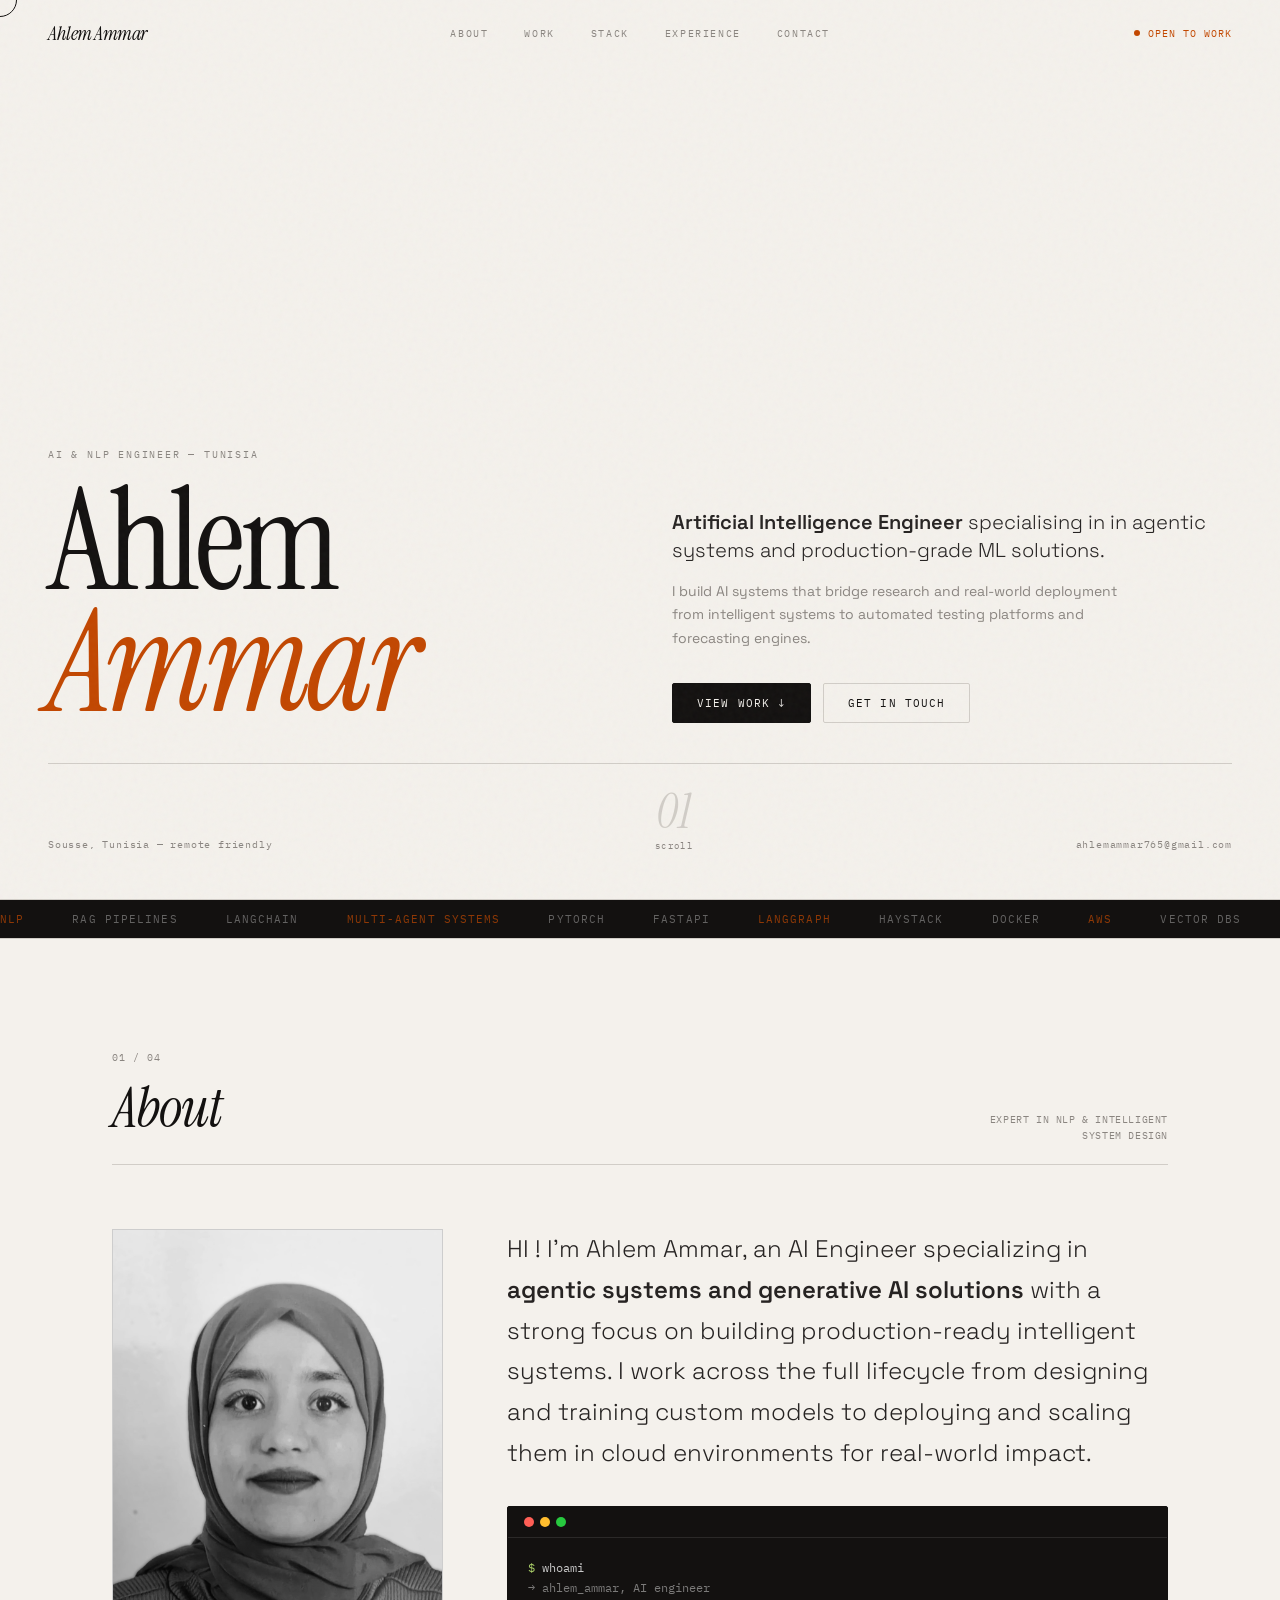
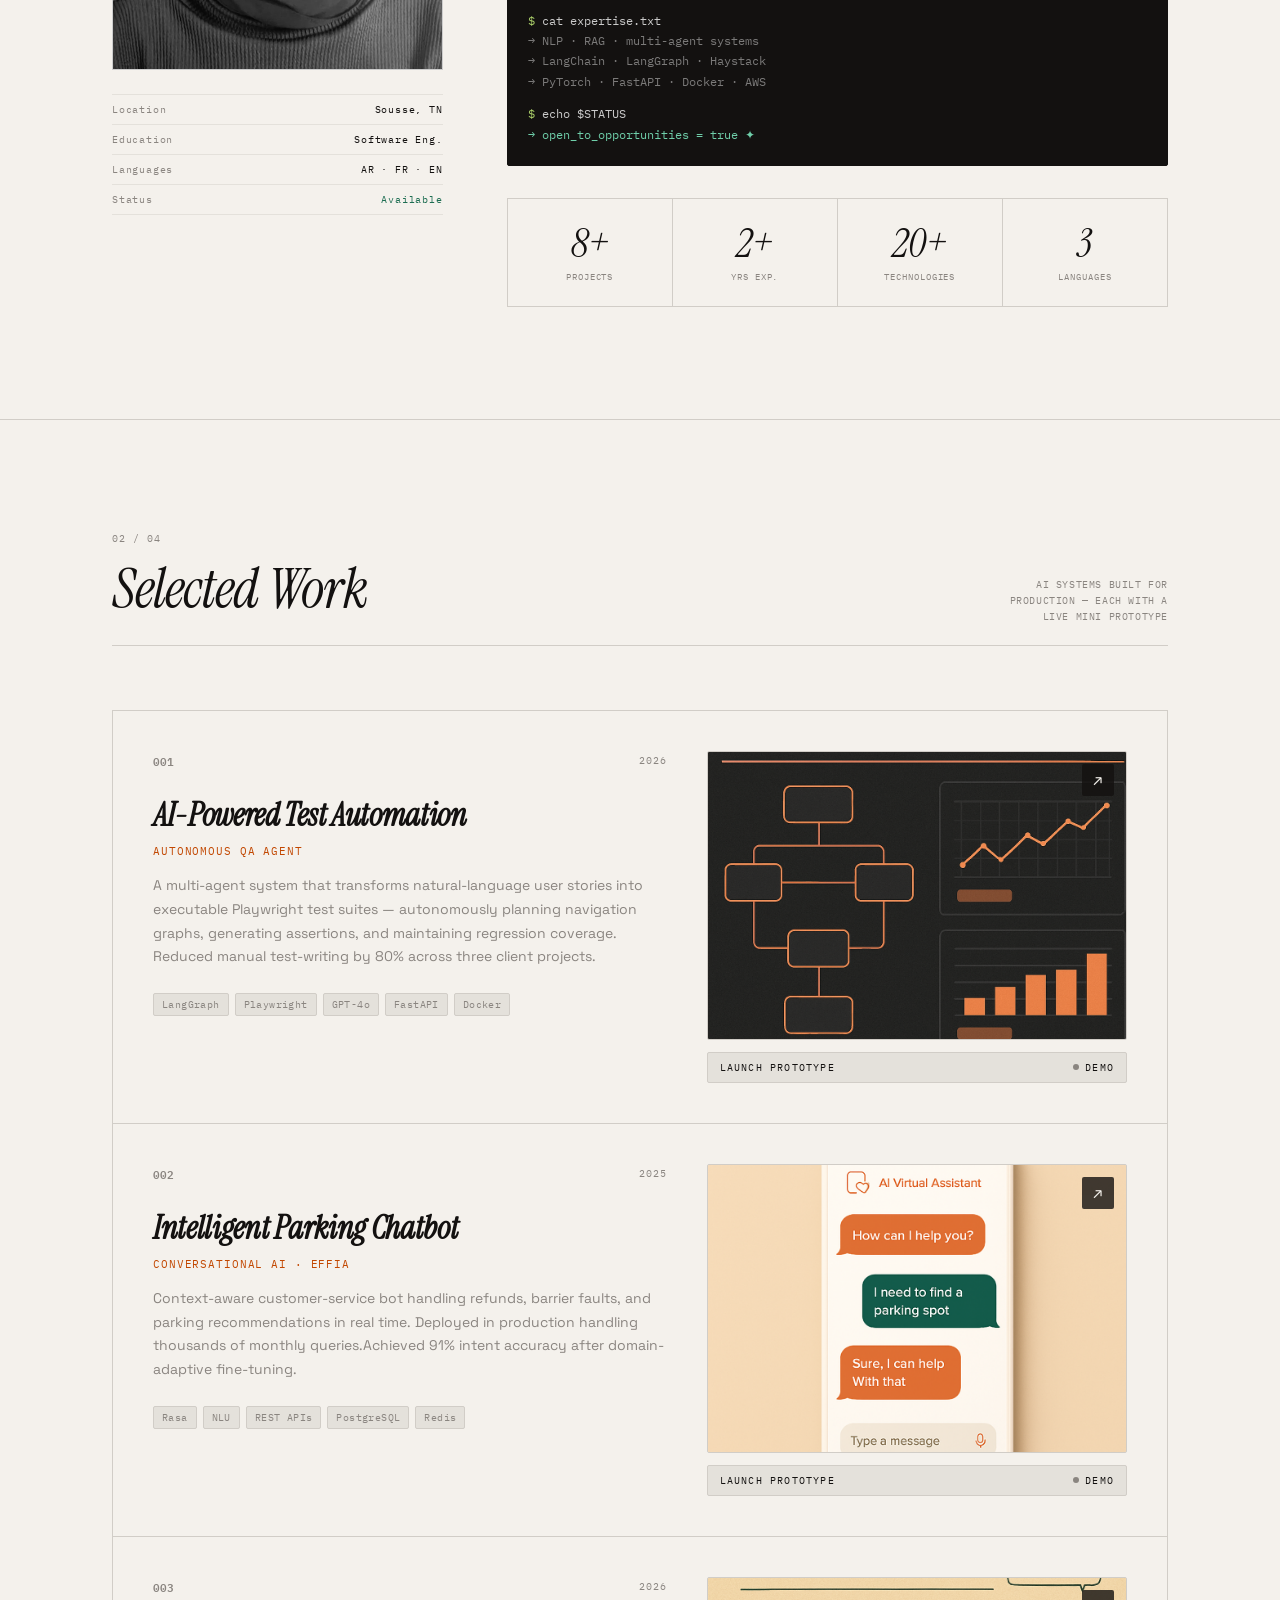
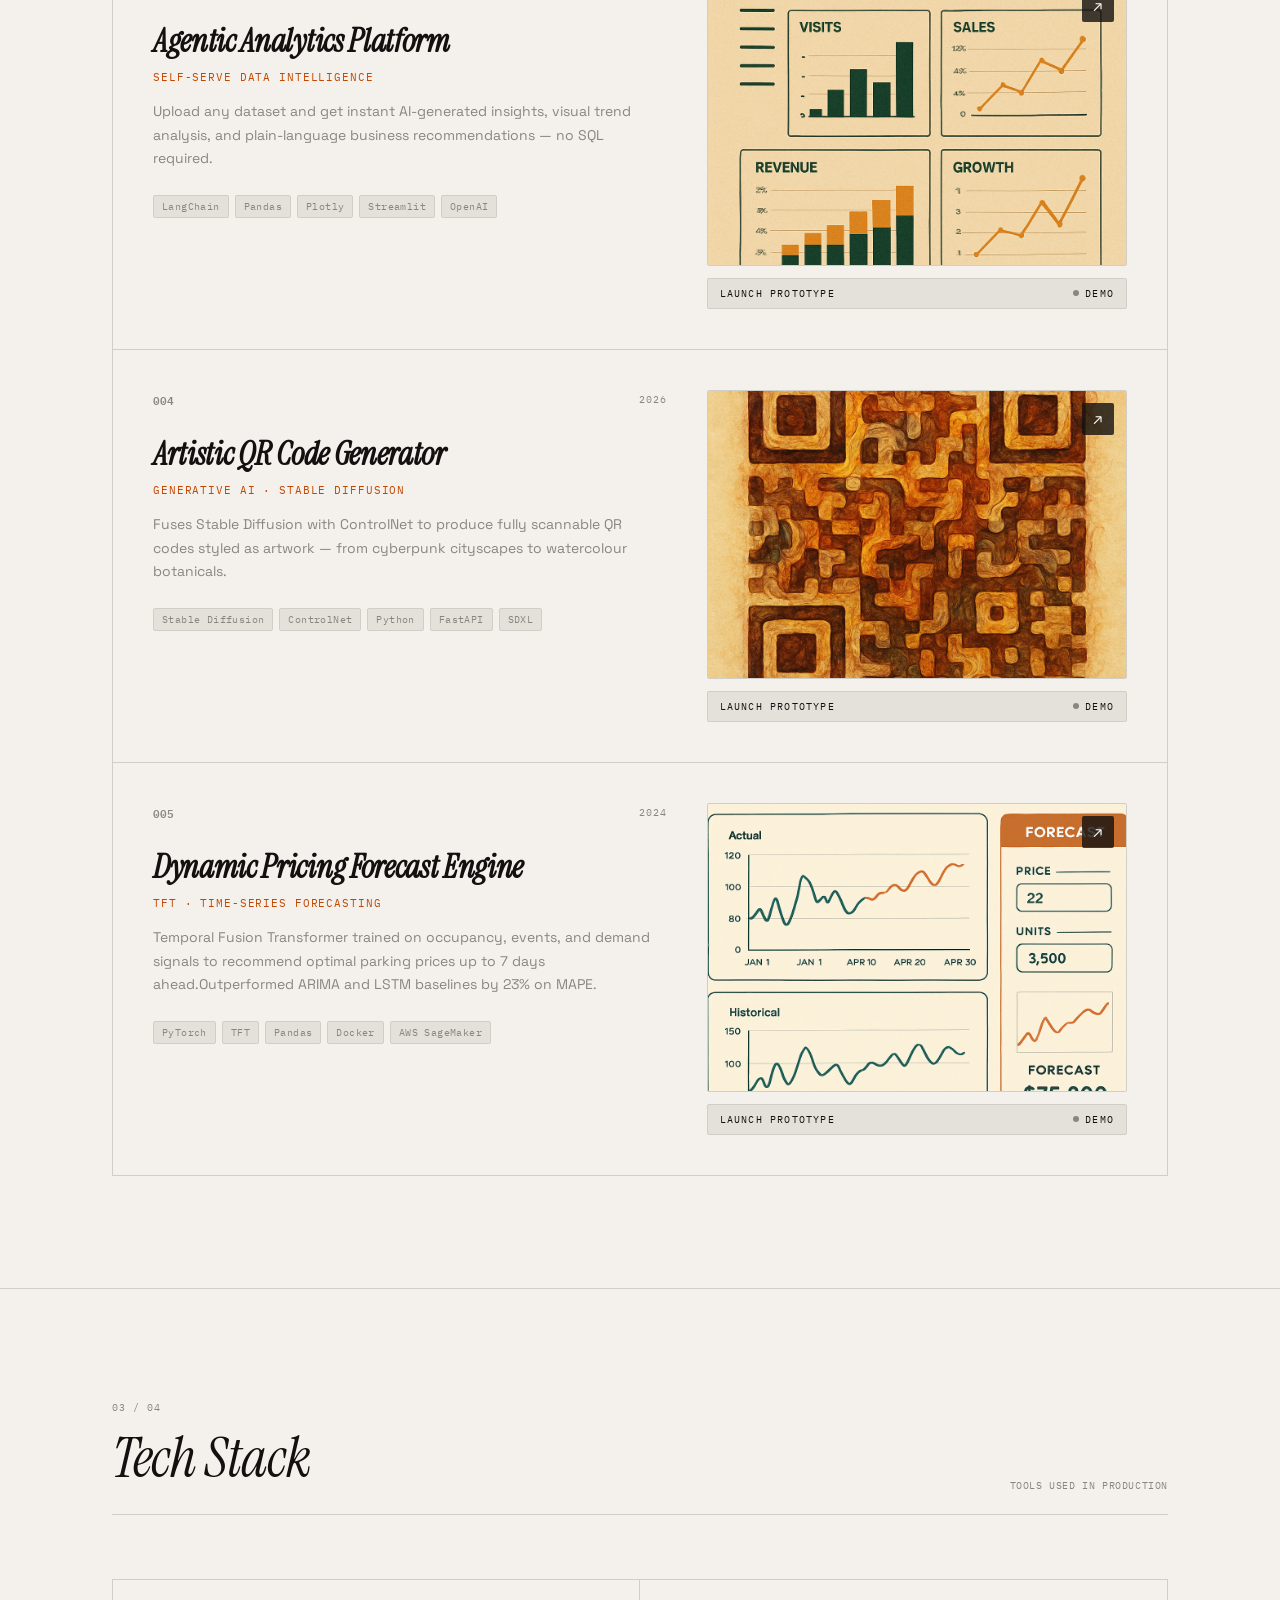
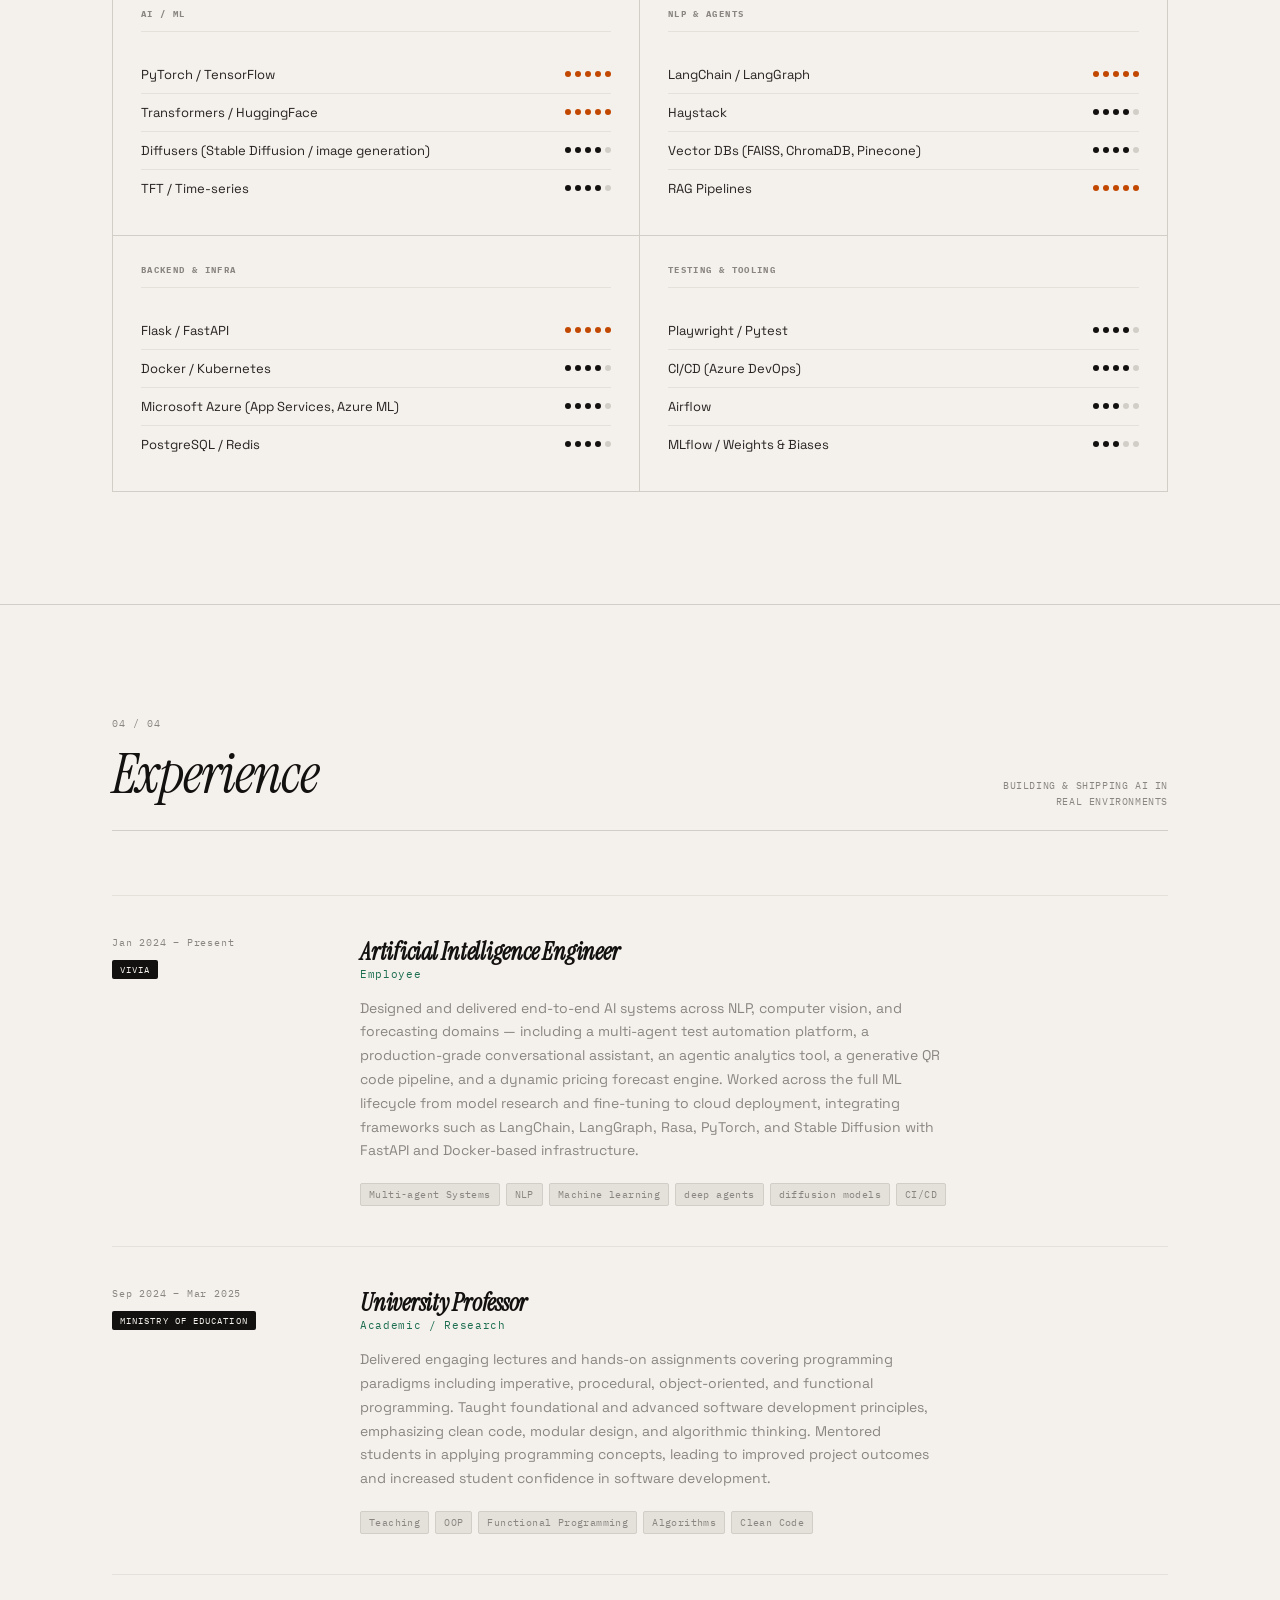
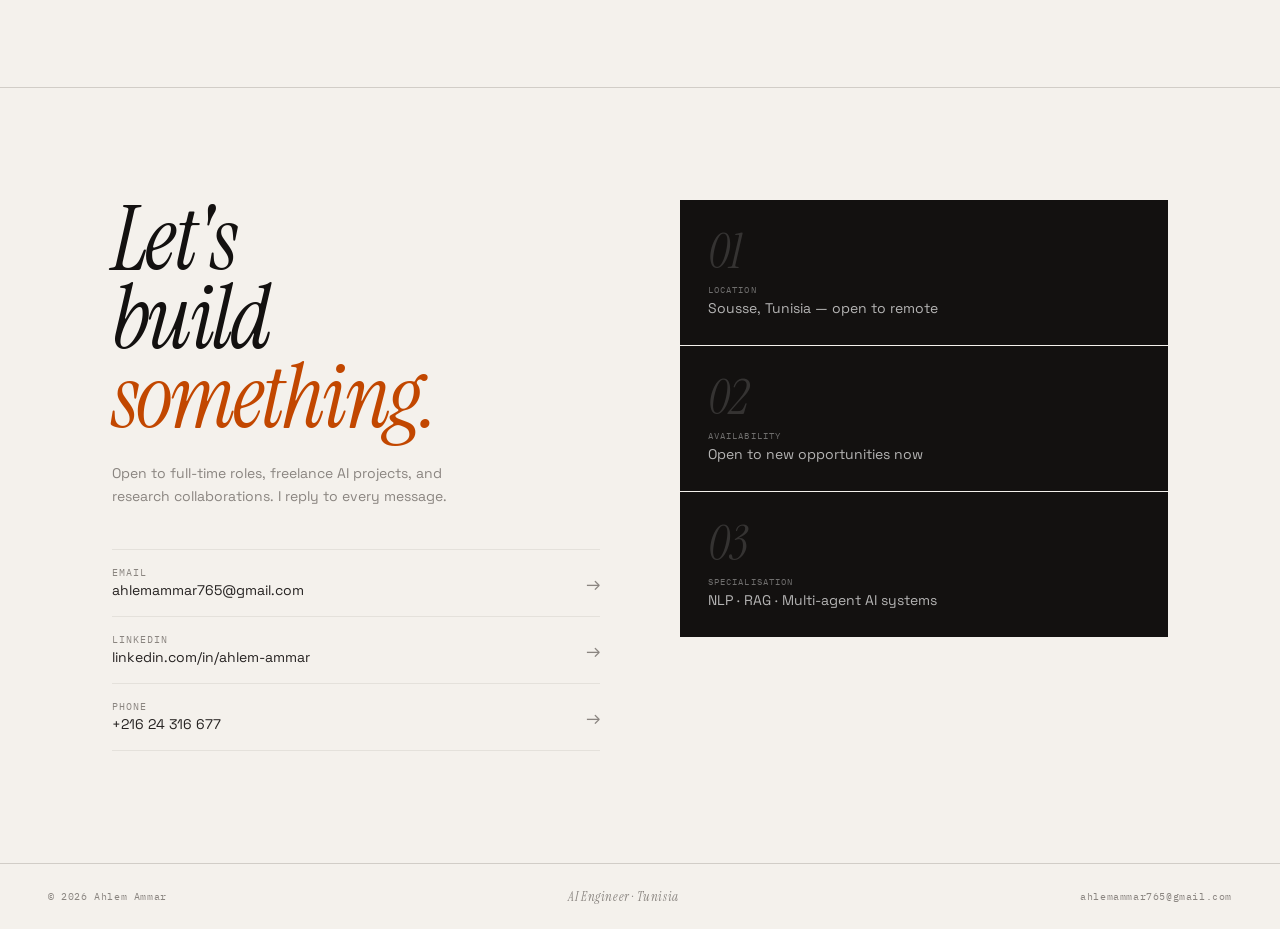
==== commit 22de185f: "update linkedin" ====
--- a/index.html
+++ b/index.html
@@ -593,7 +593,7 @@
             <span><span class="contact-link-lbl">Email</span><span class="contact-link-val">ahlemammar765@gmail.com</span></span>
             <span class="contact-link-arrow">→</span>
           </a>
-          <a href="https://linkedin.com/in/ahlem-ammar" target="_blank" rel="noreferrer" class="contact-link">
+          <a href="https://www.linkedin.com/in/ahlem-ammar-04084b216" target="_blank" rel="noreferrer" class="contact-link">
             <span><span class="contact-link-lbl">LinkedIn</span><span class="contact-link-val">linkedin.com/in/ahlem-ammar</span></span>
             <span class="contact-link-arrow">→</span>
           </a>
